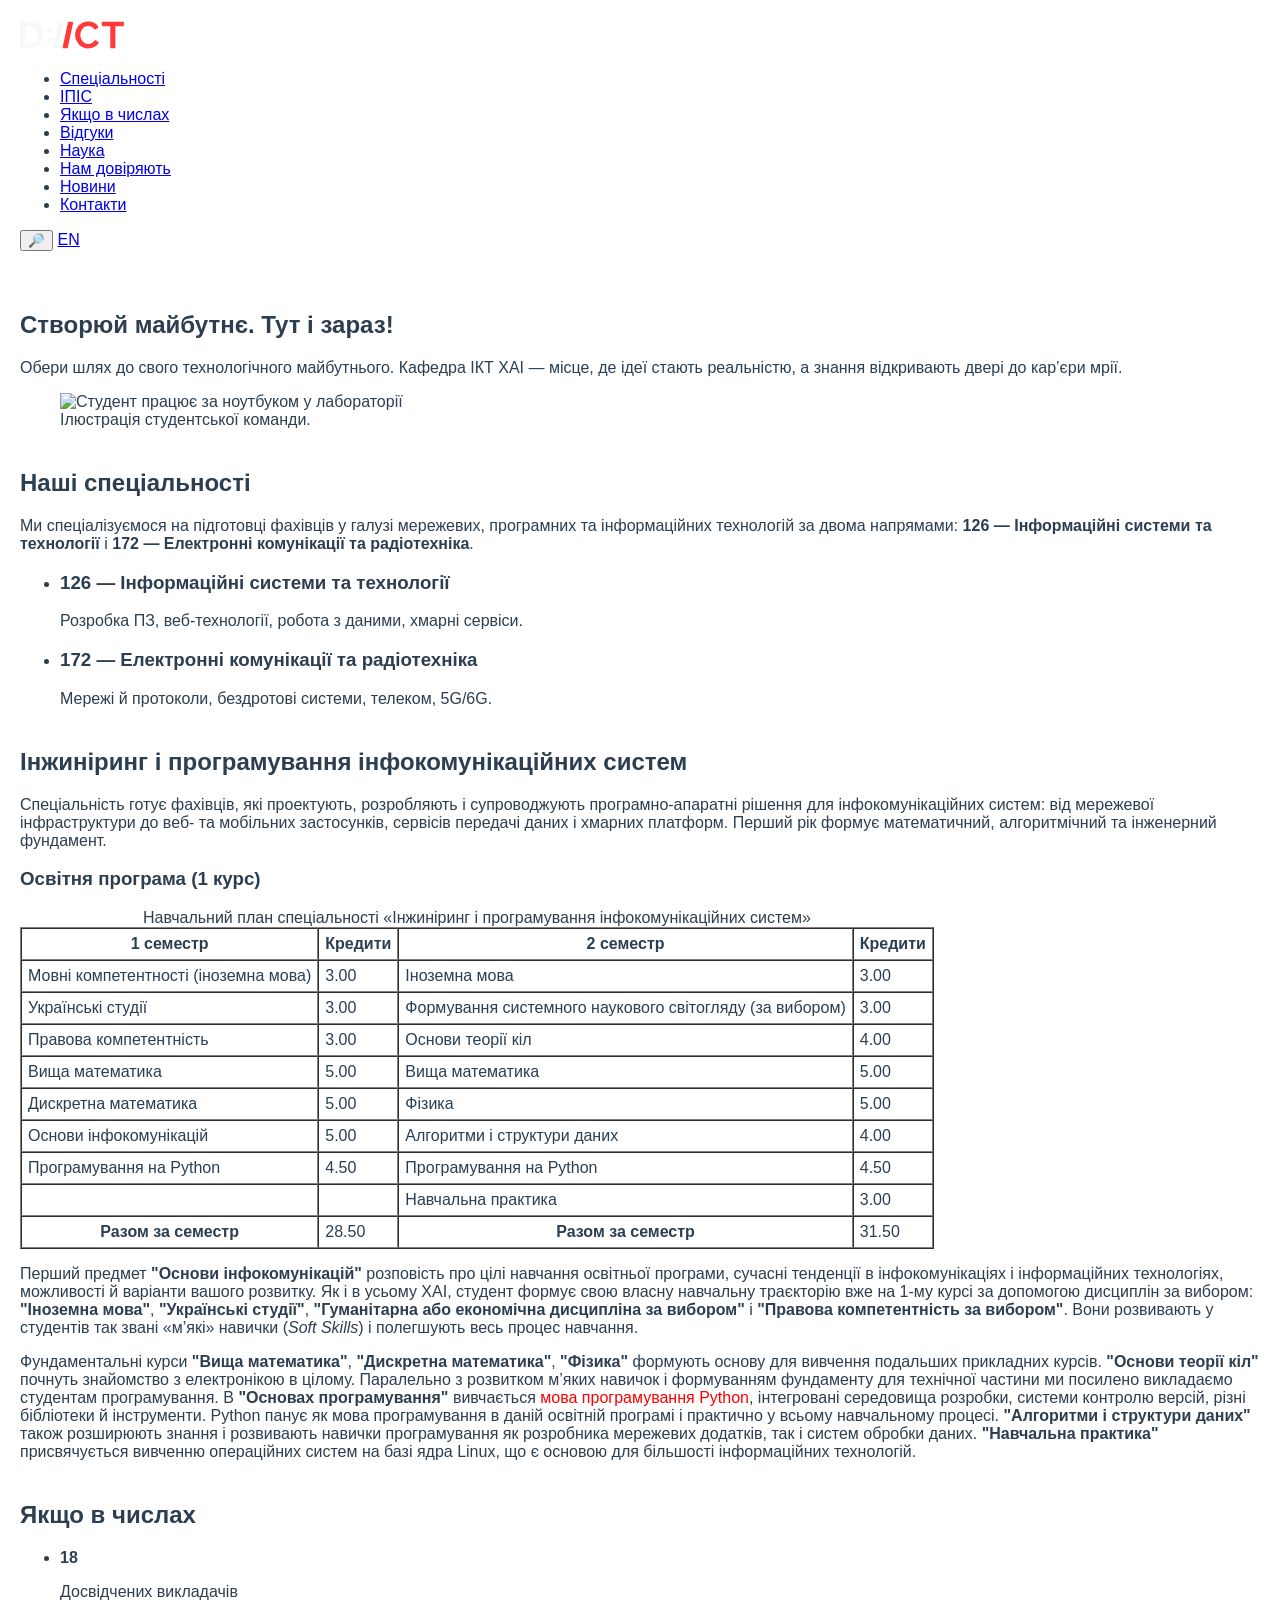
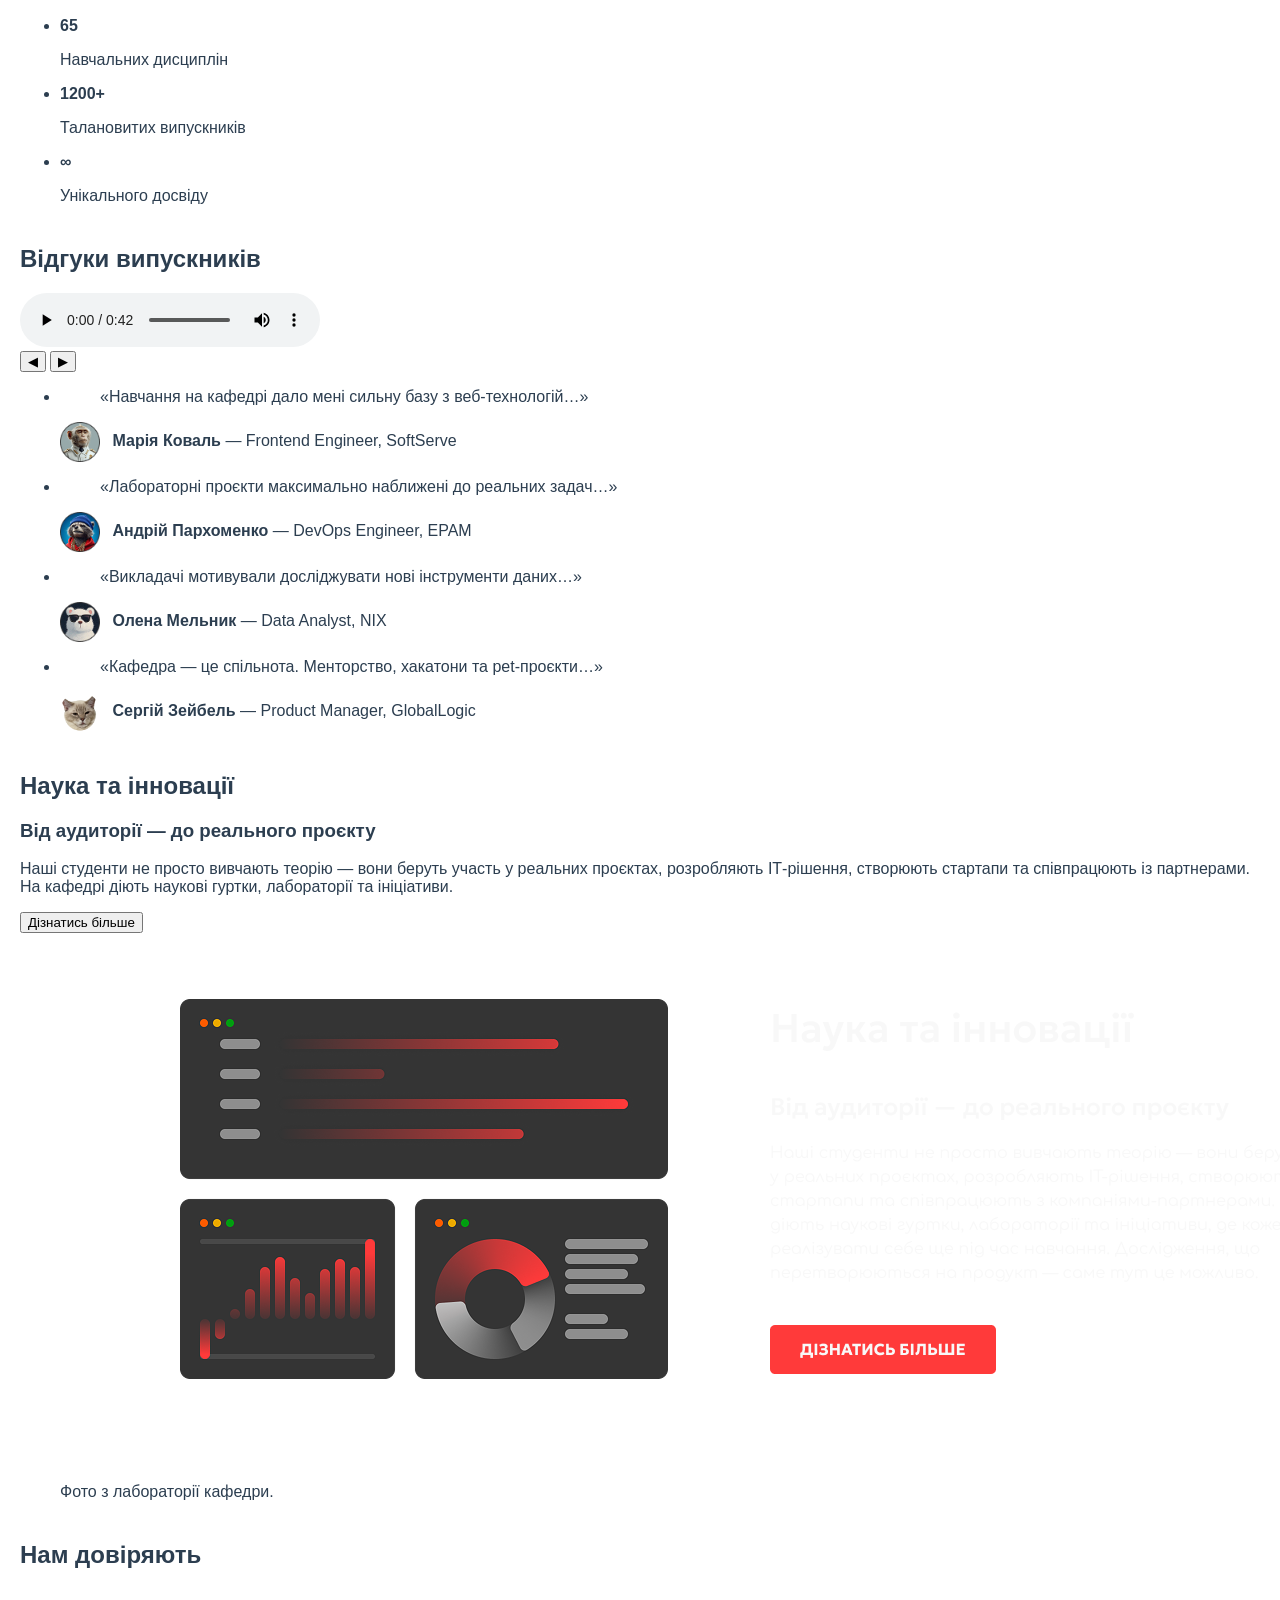
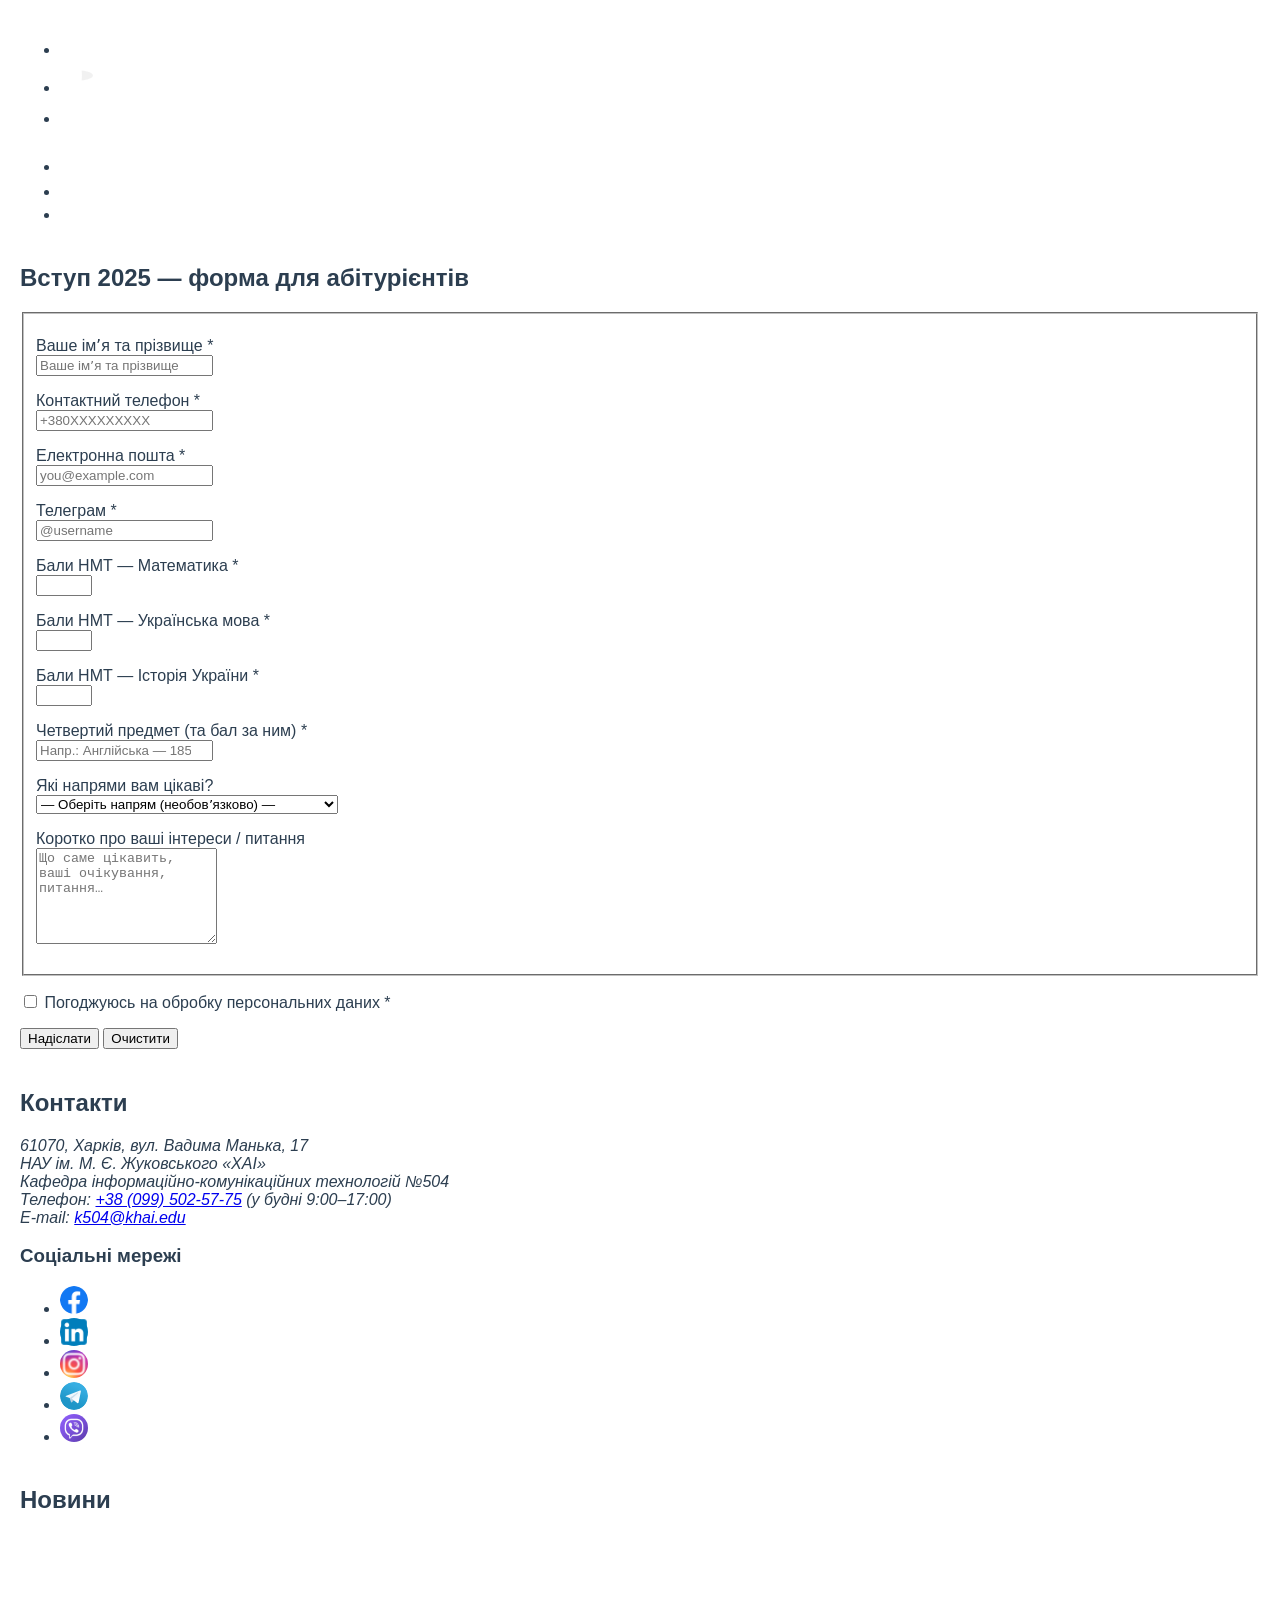
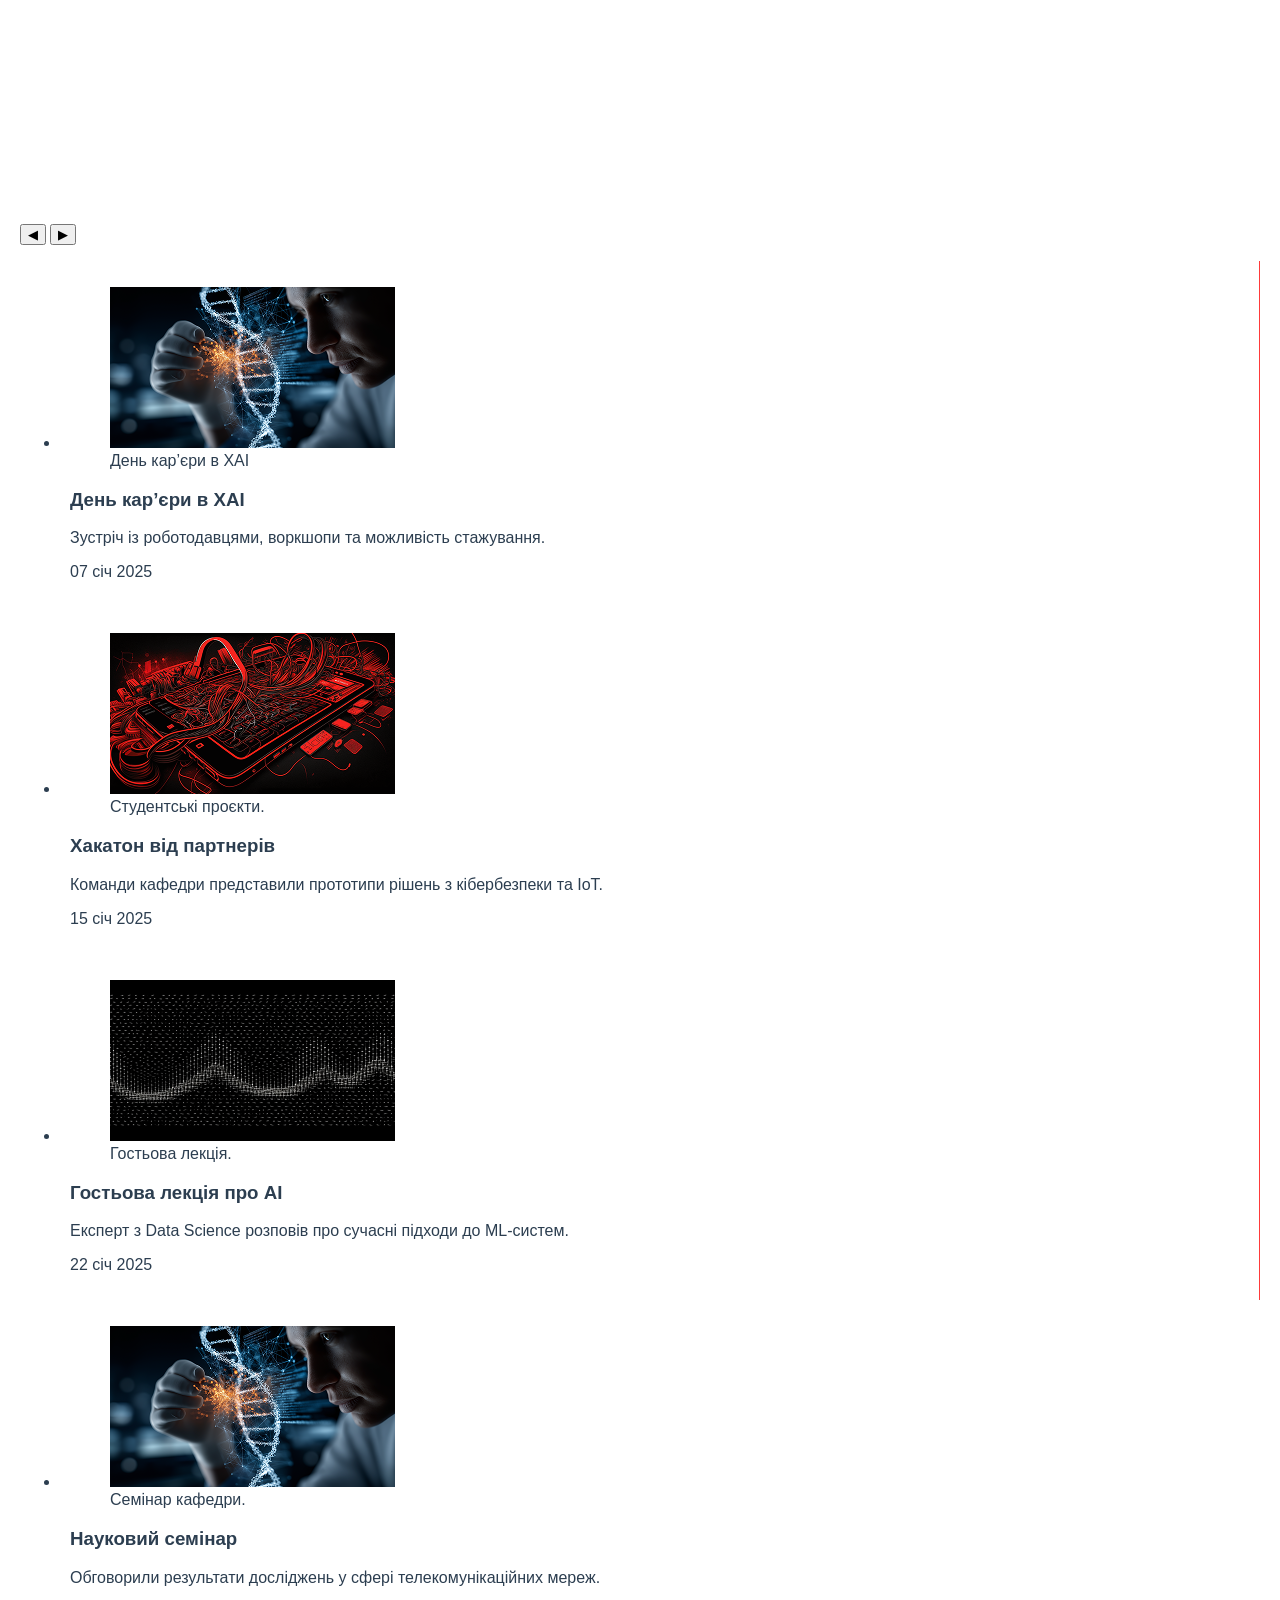
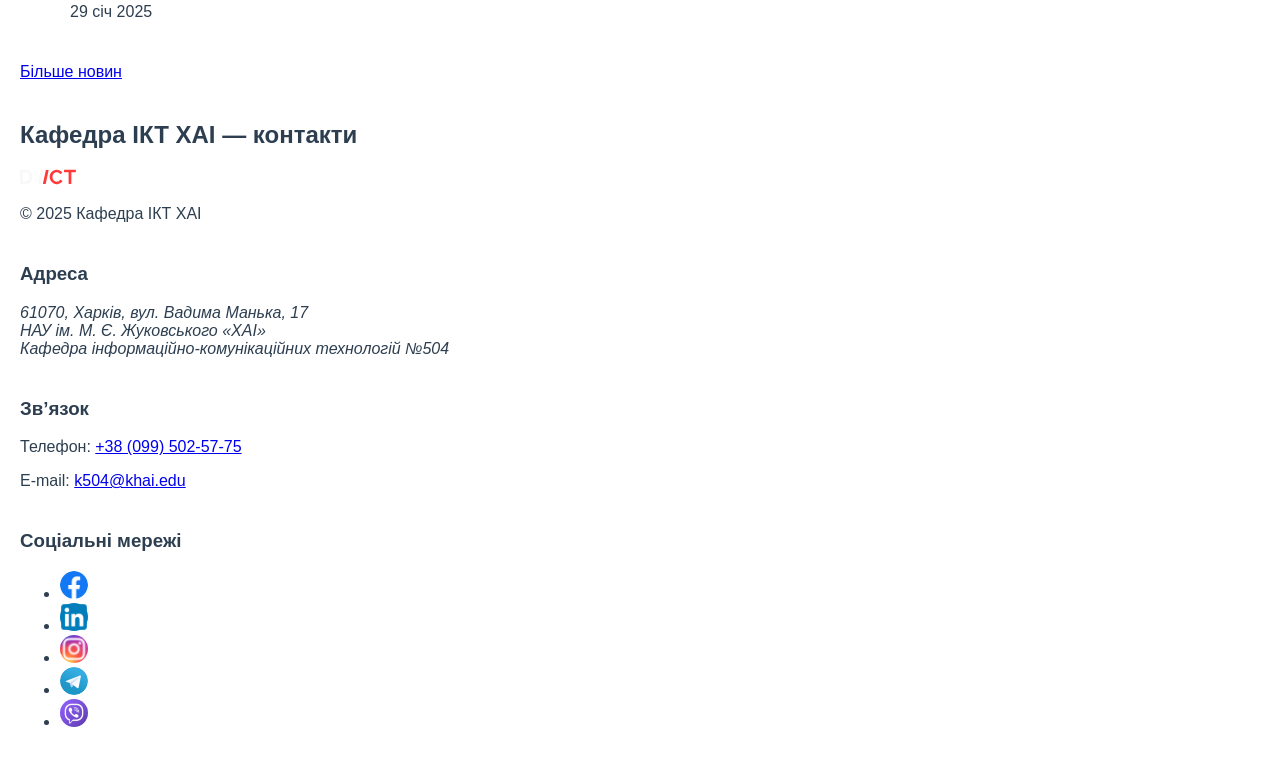
==== index.html @ 851eb430 "PR6: SASS structure, variables, nesting, mixins; compile to css/main.css" ====
<!doctype html>
<html lang="uk">
<head>
    <meta charset="utf-8" />
    <meta name="viewport" content="width=device-width, initial-scale=1" />
    <meta http-equiv="X-UA-Compatible" content="IE=edge" />
    <title>Кафедра ІКТ — Головна</title>

    <link rel="stylesheet" href="css/main.css">
    <script defer src="js/main.js"></script>
</head>
<body>

<!-- ШАПКА -->
<header>
    <!-- Логотип -->
    <a href="#" aria-label="Головна">
        <img src="images/logo.svg" alt="Логотип кафедри ІКТ" />
    </a>

    <!-- Головне меню -->
    <nav aria-label="Головне меню">
        <ul>
            <li><a href="#specialties">Спеціальності</a></li>
            <li><a href="#ipis">ІПІС</a></li>
            <li><a href="#numbers">Якщо в числах</a></li>
            <li><a href="#alumni">Відгуки</a></li>
            <li><a href="#science">Наука</a></li>
            <li><a href="#partners">Нам довіряють</a></li>
            <li><a href="#news">Новини</a></li>
            <li><a href="#contacts">Контакти</a></li>
        </ul>
    </nav>

    <!-- Пошук + перемикач мови -->
    <div>
        <button type="button" aria-label="Пошук">🔎</button>
        <a href="#" lang="en" hreflang="en" aria-label="Switch language to English">EN</a>
    </div>
</header>

<!-- ОСНОВНИЙ КОНТЕНТ -->
<main id="main">
    <!-- Банер сайту -->
    <section aria-labelledby="hero-title">
        <h1 id="hero-title">Створюй майбутнє. Тут і зараз!</h1>
        <p>
            Обери шлях до свого технологічного майбутнього. Кафедра ІКТ ХАІ — місце, де ідеї
            стають реальністю, а знання відкривають двері до кар’єри мрії.
        </p>
        <figure>
            <img src="media/boy 2.png"
                 alt="Студент працює за ноутбуком у лабораторії"
                 title="Студент у лабораторії"
                 width="600" />
            <figcaption>Ілюстрація студентської команди.</figcaption>
        </figure>
    </section>

    <!-- Наші спеціальності -->
    <section id="specialties" aria-labelledby="spec-title">
        <h2 id="spec-title">Наші спеціальності</h2>
        <p>
            Ми спеціалізуємося на підготовці фахівців у галузі мережевих, програмних
            та інформаційних технологій за двома напрямами:
            <strong>126 — Інформаційні системи та технології</strong> і
            <strong>172 — Електронні комунікації та радіотехніка</strong>.
        </p>
        <ul>
            <li>
                <article>
                    <h3><strong>126</strong> — Інформаційні системи та технології</h3>
                    <p>Розробка ПЗ, веб-технології, робота з даними, хмарні сервіси.</p>
                </article>
            </li>
            <li>
                <article>
                    <h3><strong>172</strong> — Електронні комунікації та радіотехніка</h3>
                    <p>Мережі й протоколи, бездротові системи, телеком, 5G/6G.</p>
                </article>
            </li>
        </ul>
    </section>

    <!-- Секція ІПІС -->
    <section id="ipis" aria-labelledby="ipis-title">
        <h2 id="ipis-title">Інжиніринг і програмування інфокомунікаційних систем</h2>
        <p>
            Спеціальність готує фахівців, які проектують, розробляють і супроводжують програмно-апаратні рішення
            для інфокомунікаційних систем: від мережевої інфраструктури до веб- та мобільних застосунків,
            сервісів передачі даних і хмарних платформ. Перший рік формує математичний, алгоритмічний
            та інженерний фундамент.
        </p>

        <h3>Освітня програма (1 курс)</h3>

        <table border="1" cellpadding="6" cellspacing="0">
            <caption>Навчальний план спеціальності «Інжиніринг і програмування інфокомунікаційних систем»</caption>
            <thead>
            <tr>
                <th scope="col">1 семестр</th>
                <th scope="col">Кредити</th>
                <th scope="col">2 семестр</th>
                <th scope="col">Кредити</th>
            </tr>
            </thead>
            <tbody>
            <tr><td>Мовні компетентності (іноземна мова)</td><td>3.00</td><td>Іноземна мова</td><td>3.00</td></tr>
            <tr><td>Українські студії</td><td>3.00</td><td>Формування системного наукового світогляду (за вибором)</td><td>3.00</td></tr>
            <tr><td>Правова компетентність</td><td>3.00</td><td>Основи теорії кіл</td><td>4.00</td></tr>
            <tr><td>Вища математика</td><td>5.00</td><td>Вища математика</td><td>5.00</td></tr>
            <tr><td>Дискретна математика</td><td>5.00</td><td>Фізика</td><td>5.00</td></tr>
            <tr><td>Основи інфокомунікацій</td><td>5.00</td><td>Алгоритми і структури даних</td><td>4.00</td></tr>
            <tr><td>Програмування на Python </td><td>4.50</td><td>Програмування на Python </td><td>4.50</td></tr>
            <tr><td></td><td></td><td>Навчальна практика</td><td>3.00</td></tr>
            </tbody>
            <tfoot>
            <tr>
                <th scope="row">Разом за семестр</th><td>28.50</td>
                <th scope="row">Разом за семестр</th><td>31.50</td>
            </tr>
            </tfoot>
        </table>

        <p>
            Перший предмет <strong>"Основи інфокомунікацій"</strong> розповість про цілі навчання освітньої програми,
            сучасні тенденції в інфокомунікаціях і інформаційних технологіях, можливості й варіанти вашого розвитку.
            Як і в усьому ХАІ, студент формує свою власну навчальну траєкторію вже на 1-му курсі за допомогою
            дисциплін за вибором: <strong>"Іноземна мова"</strong>, <strong>"Українські студії"</strong>,
            <strong>"Гуманітарна або економічна дисципліна за вибором"</strong> і
            <strong>"Правова компетентність за вибором"</strong>. Вони розвивають у студентів так звані
            «м’які» навички (<em>Soft Skills</em>) і полегшують весь процес навчання.
        </p>

        <p>
            Фундаментальні курси <strong>"Вища математика"</strong>, <strong>"Дискретна математика"</strong>,
            <strong>"Фізика"</strong> формують основу для вивчення подальших прикладних курсів.
            <strong>"Основи теорії кіл"</strong> почнуть знайомство з електронікою в цілому. Паралельно з розвитком
            м’яких навичок і формуванням фундаменту для технічної частини ми посилено викладаємо студентам програмування.
            В <strong>"Основах програмування"</strong> вивчається <span style="color:red;">мова програмування Python</span>,
            інтегровані середовища розробки, системи контролю версій, різні бібліотеки й інструменти.
            Python панує як мова програмування в даній освітній програмі і практично у всьому навчальному процесі.
            <strong>"Алгоритми і структури даних"</strong> також розширюють знання і розвивають навички
            програмування як розробника мережевих додатків, так і систем обробки даних.
            <strong>"Навчальна практика"</strong> присвячується вивченню операційних систем на базі ядра Linux,
            що є основою для більшості інформаційних технологій.
        </p>
    </section>


    <!-- Якщо в числах -->
    <section id="in-numbers">
        <h2 id="numbers-title">Якщо в числах</h2>
        <ul>
            <li><p><strong>18</strong></p><p>Досвідчених викладачів</p></li>
            <li><p><strong>65</strong></p><p>Навчальних дисциплін</p></li>
            <li><p><strong>1200+</strong></p><p>Талановитих випускників</p></li>
            <li><p><strong>∞</strong></p><p>Унікального досвіду</p></li>
        </ul>
    </section>

    <!-- Відгуки випускників -->
    <section id="feedbacks">
        <h2 id="alumni-title">Відгуки випускників</h2>

        <audio controls preload="metadata">
            <source src="media/file_example_MP3_700KB.mp3" type="audio/mpeg" />
            Ваш браузер не підтримує аудіо.
        </audio>

        <div aria-label="Керування відгуками">
            <button type="button" aria-controls="alumni-list" aria-label="Попередній відгук">◀</button>
            <button type="button" aria-controls="alumni-list" aria-label="Наступний відгук">▶</button>
        </div>

        <ul id="alumni-list">
            <li>
                <article aria-label="1 з 4">
                    <blockquote>
                        <p>«Навчання на кафедрі дало мені сильну базу з веб-технологій…»</p>
                    </blockquote>
                    <p>
                        <img src="media/feedback-1.png" alt="Аватар випускника"
                             width="40" height="40"
                             style="vertical-align:middle; margin-right:8px;">
                        <strong>Марія Коваль</strong> — Frontend Engineer, SoftServe
                    </p>
                </article>
            </li>
            <li>
                <article aria-label="2 з 4">
                    <blockquote>
                        <p>«Лабораторні проєкти максимально наближені до реальних задач…»</p>
                    </blockquote>
                    <p>
                        <img src="media/feedback-2.png" alt="Аватар випускника"
                             width="40" height="40"
                             style="vertical-align:middle; margin-right:8px;">
                        <strong>Андрій Пархоменко</strong> — DevOps Engineer, EPAM
                    </p>
                </article>
            </li>
            <li>
                <article aria-label="3 з 4">
                    <blockquote>
                        <p>«Викладачі мотивували досліджувати нові інструменти даних…»</p>
                    </blockquote>
                    <p>
                        <img src="media/feedback-3.png" alt="Аватар випускника"
                             width="40" height="40"
                             style="vertical-align:middle; margin-right:8px;">
                        <strong>Олена Мельник</strong> — Data Analyst, NIX
                    </p>
                </article>
            </li>
            <li>
                <article aria-label="4 з 4">
                    <blockquote>
                        <p>«Кафедра — це спільнота. Менторство, хакатони та pet-проєкти…»</p>
                    </blockquote>
                    <p>
                        <img src="media/feedback-4.png" alt="Аватар випускника"
                             width="40" height="40"
                             style="border-radius:50%; vertical-align:middle; margin-right:8px;">
                        <strong>Сергій Зейбель</strong> — Product Manager, GlobalLogic
                    </p>

                </article>
            </li>

        </ul>
    </section>

    <!-- Наука та інновації -->
    <section id="science" aria-labelledby="science-title">
        <h2 id="science-title">Наука та інновації</h2>
        <h3>Від аудиторії — до реального проєкту</h3>
        <p>
            Наші студенти не просто вивчають теорію — вони беруть участь у реальних
            проєктах, розробляють ІТ-рішення, створюють стартапи та співпрацюють із партнерами.
            На кафедрі діють наукові гуртки, лабораторії та ініціативи.
        </p>
        <p><button type="button">Дізнатись більше</button></p>
        <figure>
            <img src="media/Science.png"
                 alt="Студенти працюють із дослідницьким обладнанням у лабораторії"
                 title="Лабораторія інновацій" />
            <figcaption>Фото з лабораторії кафедри.</figcaption>
        </figure>
    </section>

    <!-- Нам довіряють -->
    <section id="partners" aria-labelledby="partners-title">
        <h2 id="partners-title">Нам довіряють</h2>
        <ul aria-label="Партнерські компанії">
            <li><img src="media/nix.svg"        alt="NIX"              title="NIX"              width="120" /></li>
            <li><img src="media/sigma.svg"      alt="Sigma Software"   title="Sigma Software"   width="120" /></li>
            <li><img src="media/gl.svg"         alt="GlobalLogic"      title="GlobalLogic"      width="120" /></li>
            <li><img src="media/epam.svg"       alt="EPAM"             title="EPAM"             width="120" /></li>
            <li><img src="media/softserve.svg"  alt="SoftServe"        title="SoftServe"        width="120" /></li>
            <li><img src="media/dataart.svg"    alt="DataArt"          title="DataArt"          width="120" /></li>
        </ul>
    </section>

    <!-- Форма зворотного звʼязку для абітурієнтів -->
    <section id="apply" aria-labelledby="apply-title">
        <h2 id="apply-title">Вступ 2025 — форма для абітурієнтів</h2>

        <form action="#" method="post" autocomplete="on">
            <fieldset>

                <p>
                    <label for="fio">Ваше імʼя та прізвище *</label><br>
                    <input id="fio" name="fio" type="text" required minlength="2" maxlength="80" autocomplete="name" placeholder="Ваше імʼя та прізвище">
                </p>

                <p>
                    <label for="phone">Контактний телефон *</label><br>
                    <input id="phone" name="phone" type="tel" required inputmode="tel" autocomplete="tel"
                           placeholder="+380XXXXXXXXX" pattern="^\+?[\d\s()\-]{10,20}$">
                </p>

                <p>
                    <label for="email">Електронна пошта *</label><br>
                    <input id="email" name="email" type="email" required autocomplete="email" placeholder="you@example.com">
                </p>

                <p>
                    <label for="tg">Телеграм *</label><br>
                    <input id="tg" name="telegram" type="text" required placeholder="@username" pattern="^@?[A-Za-z0-9_]{5,32}$">
                </p>


                <p>
                    <label for="nmt-math">Бали НМТ — Математика *</label><br>
                    <input id="nmt-math" name="nmt_math" type="number" required min="100" max="200" step="1" inputmode="numeric">
                </p>

                <p>
                    <label for="nmt-ukr">Бали НМТ — Українська мова *</label><br>
                    <input id="nmt-ukr" name="nmt_ukr" type="number" required min="100" max="200" step="1" inputmode="numeric">
                </p>

                <p>
                    <label for="nmt-history">Бали НМТ — Історія України *</label><br>
                    <input id="nmt-history" name="nmt_history" type="number" required min="100" max="200" step="1" inputmode="numeric">
                </p>

                <p>
                    <label for="nmt-4th">Четвертий предмет (та бал за ним) *</label><br>
                    <input id="nmt-4th" name="nmt_4th" type="text" required placeholder="Напр.: Англійська — 185" list="fourth-list">
                    <datalist id="fourth-list">
                        <option value="Англійська — 185"></option>
                        <option value="Фізика — 178"></option>
                        <option value="Історія України — 190"></option>
                        <option value="Біологія — 170"></option>
                    </datalist>
                </p>

                <p>
                    <label for="track">Які напрями вам цікаві?</label><br>
                    <select id="track" name="track">
                        <option value="">— Оберіть напрям (необовʼязково) —</option>
                        <option value="126">126 — Інформаційні системи та технології</option>
                        <option value="172">172 — Електронні комунікації та радіотехніка</option>
                        <option value="ipis">ІПІС — Інжиніринг і програмування ІКС</option>
                    </select>
                </p>

                <p>
                    <label for="comment">Коротко про ваші інтереси / питання</label><br>
                    <textarea id="comment" name="comment" rows="6" placeholder="Що саме цікавить, ваші очікування, питання…"></textarea>
                </p>
            </fieldset>

            <p>
                <label>
                    <input type="checkbox" name="consent" required>
                    Погоджуюсь на обробку персональних даних *
                </label>
            </p>

            <p>
                <button type="submit">Надіслати</button>
                <button type="reset">Очистити</button>
            </p>
        </form>
    </section>

    <!-- Контакти -->
    <section id="contacts" aria-labelledby="contacts-title">
        <h2 id="contacts-title">Контакти</h2>
        <address>
            61070, Харків, вул. Вадима Манька, 17<br />
            НАУ ім. М. Є. Жуковського «ХАІ»<br />
            Кафедра інформаційно-комунікаційних технологій №504<br />
            Телефон: <a href="tel:+380995025775">+38 (099) 502-57-75</a> (у будні 9:00–17:00)<br />
            E-mail: <a href="mailto:k504@khai.edu">k504@khai.edu</a>
        </address>

        <h3>Соціальні мережі</h3>
        <ul aria-label="Соціальні мережі кафедри">
            <li><a href="#" aria-label="Facebook"><img src="media/fb.svg" alt="Facebook" width="28" height="28" /></a></li>
            <li><a href="#" aria-label="LinkedIn"><img src="media/in.svg" alt="LinkedIn" width="28" height="28" /></a></li>
            <li><a href="#" aria-label="Instagram"><img src="media/instagram.svg" alt="Instagram" width="28" height="28" /></a></li>
            <li><a href="#" aria-label="Telegram"><img src="media/telegram.svg" alt="Telegram" width="28" height="28" /></a></li>
            <li><a href="#" aria-label="Viber"><img src="media/viber.svg" alt="Viber" width="28" height="28" /></a></li>
        </ul>
    </section>

    <!-- Новини -->
    <section id="news" aria-labelledby="news-title">
        <h2 id="news-title">Новини</h2>

        <figure aria-label="Відео-банер">
            <video width="480" height="270"
                   autoplay muted loop playsinline preload="metadata">
                <source src="media/file_example_MP4_480_1_5MG.mp4" type="video/mp4" />
                Ваш браузер не підтримує відтворення відео.
            </video>
        </figure>

        <div aria-label="Керування новинами">
            <button type="button" aria-controls="news-list" aria-label="Попередня новина">◀</button>
            <button type="button" aria-controls="news-list" aria-label="Наступна новина">▶</button>
        </div>

        <ul id="news-list" class="news-cards">

            <li class="news-card">
                <article class="content-wrapper">
                    <figure>
                        <img src="media/image 4.png" alt="День кар’єри в ХАІ — превʼю">
                        <figcaption>День кар’єри в ХАІ</figcaption>
                    </figure>
                    <h3>День кар’єри в ХАІ</h3>
                    <p>Зустріч із роботодавцями, воркшопи та можливість стажування.</p>
                    <p><time datetime="2025-01-07">07 січ 2025</time></p>
                </article>
            </li>

            <li class="news-card">
                <article class="content-wrapper">
                    <figure>
                        <img src="media/image (1).png" alt="Лабораторні роботи студентів" title="Лабораторні роботи" />
                        <figcaption>Студентські проєкти.</figcaption>
                    </figure>
                    <h3>Хакатон від партнерів</h3>
                    <p>Команди кафедри представили прототипи рішень з кібербезпеки та IoT.</p>
                    <p><time datetime="2025-01-15">15 січ 2025</time></p>
                </article>
            </li>

            <li class="news-card">
                <article class="content-wrapper">
                    <figure>
                        <img src="media/image (2).png" alt="Освітня лекція від індустрійного експерта" title="Гостьова лекція" />
                        <figcaption>Гостьова лекція.</figcaption>
                    </figure>
                    <h3>Гостьова лекція про AI</h3>
                    <p>Експерт з Data Science розповів про сучасні підходи до ML-систем.</p>
                    <p><time datetime="2025-01-22">22 січ 2025</time></p>
                </article>
            </li>

            <li class="news-card">
                <article class="content-wrapper">
                    <figure>
                        <img src="media/image 4.png" alt="Аудиторія під час семінару" title="Семінар" />
                        <figcaption>Семінар кафедри.</figcaption>
                    </figure>
                    <h3>Науковий семінар</h3>
                    <p>Обговорили результати досліджень у сфері телекомунікаційних мереж.</p>
                    <p><time datetime="2025-01-29">29 січ 2025</time></p>
                </article>
            </li>
        </ul>

        <p><a href="#" role="button" aria-label="Перейти до всіх новин">Більше новин</a></p>
    </section>
</main>

<!-- НИЖНІЙ КОЛОНТИТУЛ -->
<footer aria-labelledby="footer-title">
    <h2 id="footer-title">Кафедра ІКТ ХАІ — контакти</h2>

    <div>
        <a href="#" aria-label="Головна">
            <img src="images/logo.svg" alt="Логотип кафедри ІКТ" width="56" />
        </a>
        <p>&copy; 2025 Кафедра ІКТ ХАІ</p>
    </div>

    <section aria-labelledby="footer-address-title">
        <h3 id="footer-address-title">Адреса</h3>
        <address>
            61070, Харків, вул. Вадима Манька, 17<br />
            НАУ ім. М. Є. Жуковського «ХАІ»<br />
            Кафедра інформаційно-комунікаційних технологій №504
        </address>
    </section>

    <section aria-labelledby="footer-contact-title">
        <h3 id="footer-contact-title">Зв’язок</h3>
        <p>Телефон: <a href="tel:+380995025775">+38 (099) 502-57-75</a></p>
        <p>E-mail: <a href="mailto:k504@khai.edu">k504@khai.edu</a></p>
    </section>

    <section aria-labelledby="footer-social-title">
        <h3 id="footer-social-title">Соціальні мережі</h3>
        <ul aria-label="Соціальні мережі кафедри">
            <li><a href="#" aria-label="Facebook"><img src="media/fb.svg" alt="Facebook" width="28" height="28" /></a></li>
            <li><a href="#" aria-label="LinkedIn"><img src="media/in.svg" alt="LinkedIn" width="28" height="28" /></a></li>
            <li><a href="#" aria-label="Instagram"><img src="media/instagram.svg" alt="Instagram" width="28" height="28" /></a></li>
            <li><a href="#" aria-label="Telegram"><img src="media/telegram.svg" alt="Telegram" width="28" height="28" /></a></li>
            <li><a href="#" aria-label="Viber"><img src="media/viber.svg" alt="Viber" width="28" height="28" /></a></li>
        </ul>
    </section>
</footer>

</body>
</html>
---- css/main.css ----
body {
  font-family: "Open Sans", sans-serif;
  color: #2c3e50;
  max-width: 80em;
  margin: 0 auto;
  padding: 0 20px;
}

section {
  margin: 40px 0;
}

header {
    padding: 20px 0;
}

#feedbacks .cards-wrapper .card {
  padding: 20px;
  border-radius: 20px;
  border: 1px solid #8e8e8e;
}

#in-numbers .cards-wrapper .card {
  padding: 10px;
  border-right: 1px solid #FF3A3A;
}
#in-numbers .cards-wrapper .card:last-child {
  border-right: none;
}

#news .news-cards .news-card {
  border-right: 1px solid #FF3A3A;
}
#news .news-cards .news-card:last-child {
  border-right: none;
}
#news .news-cards .news-card .content-wrapper {
  padding: 10px;
}

#specialties .cards-wrapper .card {
  padding: 20px;
  border-radius: 20px;
  border: 1px solid #8e8e8e;
}
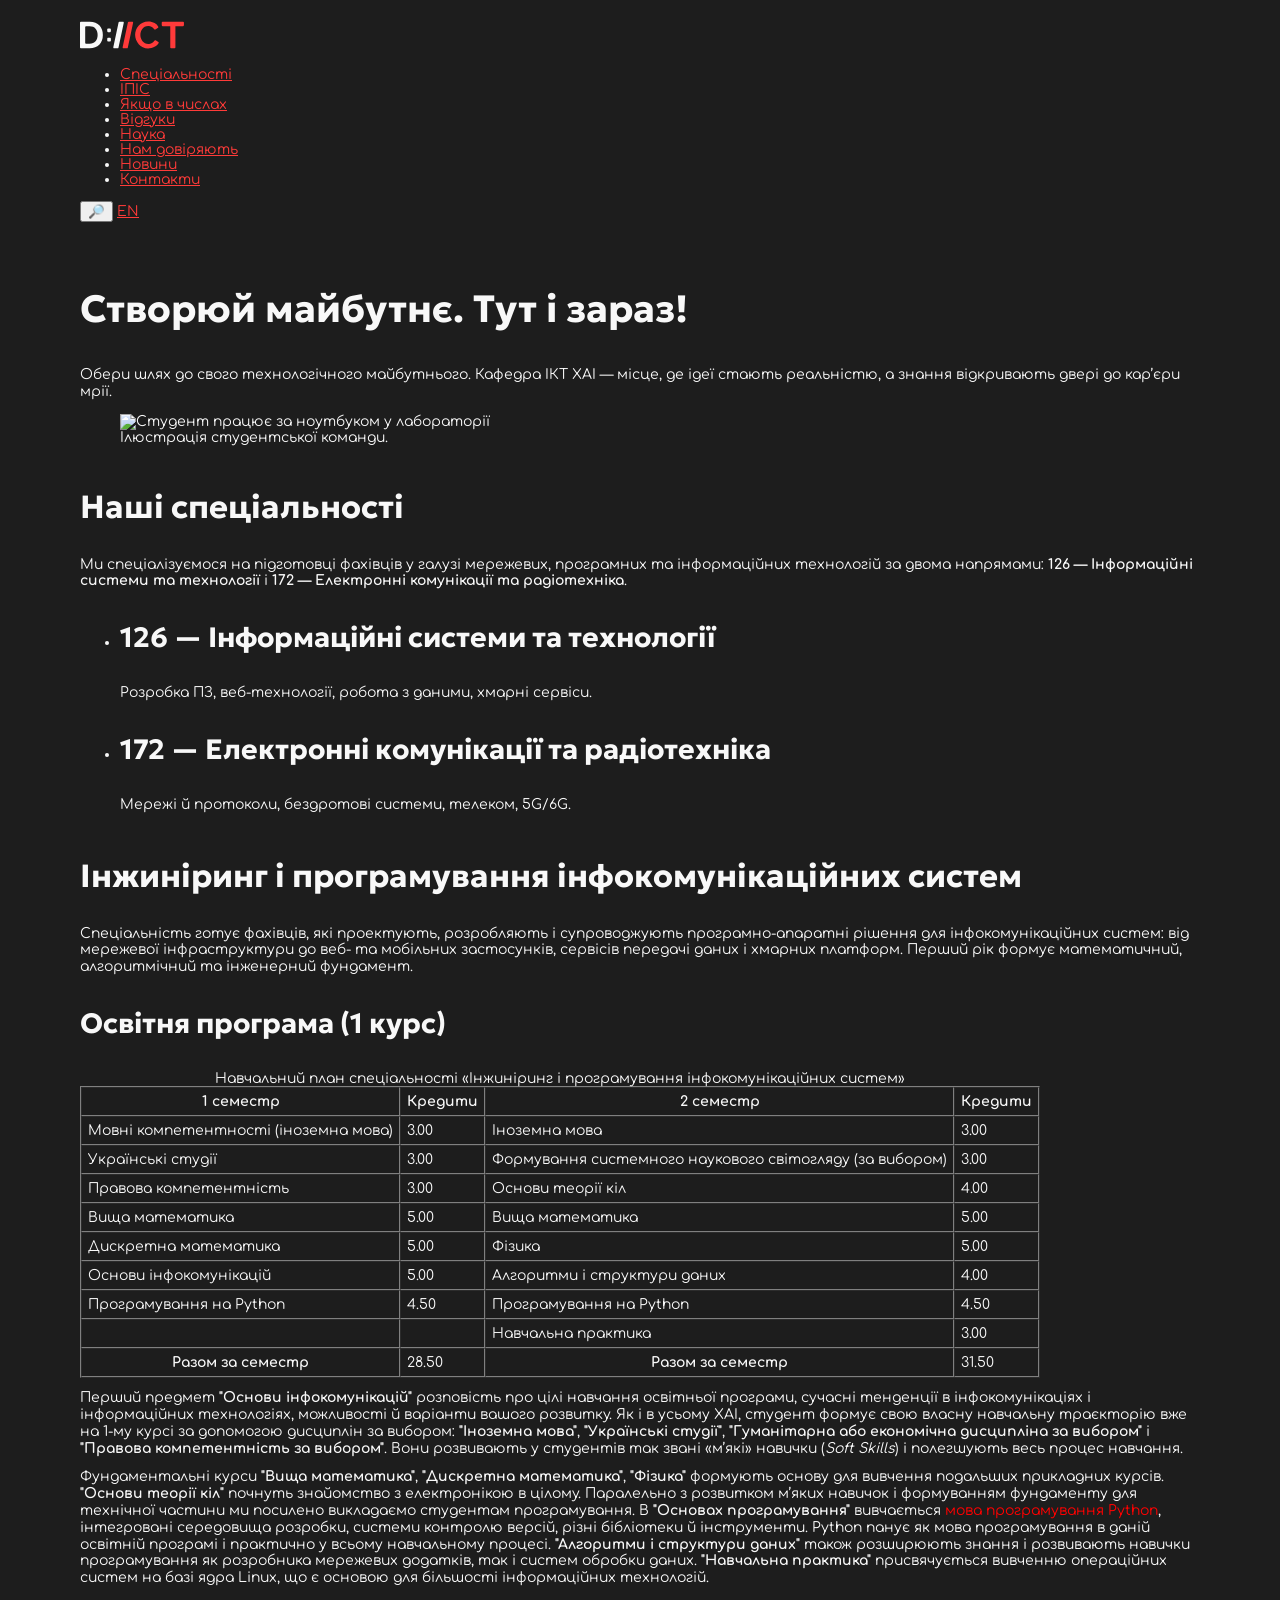
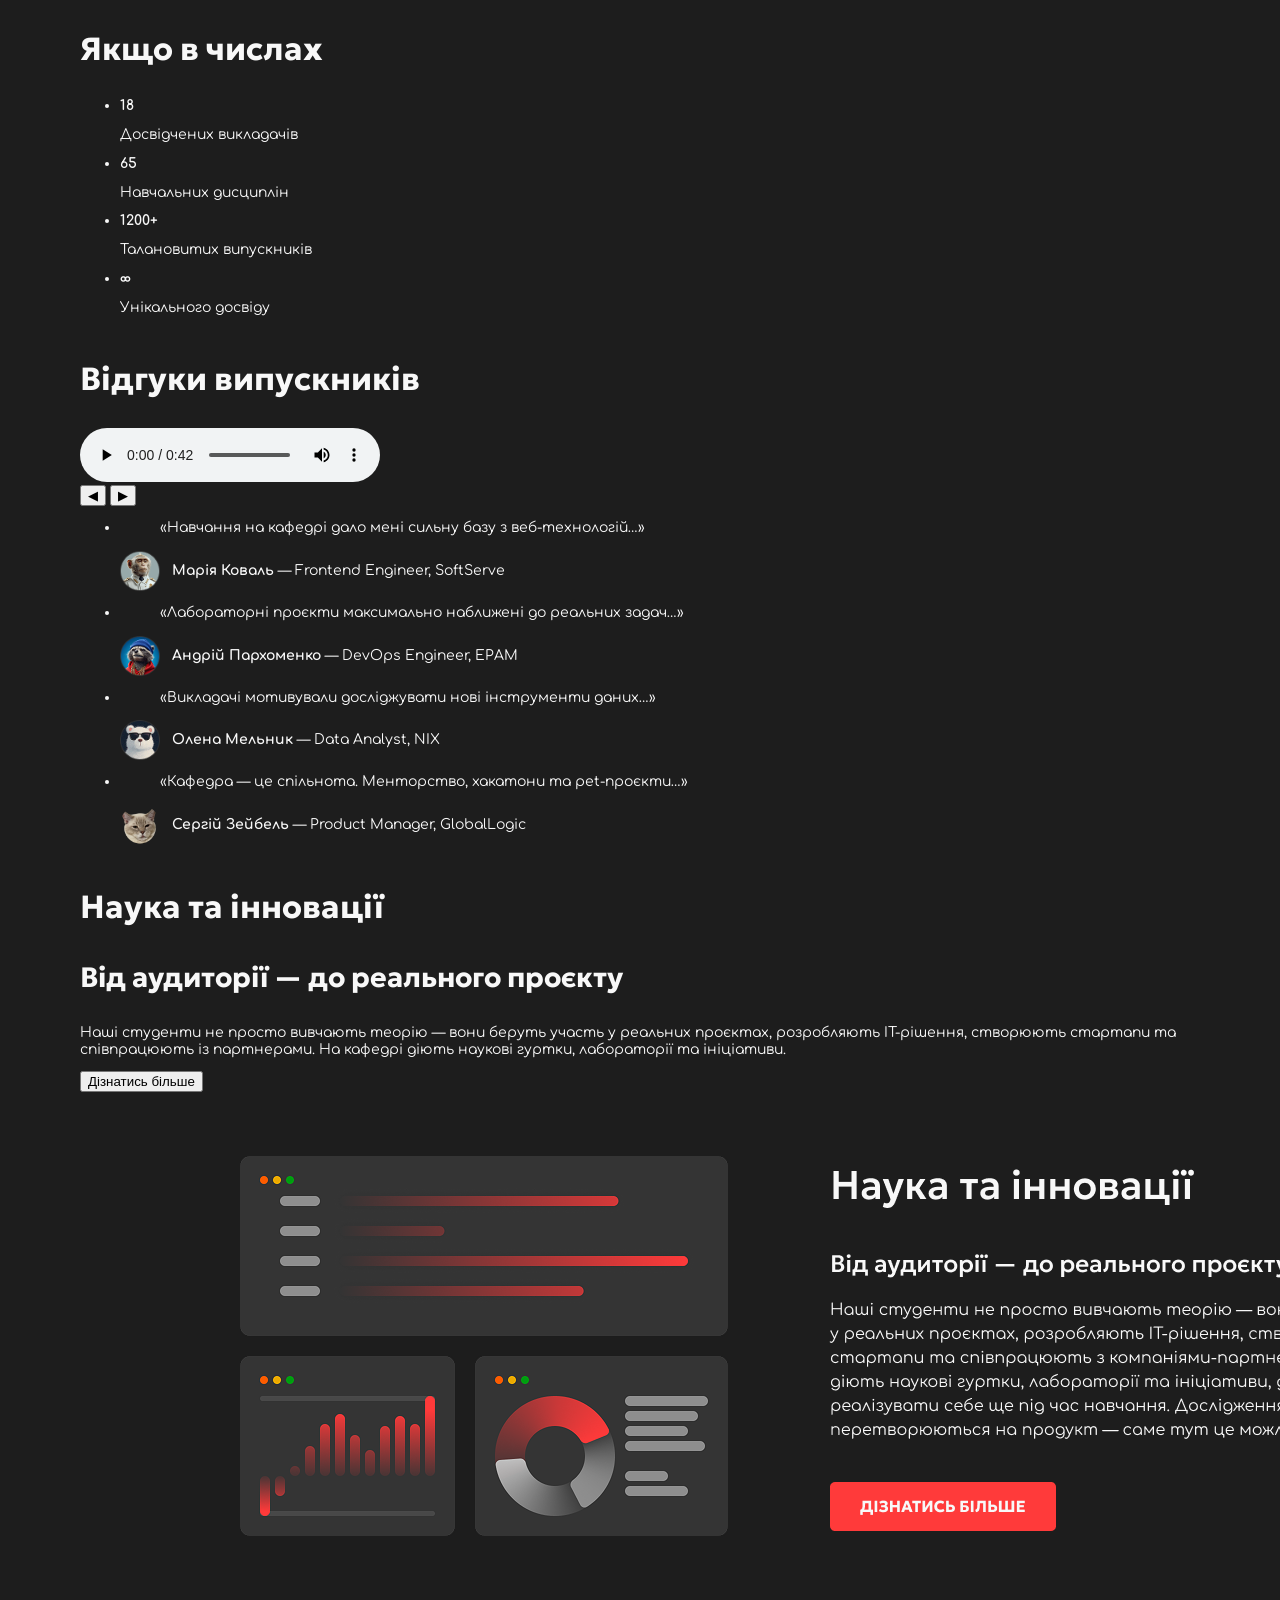
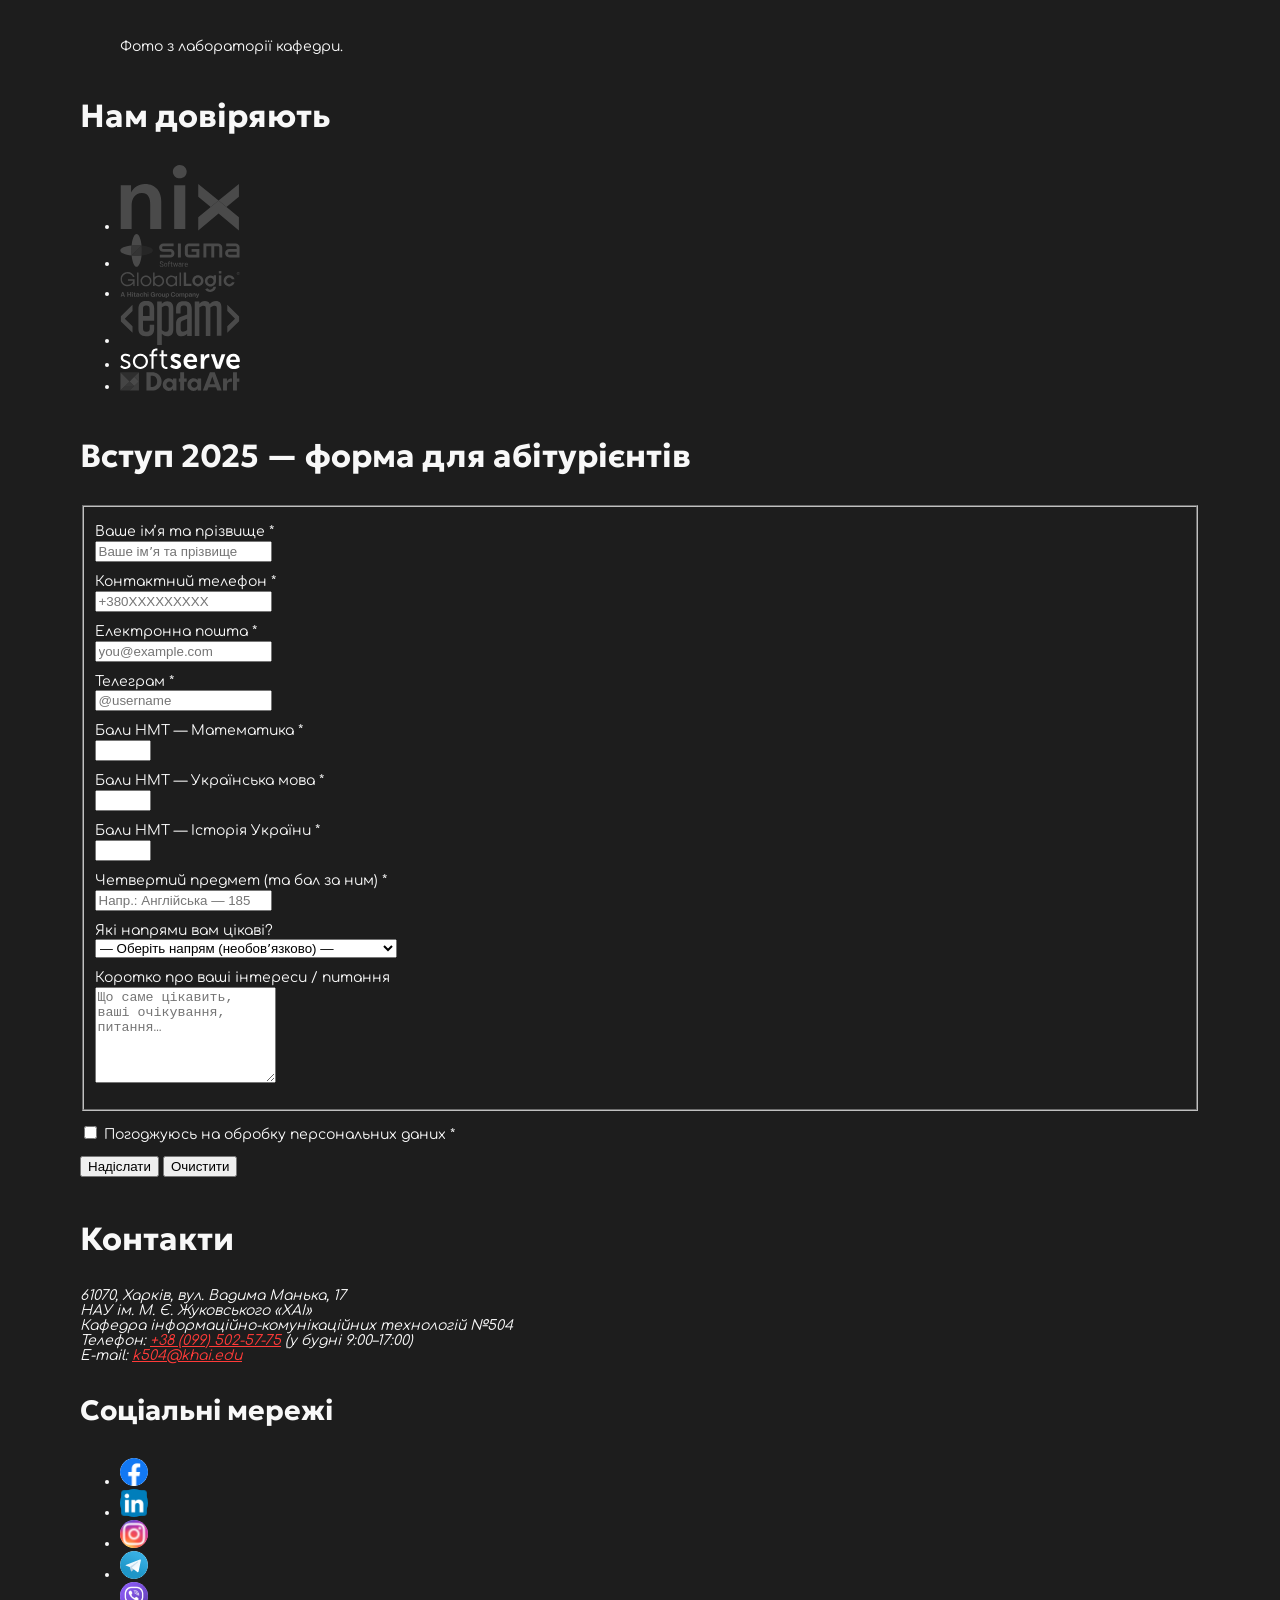
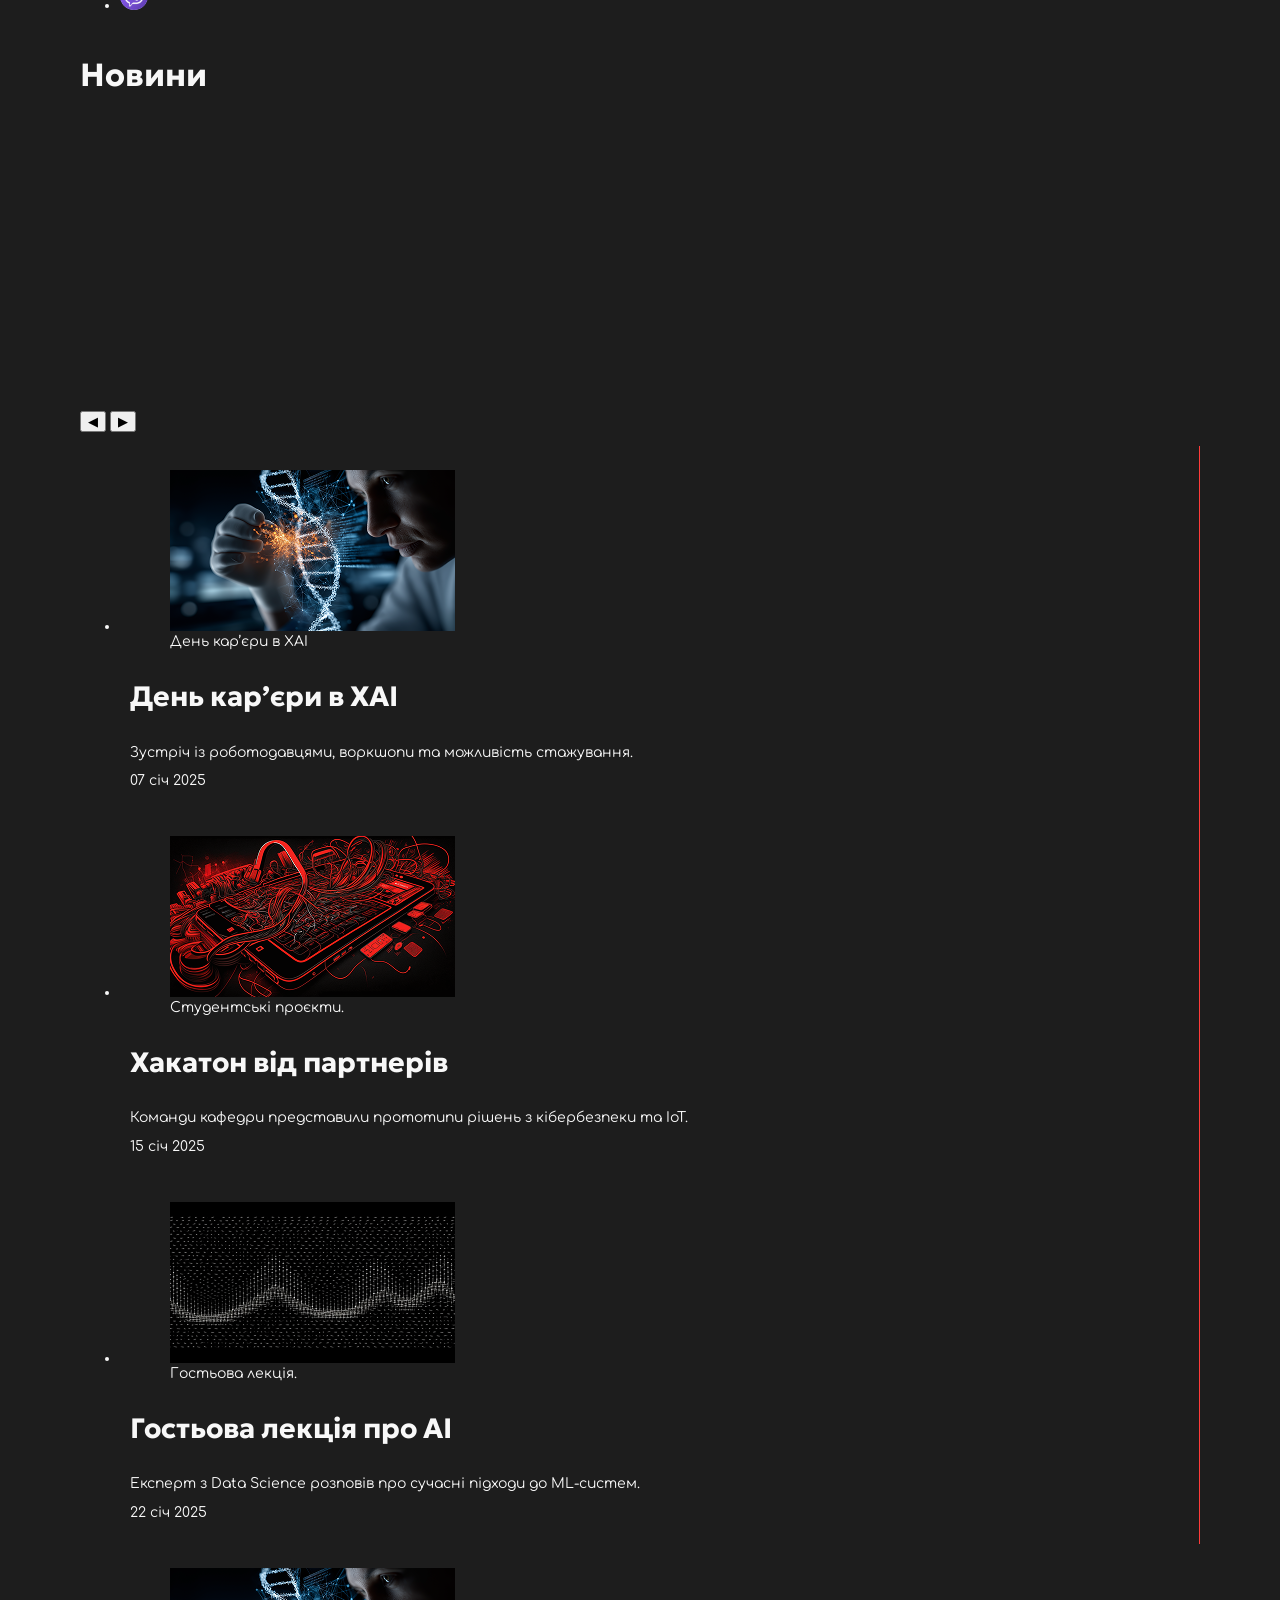
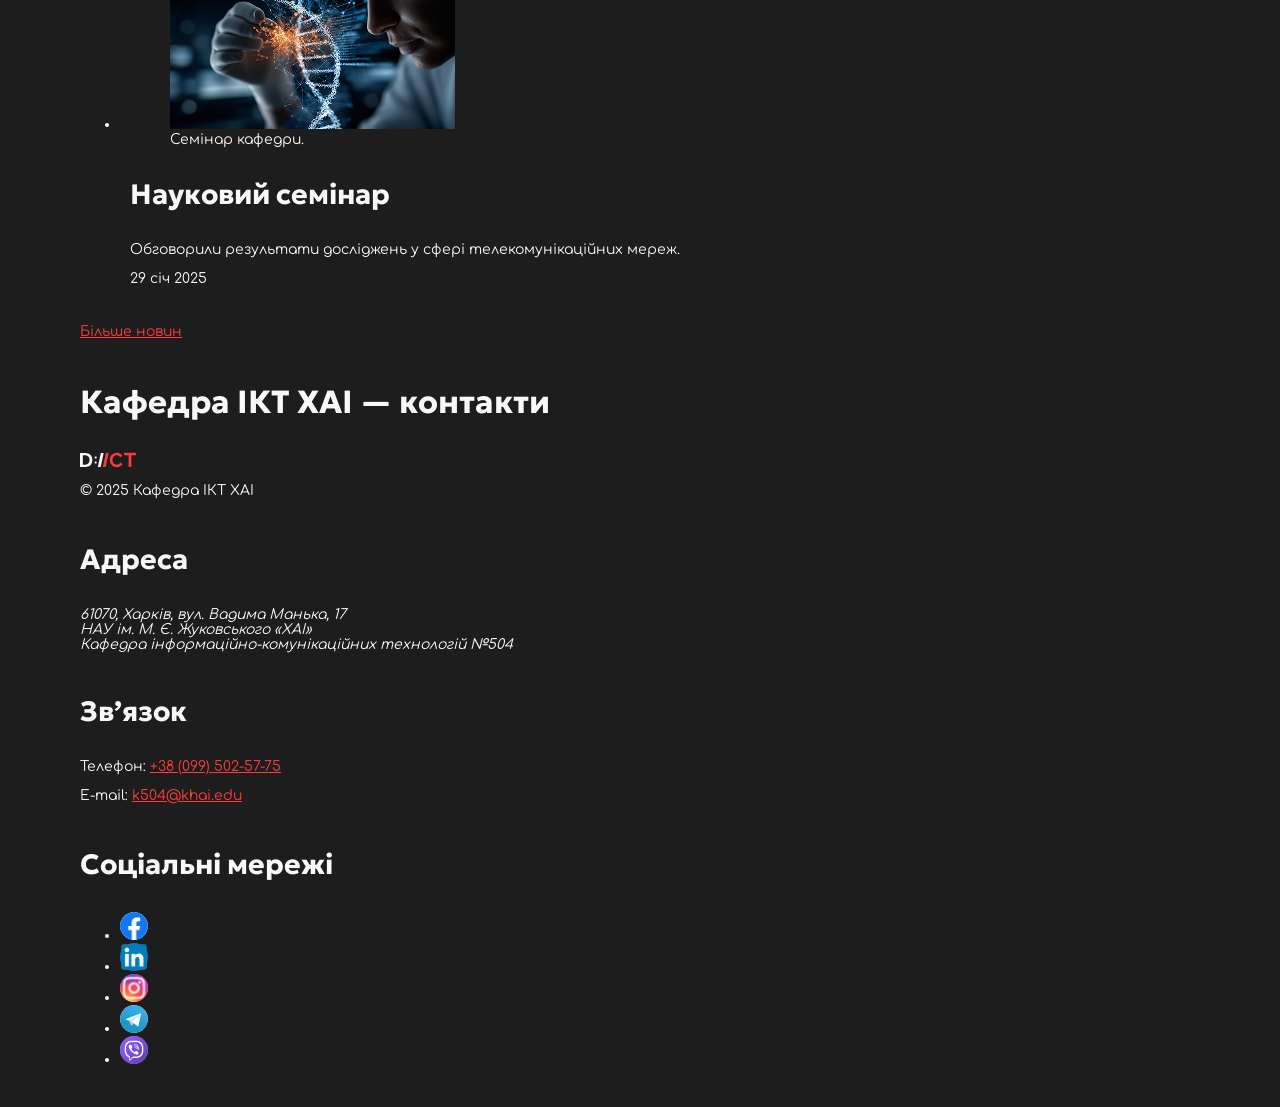
==== commit cffd1563: "feat: Practice 7 — colors, fonts, typography, base styles" ====
--- a/index.html
+++ b/index.html
@@ -479,4 +479,4 @@
 </footer>
 
 </body>
-</html>+</html>
--- a/css/main.css
+++ b/css/main.css
@@ -1,9 +1,123 @@
+@import url("https://fonts.googleapis.com/css2?family=Comfortaa:wght@300..700&family=Geologica:wght@100..900&display=swap");
+:root {
+  --primary-color: #1d1d1d;
+  --primary-text-color: #f8f8f8;
+  --red-color: #ff3b39;
+  --red-hover-color: #ff1a18;
+  --grey-color: #7c7c7c;
+  --silver-color: #bfbfbf;
+}
+
+[data-theme=light] {
+  --primary-color: #f8f8f8;
+  --primary-text-color: #1d1d1d;
+  --red-color: #ff3b39;
+  --red-hover-color: #ff1a18;
+  --grey-color: #7c7c7c;
+  --silver-color: #bfbfbf;
+}
+
 body {
-  font-family: "Open Sans", sans-serif;
-  color: #2c3e50;
+  font-size: 14px;
+  font-family: "Comfortaa", sans-serif;
+  color: var(--primary-text-color);
+}
+
+h1, h2, h3, h4, h5, h6, .h1, .h2, .h3, .h4, .h5, .h6 {
+  line-height: 1.4;
+  font-weight: 700;
+  font-family: "Geologica", sans-serif;
+}
+
+h1, .h1 {
+  font-size: 38px;
+}
+
+h2, .h2 {
+  font-size: 32px;
+}
+
+h3, .h3 {
+  font-size: 28px;
+}
+
+h4, .h4 {
+  font-size: 24px;
+}
+
+h5, .h5 {
+  font-size: 18px;
+}
+
+h6, .h6 {
+  font-size: 16px;
+}
+
+.p, p {
+  font-size: 14px;
+  line-height: 1.2;
+  margin: 12px 0;
+}
+
+.small, small {
+  font-size: 12px;
+  line-height: 1.2;
+}
+
+.scc_large-text,
+.large {
+  font-size: 16px;
+  line-height: 1.4;
+}
+
+a {
+  color: var(--red-color);
+  font-weight: 400;
+  text-decoration: underline;
+}
+a:active, a:hover, a:focus {
+  text-decoration: none;
+}
+
+strong {
+  font-weight: 700;
+}
+
+em {
+  font-style: italic;
+}
+
+body {
+  background: var(--primary-color);
+  color: var(--primary-text-color);
+  font-family: "Comfortaa", sans-serif;
   max-width: 80em;
   margin: 0 auto;
   padding: 0 20px;
+}
+
+a {
+  color: var(--red-color);
+}
+
+.button {
+  background: var(--red-color);
+  color: var(--primary-text-color);
+  width: fit-content;
+  padding: 7px 14px;
+  border-radius: 5px;
+  margin: 40px 0;
+  border: 1px solid var(--red-color);
+}
+.button p {
+  margin: 0;
+}
+.button:hover {
+  background: var(--red-hover-color);
+  border-color: var(--red-hover-color);
+}
+.button:focus {
+  background: var(--primary-color);
 }
 
 section {
@@ -11,25 +125,25 @@
 }
 
 header {
-    padding: 20px 0;
+  padding: 20px 0;
 }
 
 #feedbacks .cards-wrapper .card {
   padding: 20px;
   border-radius: 20px;
-  border: 1px solid #8e8e8e;
+  border: 1px solid #7c7c7c;
 }
 
 #in-numbers .cards-wrapper .card {
   padding: 10px;
-  border-right: 1px solid #FF3A3A;
+  border-right: 1px solid #ff3b39;
 }
 #in-numbers .cards-wrapper .card:last-child {
   border-right: none;
 }
 
 #news .news-cards .news-card {
-  border-right: 1px solid #FF3A3A;
+  border-right: 1px solid #ff3b39;
 }
 #news .news-cards .news-card:last-child {
   border-right: none;
@@ -41,5 +155,7 @@
 #specialties .cards-wrapper .card {
   padding: 20px;
   border-radius: 20px;
-  border: 1px solid #8e8e8e;
+  border: 1px solid #7c7c7c;
 }
+
+/*# sourceMappingURL=main.css.map */
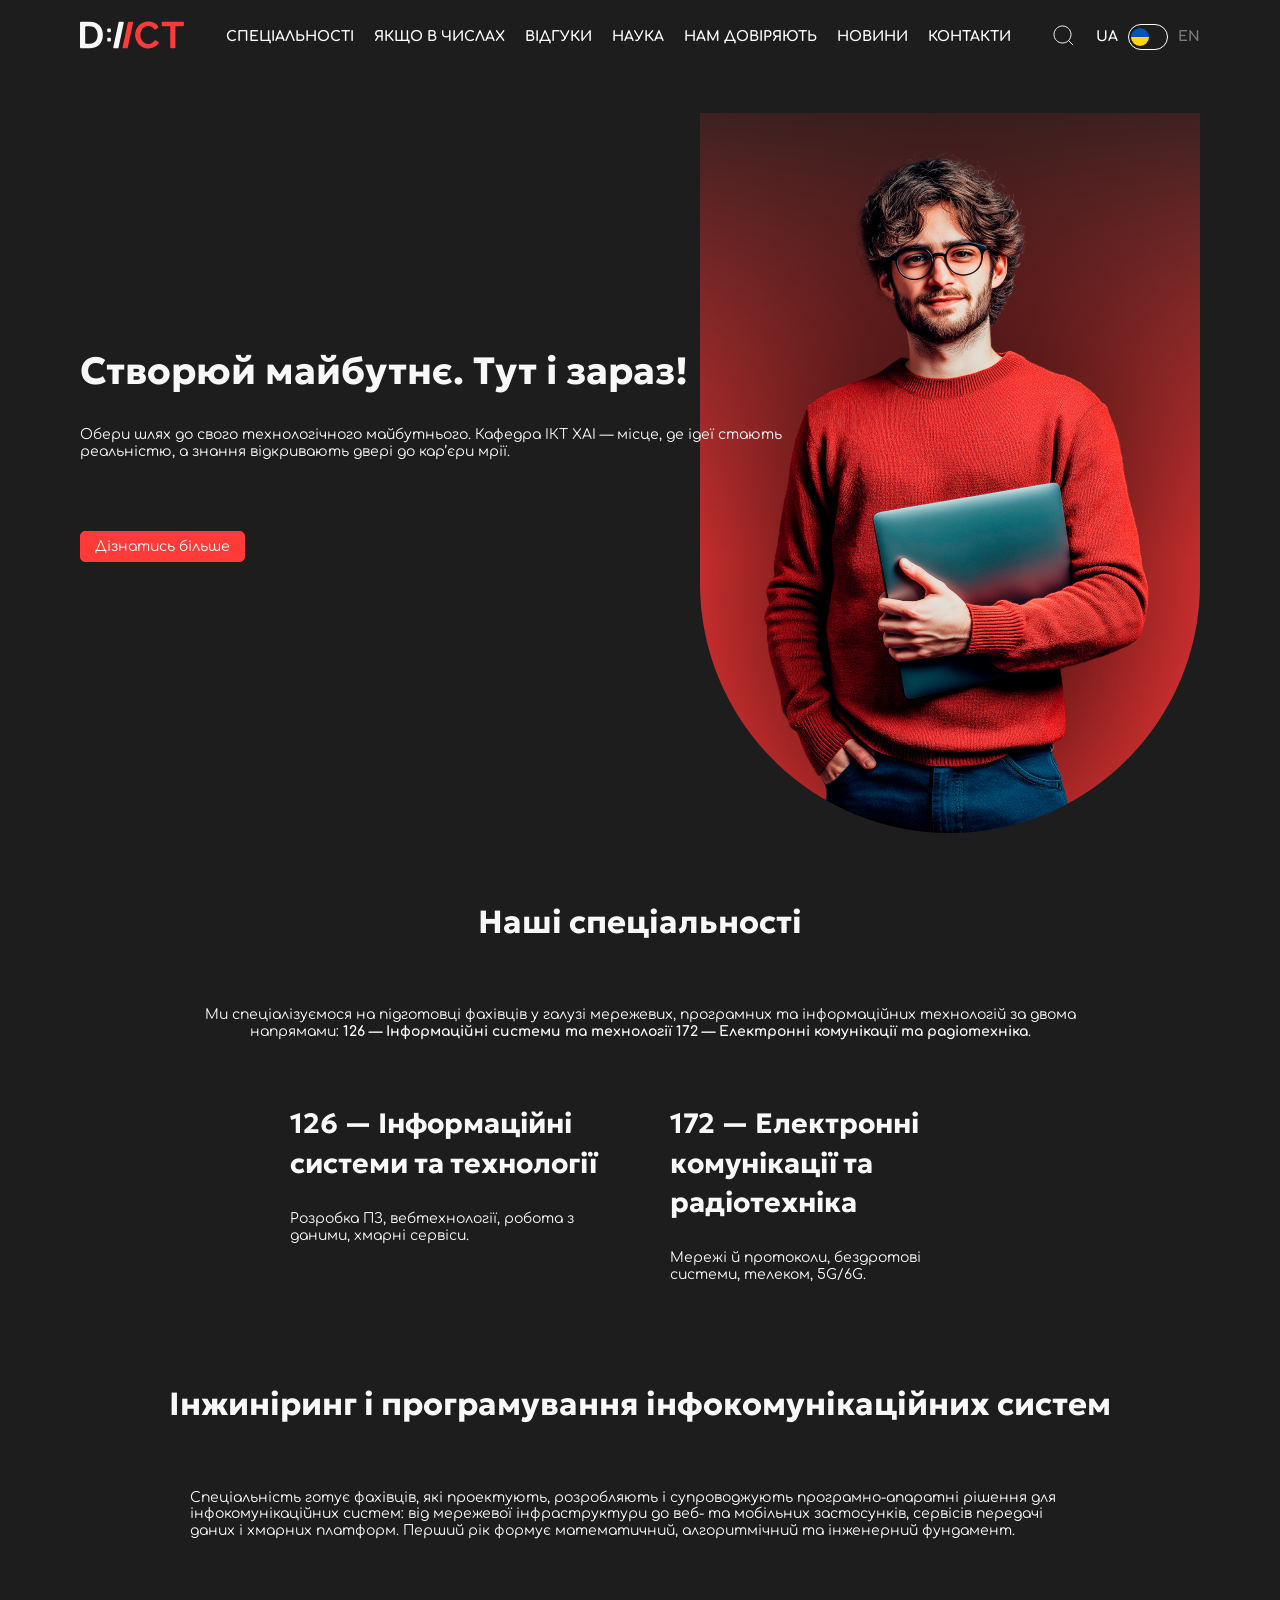
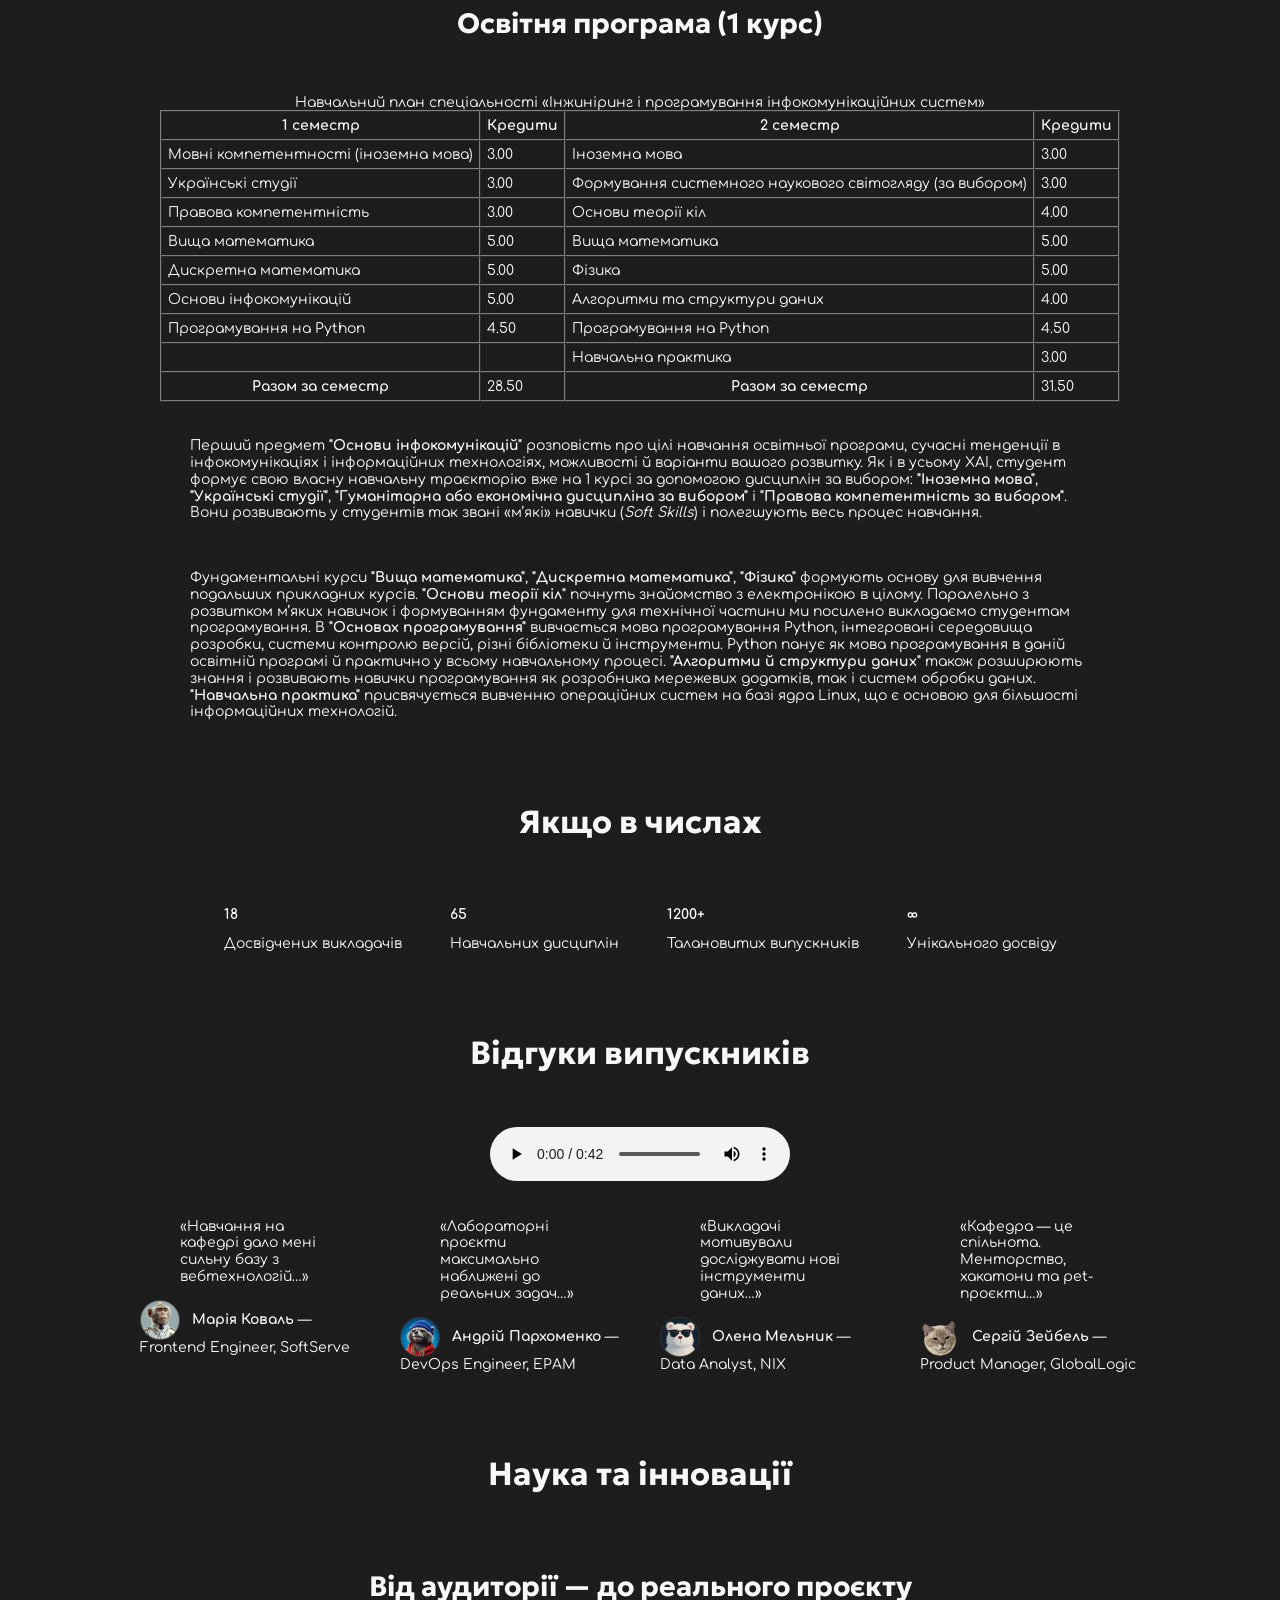
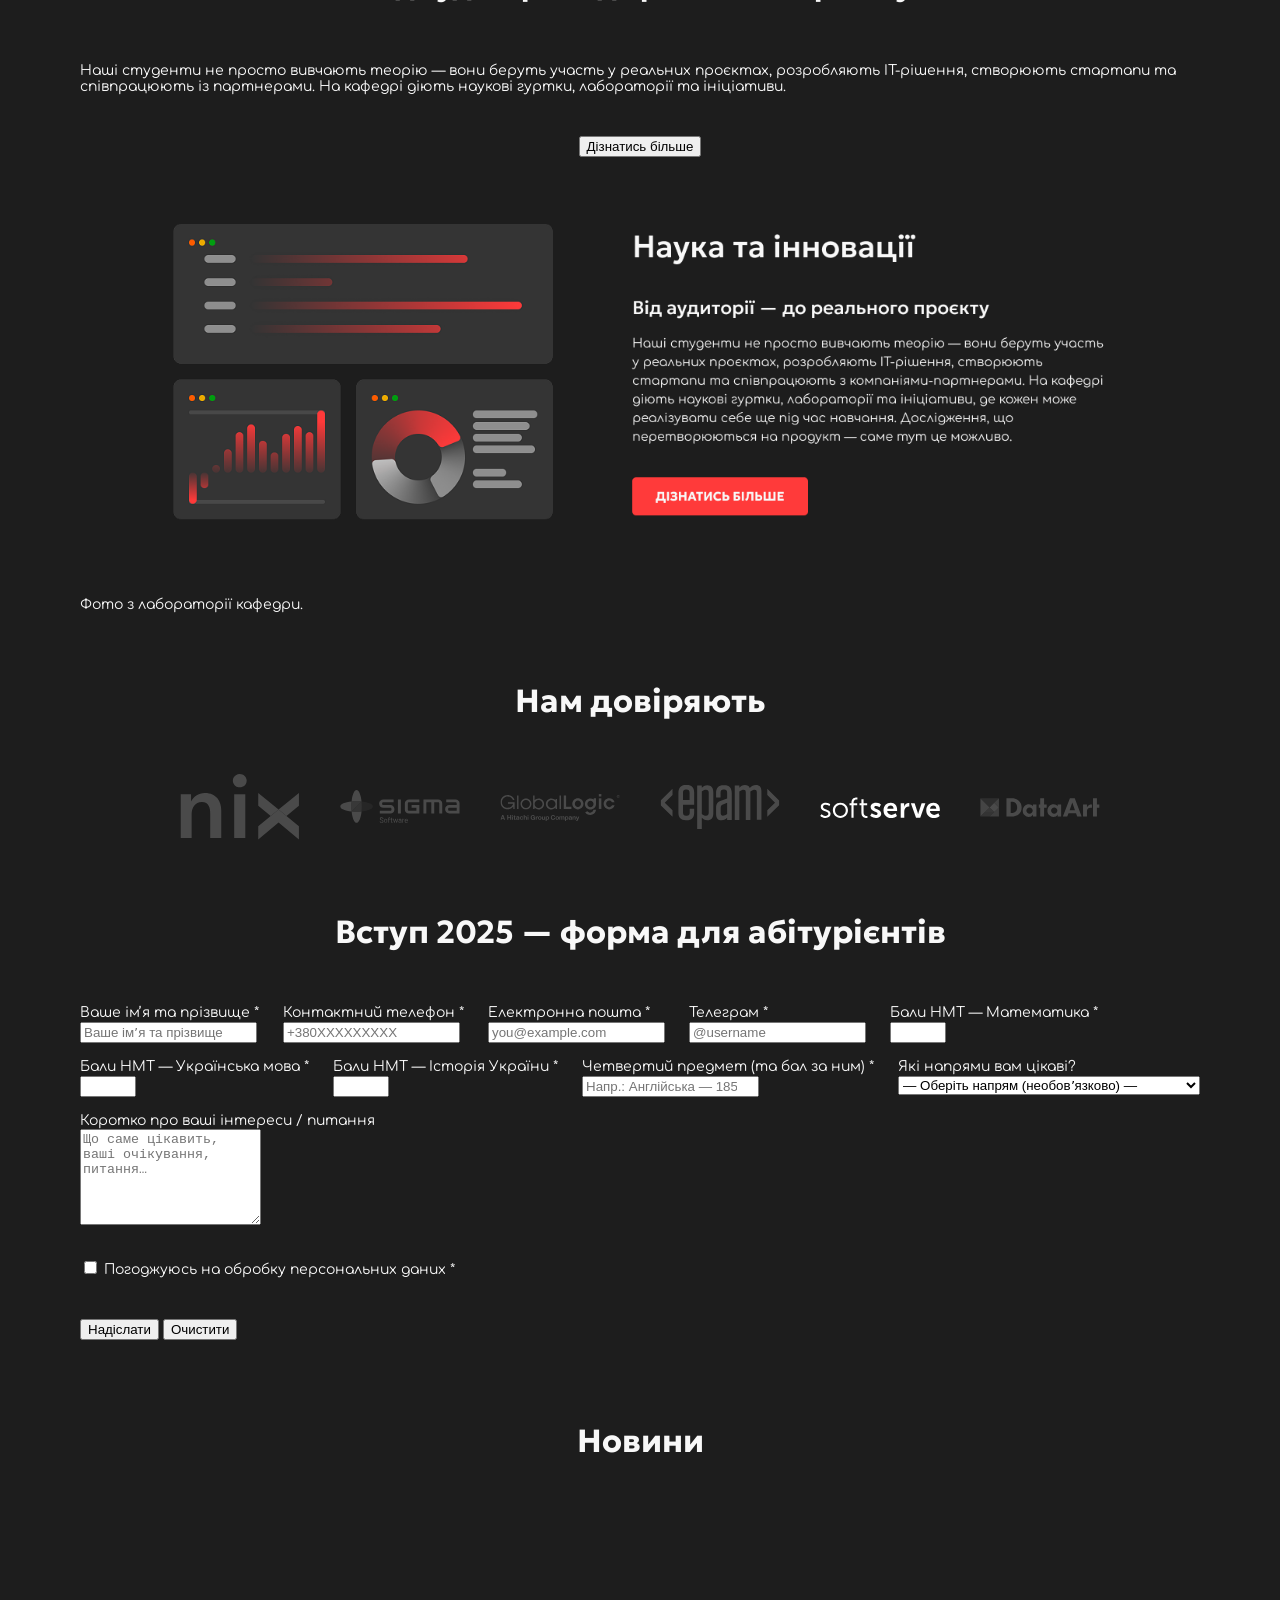
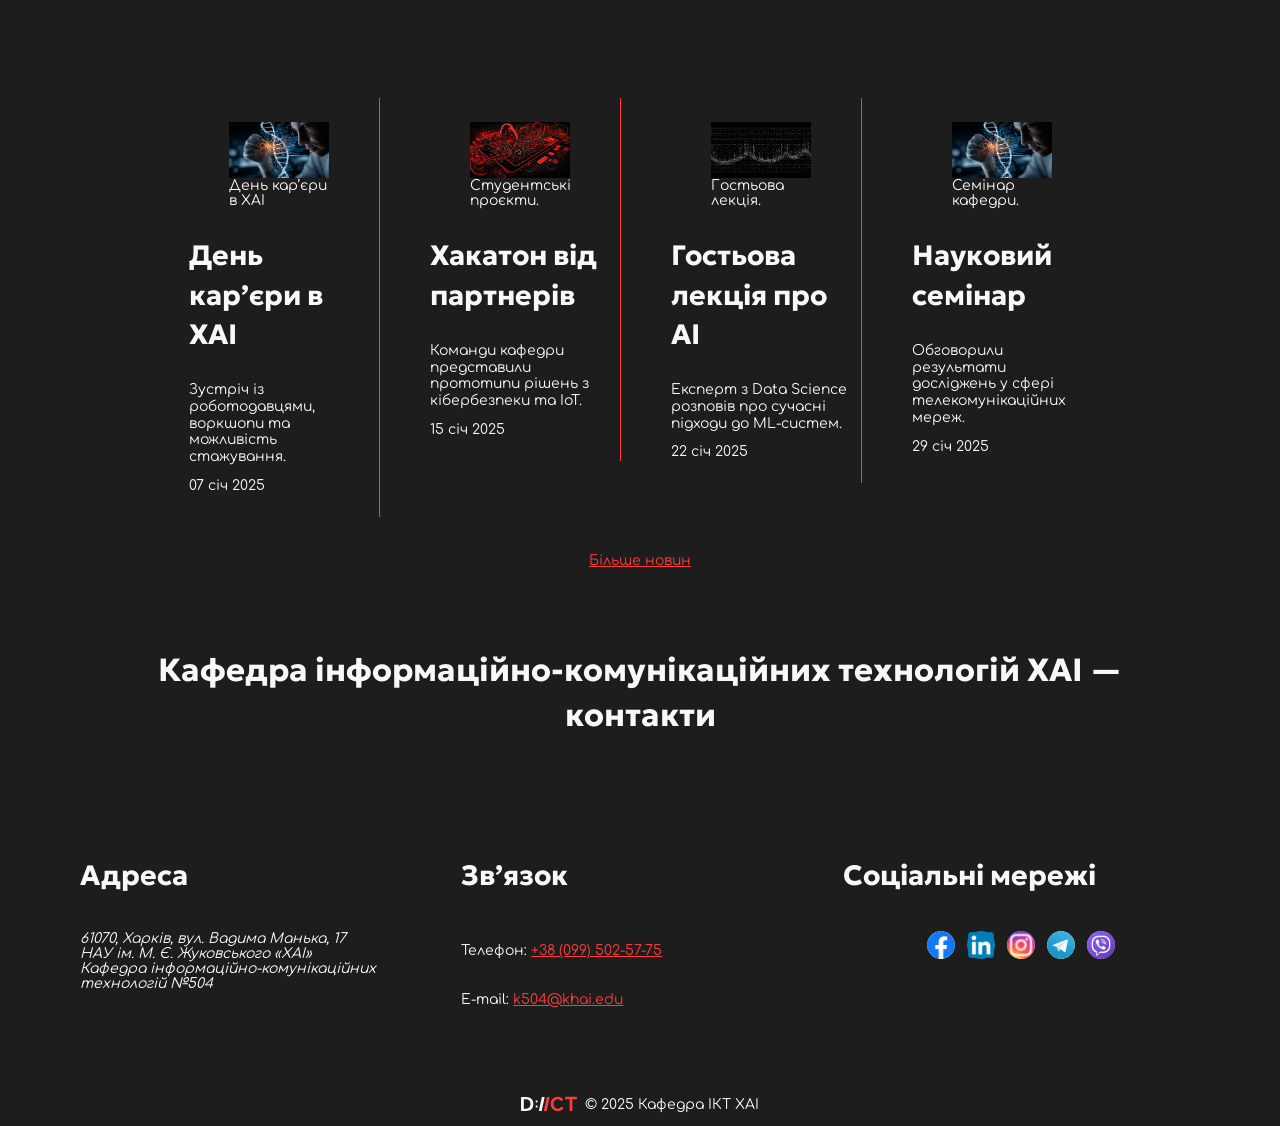
==== commit 54711740: "Layout: flexbox for all sections" ====
--- a/index.html
+++ b/index.html
@@ -20,41 +20,50 @@
 
     <!-- Головне меню -->
     <nav aria-label="Головне меню">
-        <ul>
-            <li><a href="#specialties">Спеціальності</a></li>
-            <li><a href="#ipis">ІПІС</a></li>
-            <li><a href="#numbers">Якщо в числах</a></li>
-            <li><a href="#alumni">Відгуки</a></li>
-            <li><a href="#science">Наука</a></li>
-            <li><a href="#partners">Нам довіряють</a></li>
-            <li><a href="#news">Новини</a></li>
-            <li><a href="#contacts">Контакти</a></li>
+        <ul class="main-menu">
+            <li><a class="menu-link" href="#specialties">Спеціальності</a></li>
+            <li><a class="menu-link" href="#numbers">Якщо в числах</a></li>
+            <li><a class="menu-link" href="#alumni">Відгуки</a></li>
+            <li><a class="menu-link" href="#science">Наука</a></li>
+            <li><a class="menu-link" href="#partners">Нам довіряють</a></li>
+            <li><a class="menu-link" href="#news">Новини</a></li>
+            <li><a class="menu-link" href="#contacts">Контакти</a></li>
         </ul>
     </nav>
 
     <!-- Пошук + перемикач мови -->
-    <div>
-        <button type="button" aria-label="Пошук">🔎</button>
-        <a href="#" lang="en" hreflang="en" aria-label="Switch language to English">EN</a>
+    <a class="search" href="#" aria-label="Пошук">
+        <img src="images/search.svg" alt="">
+    </a>
+
+    <div class="lang">
+        <ul class="lang-wrapper">
+            <li class="ua"><a href="#" class="is-active">UA</a></li>
+            <li class="en"><a href="#">EN</a></li>
+        </ul>
     </div>
 </header>
 
 <!-- ОСНОВНИЙ КОНТЕНТ -->
 <main id="main">
     <!-- Банер сайту -->
-    <section aria-labelledby="hero-title">
-        <h1 id="hero-title">Створюй майбутнє. Тут і зараз!</h1>
-        <p>
-            Обери шлях до свого технологічного майбутнього. Кафедра ІКТ ХАІ — місце, де ідеї
-            стають реальністю, а знання відкривають двері до кар’єри мрії.
-        </p>
-        <figure>
-            <img src="media/boy 2.png"
+    <section id="banner" aria-labelledby="hero-title">
+        <div class="content-wrapper">
+            <h1 id="hero-title">Створюй майбутнє. Тут і зараз!</h1>
+            <div class="description">
+                <p>
+                    Обери шлях до свого технологічного майбутнього. Кафедра ІКТ ХАІ — місце, де ідеї
+                    стають реальністю, а знання відкривають двері до кар’єри мрії.
+                </p>
+            </div>
+            <a class="button" href="#start">Дізнатись більше</a>
+        </div>
+
+        <div class="image-wrapper">
+            <img src="images/man.png"
                  alt="Студент працює за ноутбуком у лабораторії"
-                 title="Студент у лабораторії"
-                 width="600" />
-            <figcaption>Ілюстрація студентської команди.</figcaption>
-        </figure>
+                 title="Студент у лабораторії">
+        </div>
     </section>
 
     <!-- Наші спеціальності -->
@@ -63,14 +72,14 @@
         <p>
             Ми спеціалізуємося на підготовці фахівців у галузі мережевих, програмних
             та інформаційних технологій за двома напрямами:
-            <strong>126 — Інформаційні системи та технології</strong> і
+            <strong>126 — Інформаційні системи та технології</strong>
             <strong>172 — Електронні комунікації та радіотехніка</strong>.
         </p>
         <ul>
             <li>
                 <article>
                     <h3><strong>126</strong> — Інформаційні системи та технології</h3>
-                    <p>Розробка ПЗ, веб-технології, робота з даними, хмарні сервіси.</p>
+                    <p>Розробка ПЗ, вебтехнології, робота з даними, хмарні сервіси.</p>
                 </article>
             </li>
             <li>
@@ -82,9 +91,9 @@
         </ul>
     </section>
 
-    <!-- Секція ІПІС -->
-    <section id="ipis" aria-labelledby="ipis-title">
-        <h2 id="ipis-title">Інжиніринг і програмування інфокомунікаційних систем</h2>
+    <!-- Секція spec-126-ipis -->
+    <section id="spec-126-ipis" aria-labelledby="spec-126-ipis-title">
+        <h2 id="spec-126-ipis-title">Інжиніринг і програмування інфокомунікаційних систем</h2>
         <p>
             Спеціальність готує фахівців, які проектують, розробляють і супроводжують програмно-апаратні рішення
             для інфокомунікаційних систем: від мережевої інфраструктури до веб- та мобільних застосунків,
@@ -110,7 +119,7 @@
             <tr><td>Правова компетентність</td><td>3.00</td><td>Основи теорії кіл</td><td>4.00</td></tr>
             <tr><td>Вища математика</td><td>5.00</td><td>Вища математика</td><td>5.00</td></tr>
             <tr><td>Дискретна математика</td><td>5.00</td><td>Фізика</td><td>5.00</td></tr>
-            <tr><td>Основи інфокомунікацій</td><td>5.00</td><td>Алгоритми і структури даних</td><td>4.00</td></tr>
+            <tr><td>Основи інфокомунікацій</td><td>5.00</td><td>Алгоритми та структури даних</td><td>4.00</td></tr>
             <tr><td>Програмування на Python </td><td>4.50</td><td>Програмування на Python </td><td>4.50</td></tr>
             <tr><td></td><td></td><td>Навчальна практика</td><td>3.00</td></tr>
             </tbody>
@@ -125,7 +134,7 @@
         <p>
             Перший предмет <strong>"Основи інфокомунікацій"</strong> розповість про цілі навчання освітньої програми,
             сучасні тенденції в інфокомунікаціях і інформаційних технологіях, можливості й варіанти вашого розвитку.
-            Як і в усьому ХАІ, студент формує свою власну навчальну траєкторію вже на 1-му курсі за допомогою
+            Як і в усьому ХАІ, студент формує свою власну навчальну траєкторію вже на 1 курсі за допомогою
             дисциплін за вибором: <strong>"Іноземна мова"</strong>, <strong>"Українські студії"</strong>,
             <strong>"Гуманітарна або економічна дисципліна за вибором"</strong> і
             <strong>"Правова компетентність за вибором"</strong>. Вони розвивають у студентів так звані
@@ -137,10 +146,10 @@
             <strong>"Фізика"</strong> формують основу для вивчення подальших прикладних курсів.
             <strong>"Основи теорії кіл"</strong> почнуть знайомство з електронікою в цілому. Паралельно з розвитком
             м’яких навичок і формуванням фундаменту для технічної частини ми посилено викладаємо студентам програмування.
-            В <strong>"Основах програмування"</strong> вивчається <span style="color:red;">мова програмування Python</span>,
+            В <strong>"Основах програмування"</strong> вивчається мова програмування Python,
             інтегровані середовища розробки, системи контролю версій, різні бібліотеки й інструменти.
-            Python панує як мова програмування в даній освітній програмі і практично у всьому навчальному процесі.
-            <strong>"Алгоритми і структури даних"</strong> також розширюють знання і розвивають навички
+            Python панує як мова програмування в даній освітній програмі й практично у всьому навчальному процесі.
+            <strong>"Алгоритми й структури даних"</strong> також розширюють знання і розвивають навички
             програмування як розробника мережевих додатків, так і систем обробки даних.
             <strong>"Навчальна практика"</strong> присвячується вивченню операційних систем на базі ядра Linux,
             що є основою для більшості інформаційних технологій.
@@ -168,16 +177,11 @@
             Ваш браузер не підтримує аудіо.
         </audio>
 
-        <div aria-label="Керування відгуками">
-            <button type="button" aria-controls="alumni-list" aria-label="Попередній відгук">◀</button>
-            <button type="button" aria-controls="alumni-list" aria-label="Наступний відгук">▶</button>
-        </div>
-
         <ul id="alumni-list">
             <li>
                 <article aria-label="1 з 4">
                     <blockquote>
-                        <p>«Навчання на кафедрі дало мені сильну базу з веб-технологій…»</p>
+                        <p>«Навчання на кафедрі дало мені сильну базу з вебтехнологій…»</p>
                     </blockquote>
                     <p>
                         <img src="media/feedback-1.png" alt="Аватар випускника"
@@ -347,27 +351,6 @@
         </form>
     </section>
 
-    <!-- Контакти -->
-    <section id="contacts" aria-labelledby="contacts-title">
-        <h2 id="contacts-title">Контакти</h2>
-        <address>
-            61070, Харків, вул. Вадима Манька, 17<br />
-            НАУ ім. М. Є. Жуковського «ХАІ»<br />
-            Кафедра інформаційно-комунікаційних технологій №504<br />
-            Телефон: <a href="tel:+380995025775">+38 (099) 502-57-75</a> (у будні 9:00–17:00)<br />
-            E-mail: <a href="mailto:k504@khai.edu">k504@khai.edu</a>
-        </address>
-
-        <h3>Соціальні мережі</h3>
-        <ul aria-label="Соціальні мережі кафедри">
-            <li><a href="#" aria-label="Facebook"><img src="media/fb.svg" alt="Facebook" width="28" height="28" /></a></li>
-            <li><a href="#" aria-label="LinkedIn"><img src="media/in.svg" alt="LinkedIn" width="28" height="28" /></a></li>
-            <li><a href="#" aria-label="Instagram"><img src="media/instagram.svg" alt="Instagram" width="28" height="28" /></a></li>
-            <li><a href="#" aria-label="Telegram"><img src="media/telegram.svg" alt="Telegram" width="28" height="28" /></a></li>
-            <li><a href="#" aria-label="Viber"><img src="media/viber.svg" alt="Viber" width="28" height="28" /></a></li>
-        </ul>
-    </section>
-
     <!-- Новини -->
     <section id="news" aria-labelledby="news-title">
         <h2 id="news-title">Новини</h2>
@@ -379,11 +362,6 @@
                 Ваш браузер не підтримує відтворення відео.
             </video>
         </figure>
-
-        <div aria-label="Керування новинами">
-            <button type="button" aria-controls="news-list" aria-label="Попередня новина">◀</button>
-            <button type="button" aria-controls="news-list" aria-label="Наступна новина">▶</button>
-        </div>
 
         <ul id="news-list" class="news-cards">
 
@@ -442,7 +420,7 @@
 
 <!-- НИЖНІЙ КОЛОНТИТУЛ -->
 <footer aria-labelledby="footer-title">
-    <h2 id="footer-title">Кафедра ІКТ ХАІ — контакти</h2>
+    <h2 id="footer-title">Кафедра інформаційно-комунікаційних технологій ХАІ — контакти</h2>
 
     <div>
         <a href="#" aria-label="Головна">
--- a/css/main.css
+++ b/css/main.css
@@ -1,3 +1,4 @@
+@charset "UTF-8";
 @import url("https://fonts.googleapis.com/css2?family=Comfortaa:wght@300..700&family=Geologica:wght@100..900&display=swap");
 :root {
   --primary-color: #1d1d1d;
@@ -126,6 +127,167 @@
 
 header {
   padding: 20px 0;
+  display: flex;
+  flex-direction: row;
+  flex-wrap: wrap;
+  gap: 20px;
+  align-items: center;
+}
+
+.logo {
+  width: 104px;
+}
+
+nav {
+  width: calc(100% - 298px);
+}
+
+.search {
+  width: 24px;
+  margin-left: auto;
+}
+
+.lang {
+  width: 104px;
+}
+
+nav {
+  width: calc(100% - 292px);
+}
+nav .main-menu {
+  margin: 0;
+  padding: 0;
+  list-style: none;
+  display: flex;
+  flex-direction: row;
+  flex-wrap: wrap;
+  gap: 20px;
+  justify-content: center;
+  font-weight: bold;
+}
+nav .main-menu .menu-link {
+  text-decoration: none;
+  color: #ffffff;
+  text-transform: uppercase;
+  font-weight: bold;
+}
+
+.lang {
+  width: 104px;
+}
+.lang .lang-wrapper {
+  list-style: none;
+  margin: 0;
+  padding: 0;
+  display: flex;
+  align-items: center;
+  justify-content: space-between;
+  gap: 10px;
+}
+.lang .lang-wrapper::before {
+  content: "";
+  display: block;
+  width: 38px;
+  height: 24px;
+  border-radius: 100px;
+  border: 1px solid #ffffff;
+  order: 2;
+}
+.lang .lang-wrapper li {
+  font-size: 14px;
+  font-weight: bold;
+  line-height: 24px;
+  color: #7c7c7c;
+  position: relative;
+}
+.lang .lang-wrapper li a {
+  text-decoration: none;
+  color: #7c7c7c;
+  display: inline-block;
+  font-size: 14px;
+  font-weight: bold;
+  line-height: 24px;
+}
+.lang .lang-wrapper li a.is-active {
+  color: #ffffff;
+}
+.lang .lang-wrapper li.ua {
+  order: 1;
+}
+.lang .lang-wrapper li.ua a::after {
+  content: "";
+  display: none;
+  width: 18px;
+  height: 18px;
+  border-radius: 50%;
+  background: url("/images/uk.png");
+  background-size: 18px 18px;
+  position: absolute;
+  top: 3px;
+  right: -31px;
+}
+.lang .lang-wrapper li.ua a.is-active::after {
+  display: block;
+}
+.lang .lang-wrapper li.en {
+  order: 3;
+}
+.lang .lang-wrapper li.en a::before {
+  content: "";
+  display: none;
+  width: 18px;
+  height: 18px;
+  border-radius: 50%;
+  background: url("/images/en.png") no-repeat;
+  background-size: 18px 18px;
+  position: absolute;
+  top: 3px;
+  left: -31px;
+}
+.lang .lang-wrapper li.en a.is-active::before {
+  display: block;
+}
+
+footer {
+  display: flex;
+  flex-wrap: wrap;
+  align-items: flex-start;
+  justify-content: space-between;
+  gap: 24px;
+}
+
+/* Заголовок футера — на всю ширину, по центру */
+footer > h2 {
+  width: 100%;
+  text-align: center;
+}
+
+/* Блок із логотипом та копірайтом — окремим нижнім рядом, по центру */
+footer > div {
+  order: 99;
+  width: 100%;
+  display: flex;
+  justify-content: center;
+  align-items: center;
+  gap: 8px;
+}
+
+/* Колонки: Адреса, Зв’язок, Соціальні мережі */
+footer > section {
+  flex: 1 1 220px;
+  display: flex;
+  flex-direction: column;
+  gap: 8px;
+}
+
+footer > section ul[aria-label="Соціальні мережі кафедри"] {
+  list-style: none;
+  margin: 0;
+  padding: 0;
+  display: flex;
+  gap: 12px;
+  align-items: center;
+  justify-content: center;
 }
 
 #feedbacks .cards-wrapper .card {
@@ -134,6 +296,29 @@
   border: 1px solid #7c7c7c;
 }
 
+#feedbacks {
+  display: flex;
+  flex-direction: column;
+  align-items: center;
+  gap: 24px;
+}
+
+#feedbacks #alumni-list {
+  list-style: none;
+  margin: 0;
+  padding: 0;
+  display: flex;
+  flex-wrap: wrap;
+  gap: 40px;
+  justify-content: center;
+  align-items: flex-start;
+}
+
+/* ширина кожного відгуку */
+#feedbacks #alumni-list li {
+  flex: 0 1 220px;
+}
+
 #in-numbers .cards-wrapper .card {
   padding: 10px;
   border-right: 1px solid #ff3b39;
@@ -142,20 +327,225 @@
   border-right: none;
 }
 
-#news .news-cards .news-card {
+#in-numbers {
+  display: flex;
+  flex-direction: column;
+  align-items: center;
+  gap: 24px;
+}
+
+#in-numbers ul {
+  list-style: none;
+  margin: 0;
+  padding: 0;
+  display: flex;
+  flex-wrap: wrap;
+  gap: 48px;
+  justify-content: center;
+  align-items: flex-start;
+}
+
+#news {
+  display: flex;
+  flex-direction: column;
+  align-items: center;
+  gap: 24px;
+}
+
+/* видео по центру і зменшене */
+#news > figure {
+  margin: 0;
+  display: flex;
+  justify-content: center;
+}
+
+#news > figure video {
+  display: block;
+  width: 320px;
+  height: auto;
+  max-width: 100%;
+}
+
+/* список новин як ряд блоків по центру */
+#news .news-cards {
+  list-style: none;
+  margin: 0;
+  padding: 0;
+  display: flex;
+  flex-wrap: wrap;
+  gap: 40px;
+  justify-content: center;
+  align-items: flex-start;
+}
+
+#news .news-card {
+  flex: 0 1 200px;
+  min-width: 0;
   border-right: 1px solid #ff3b39;
 }
-#news .news-cards .news-card:last-child {
+#news .news-card:last-child {
   border-right: none;
 }
-#news .news-cards .news-card .content-wrapper {
+
+/* відступи всередині карточки */
+#news .news-card .content-wrapper {
   padding: 10px;
 }
 
-#specialties .cards-wrapper .card {
-  padding: 20px;
-  border-radius: 20px;
-  border: 1px solid #7c7c7c;
+/* картинки під ширину картки */
+#news .news-card img {
+  display: block;
+  width: 100%;
+  height: auto;
+}
+
+#specialties {
+  /* секція як центрований блок */
+  max-width: 1200px;
+  margin: 40px auto;
+  display: flex;
+  flex-direction: column;
+  align-items: center;
+  gap: 24px;
+}
+
+/* опис по центру */
+#specialties > p {
+  max-width: 900px;
+  text-align: center;
+}
+
+/* список з двома спецами */
+#specialties > ul {
+  list-style: none;
+  margin: 0;
+  padding: 0;
+  display: flex;
+  justify-content: center; /* центр по горизонталі */
+  align-items: flex-start;
+  gap: 60px; /* відстань між двома блоками */
+}
+
+/* кожен елемент — фіксована компактна картка,
+   щоб Flex міг нормально їх центрувати */
+#specialties > ul > li {
+  flex: 0 0 320px; /* ширина блоку спецiальності */
+}
+
+/* текст усередині картки */
+#specialties > ul > li > article {
+  text-align: left;
+}
+
+#banner {
+  position: relative;
+  height: 720px;
+  display: flex;
+  align-items: center;
+  overflow: hidden;
+}
+#banner .content-wrapper {
+  width: 67%;
+  display: flex;
+  flex-direction: column;
+  gap: 30px;
+  position: relative;
+  z-index: 9;
+}
+#banner .content-wrapper h1 {
+  margin: 0;
+}
+#banner .content-wrapper .description p {
+  margin: 0;
+}
+#banner .content-wrapper .button {
+  text-decoration: none;
+  cursor: pointer;
+}
+#banner .image-wrapper {
+  position: absolute;
+  top: -80px;
+  right: 0;
+}
+
+#apply {
+  display: flex;
+  flex-direction: column; /* заголовок + форма стовпчиком */
+  align-items: center; /* центр по горизонталі */
+  gap: 24px;
+}
+
+#apply form {
+  display: flex;
+  flex-direction: column;
+  gap: 16px;
+  align-items: flex-start; /* поля вирівняні ліворуч всередині форми */
+}
+
+/* групи полів у кілька колонок можна зібрати в ряд */
+#apply fieldset {
+  border: none;
+  margin: 0;
+  padding: 0;
+  display: flex;
+  flex-wrap: wrap;
+  gap: 16px 24px;
+}
+
+#apply fieldset p {
+  margin: 0;
+}
+
+#partners {
+  display: flex;
+  flex-direction: column; /* заголовок + логотипи стовпчиком */
+  align-items: center; /* центр по горизонталі */
+  gap: 24px;
+}
+
+#partners ul[aria-label="Партнерські компанії"] {
+  list-style: none;
+  margin: 0;
+  padding: 0;
+  display: flex;
+  flex-wrap: wrap;
+  gap: 24px 40px;
+  justify-content: center; /* горизонтальне вирівнювання */
+  align-items: center; /* вертикальне вирівнювання логотипів */
+}
+
+#science {
+  display: flex;
+  flex-direction: column; /* h2, h3, текст, кнопка, картинка — один під одним */
+  align-items: center; /* усе по центру по горизонталі */
+  gap: 16px;
+}
+
+#science figure {
+  margin: 0;
+}
+
+#science img {
+  display: block;
+  max-width: 100%;
+  height: auto;
+}
+
+#spec-126-ipis {
+  display: flex;
+  flex-direction: column;
+  align-items: center;
+  gap: 24px;
+  max-width: 960px;
+  margin: 60px auto 40px;
+}
+
+#spec-126-ipis p {
+  max-width: 900px;
+}
+
+#spec-126-ipis table {
+  margin: 0 auto;
 }
 
 /*# sourceMappingURL=main.css.map */
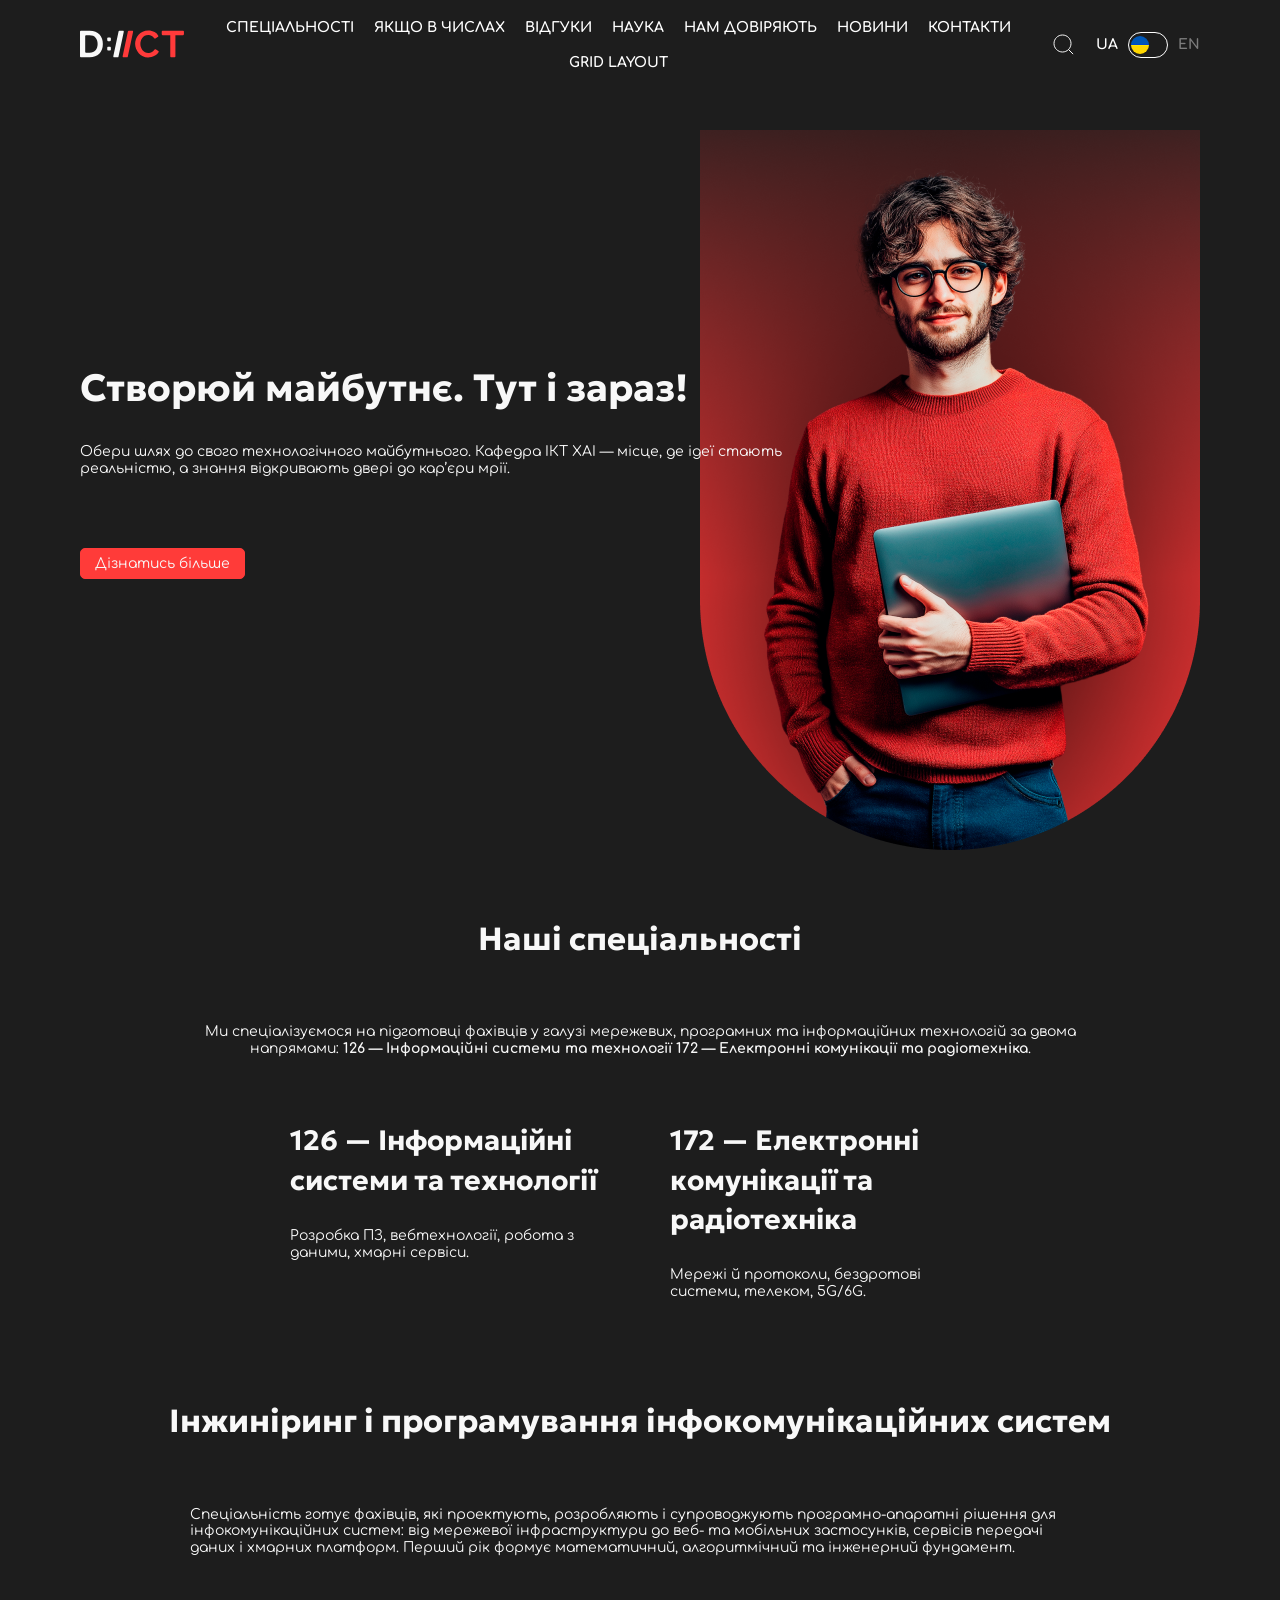
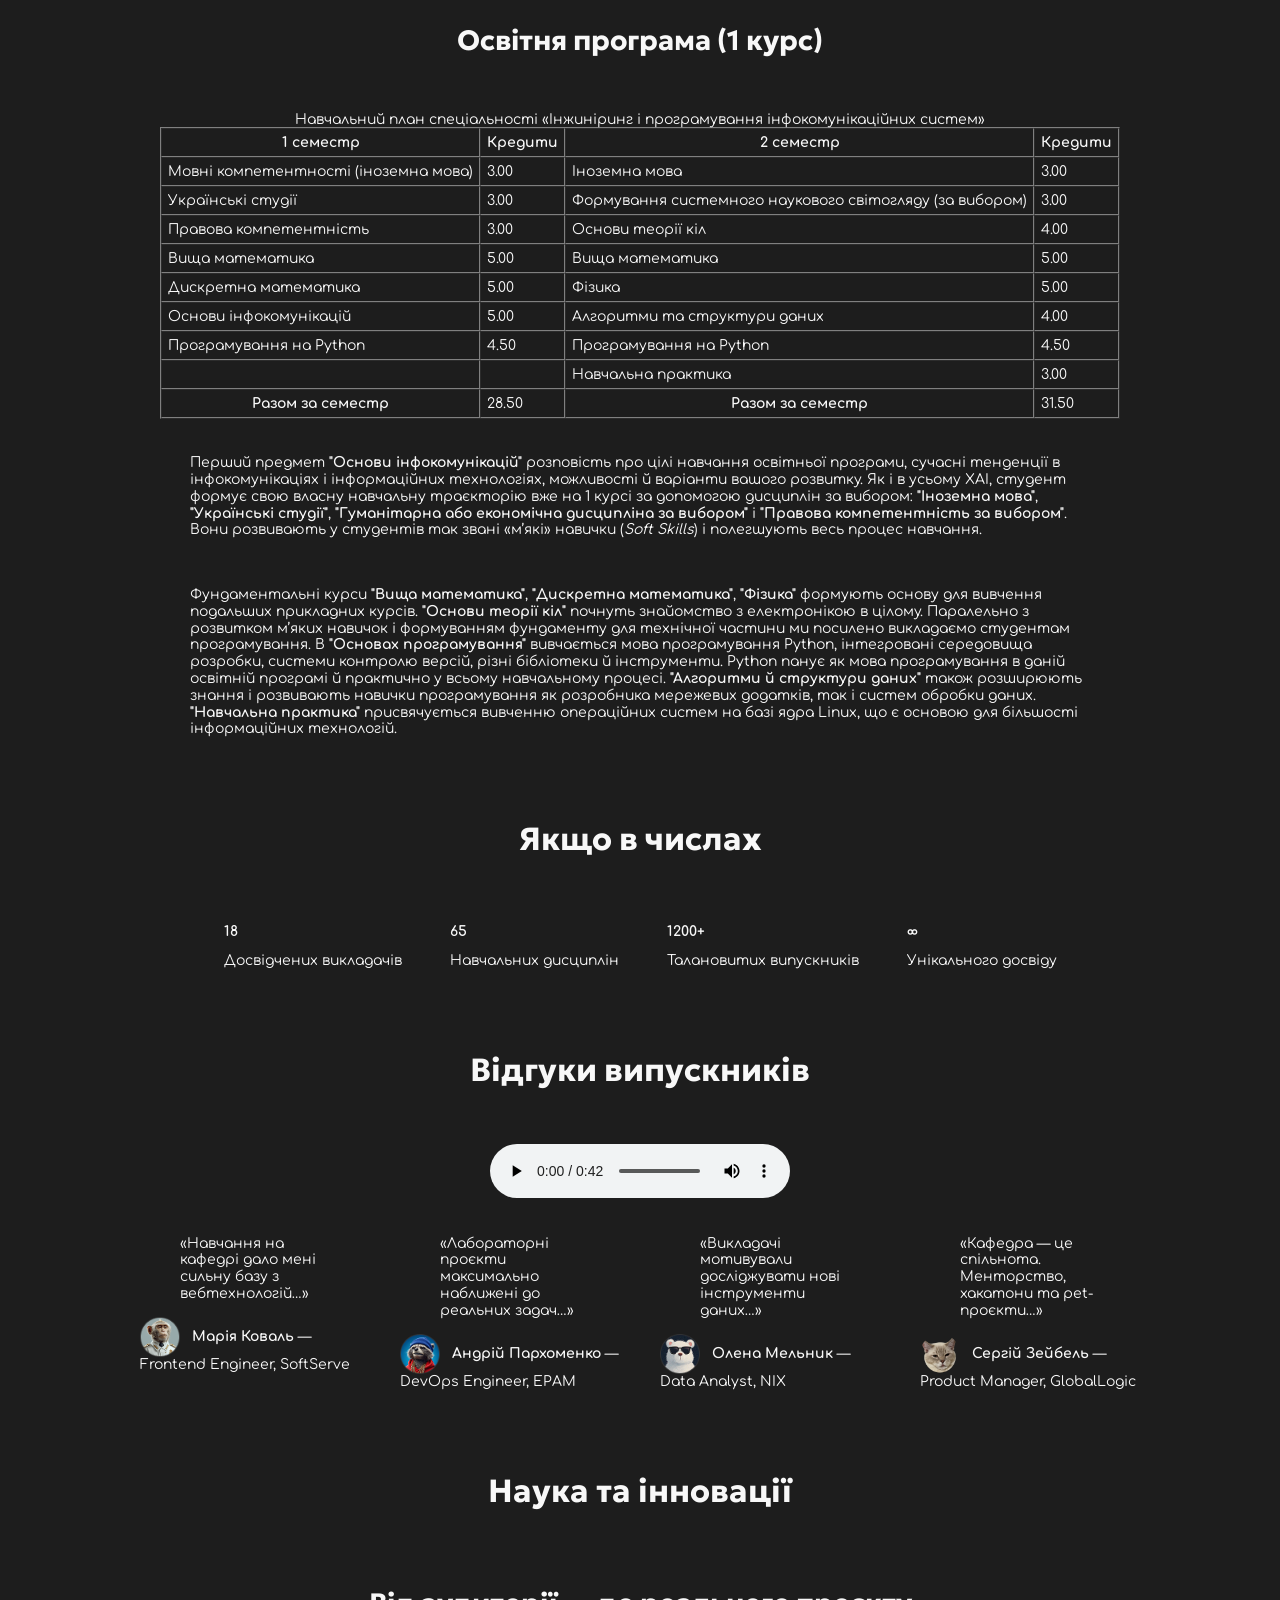
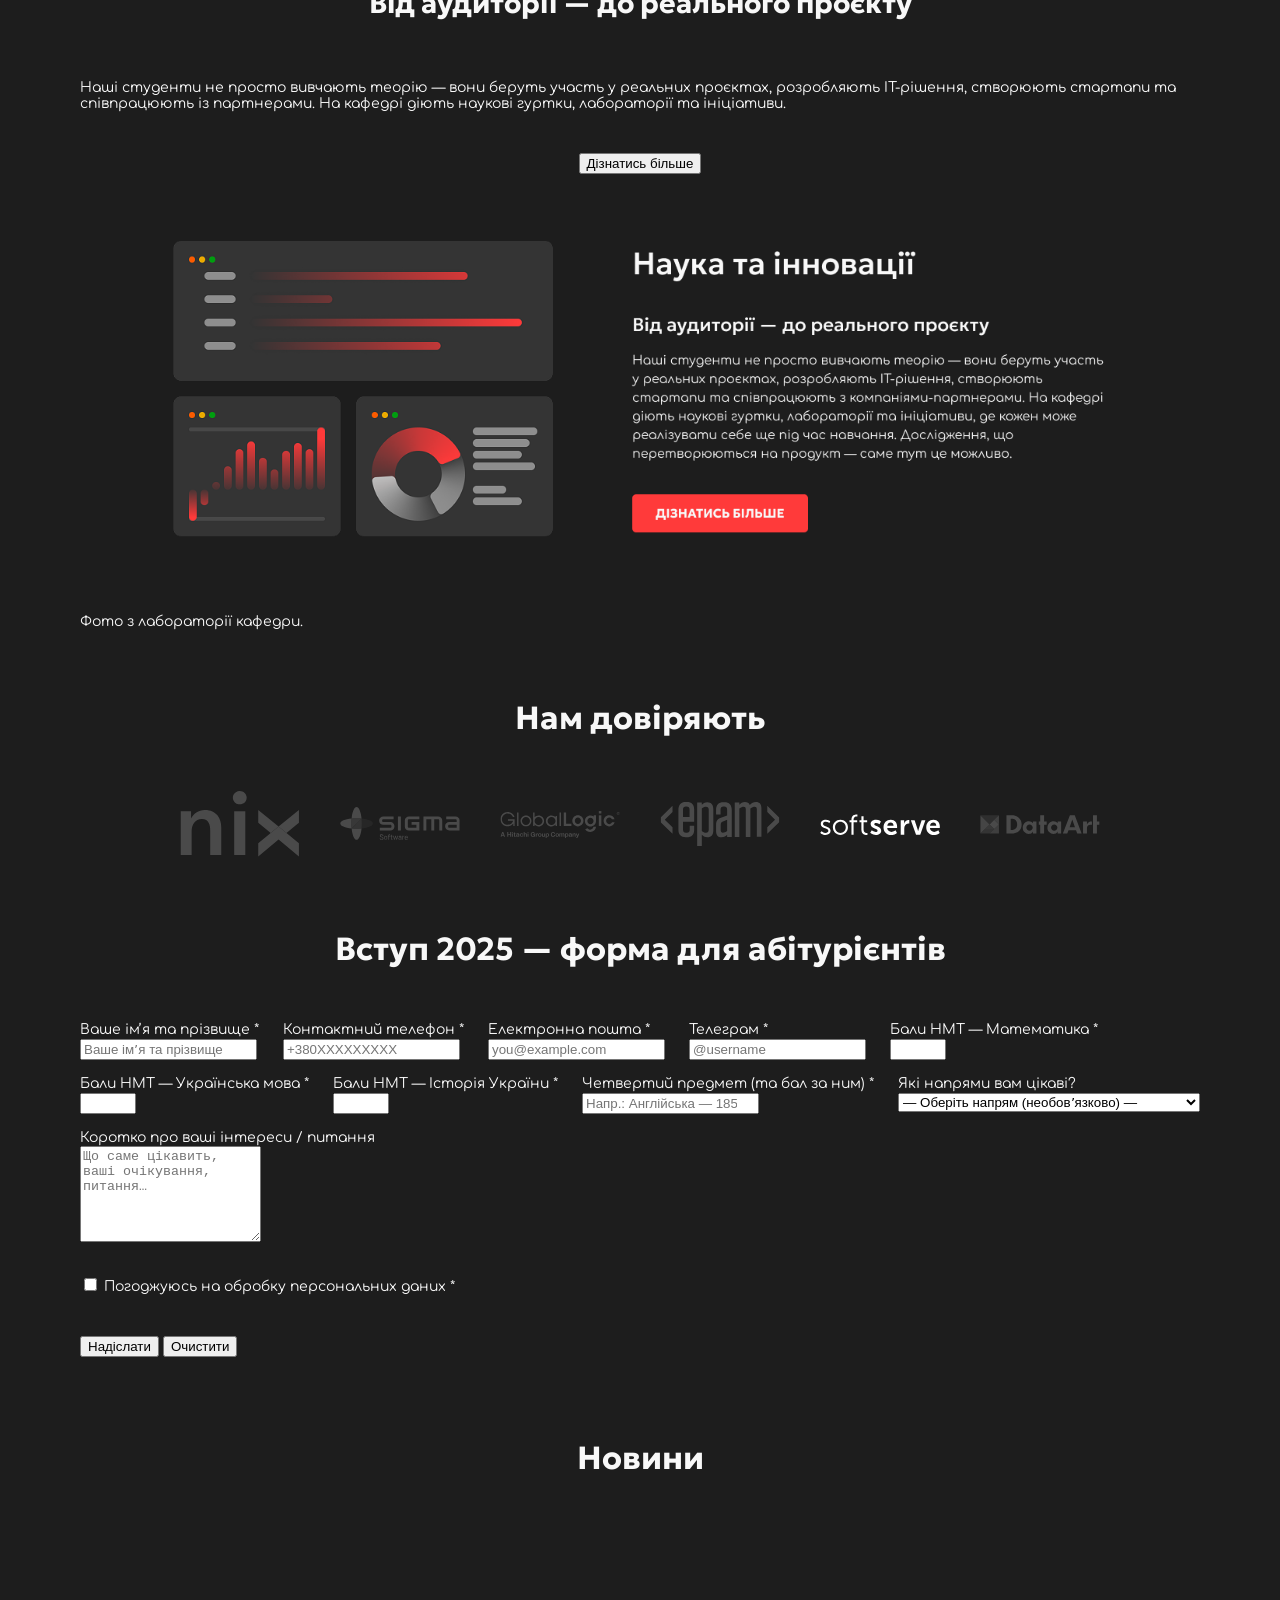
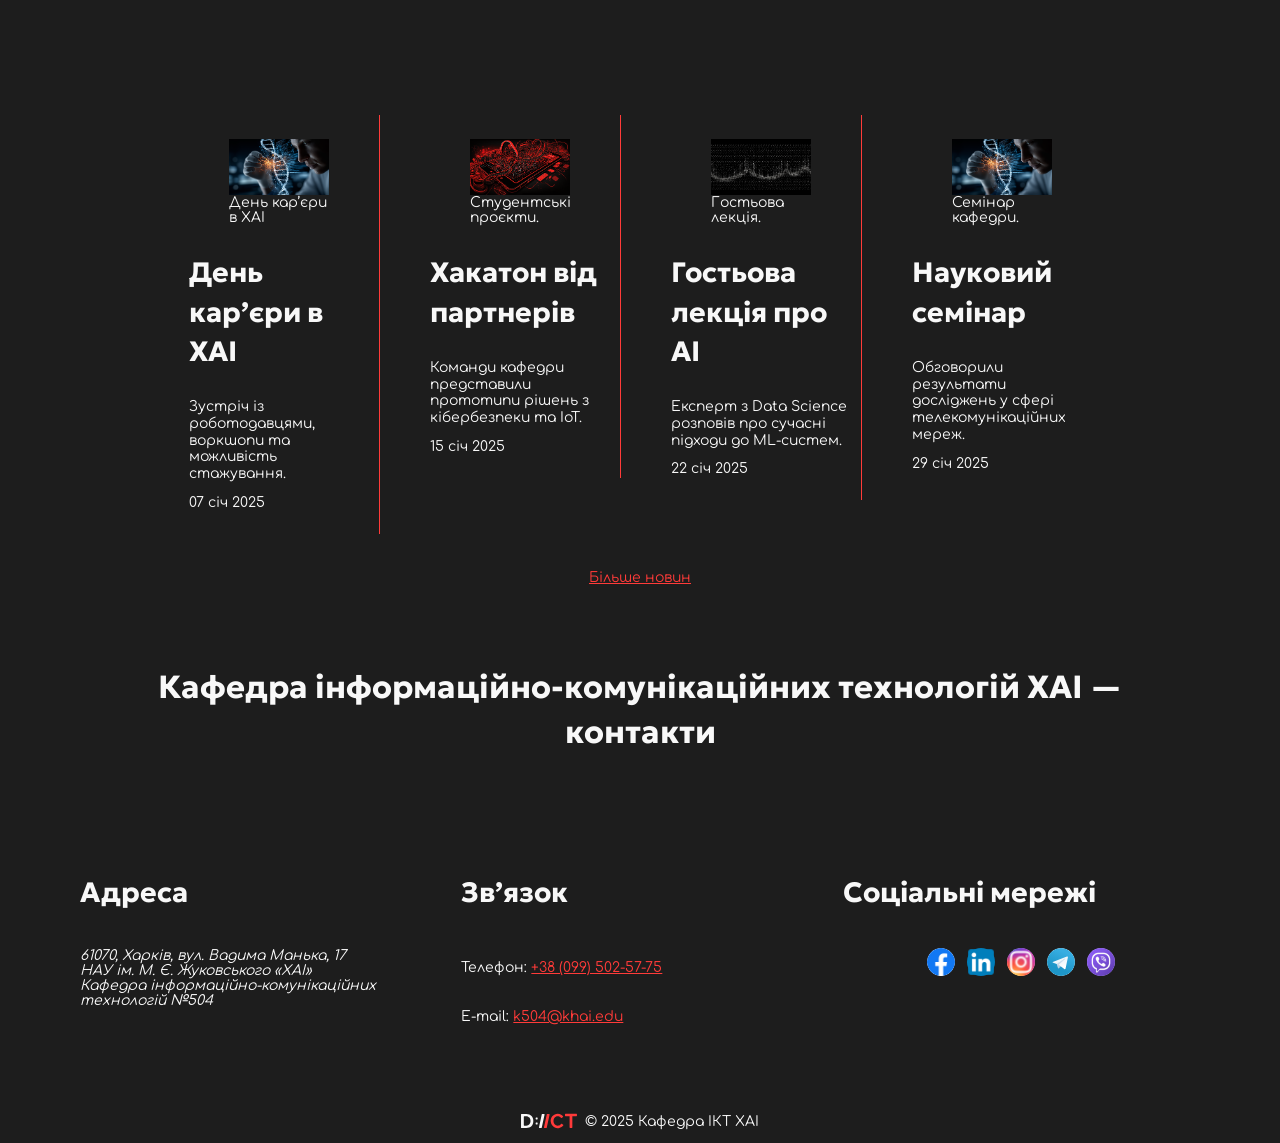
==== commit 17b9784d: "Practical work #9: Add grid layout page with image gallery" ====
--- a/index.html
+++ b/index.html
@@ -28,6 +28,7 @@
             <li><a class="menu-link" href="#partners">Нам довіряють</a></li>
             <li><a class="menu-link" href="#news">Новини</a></li>
             <li><a class="menu-link" href="#contacts">Контакти</a></li>
+            <li><a class="menu-link" href="grid.html">Grid Layout</a></li>
         </ul>
     </nav>
 
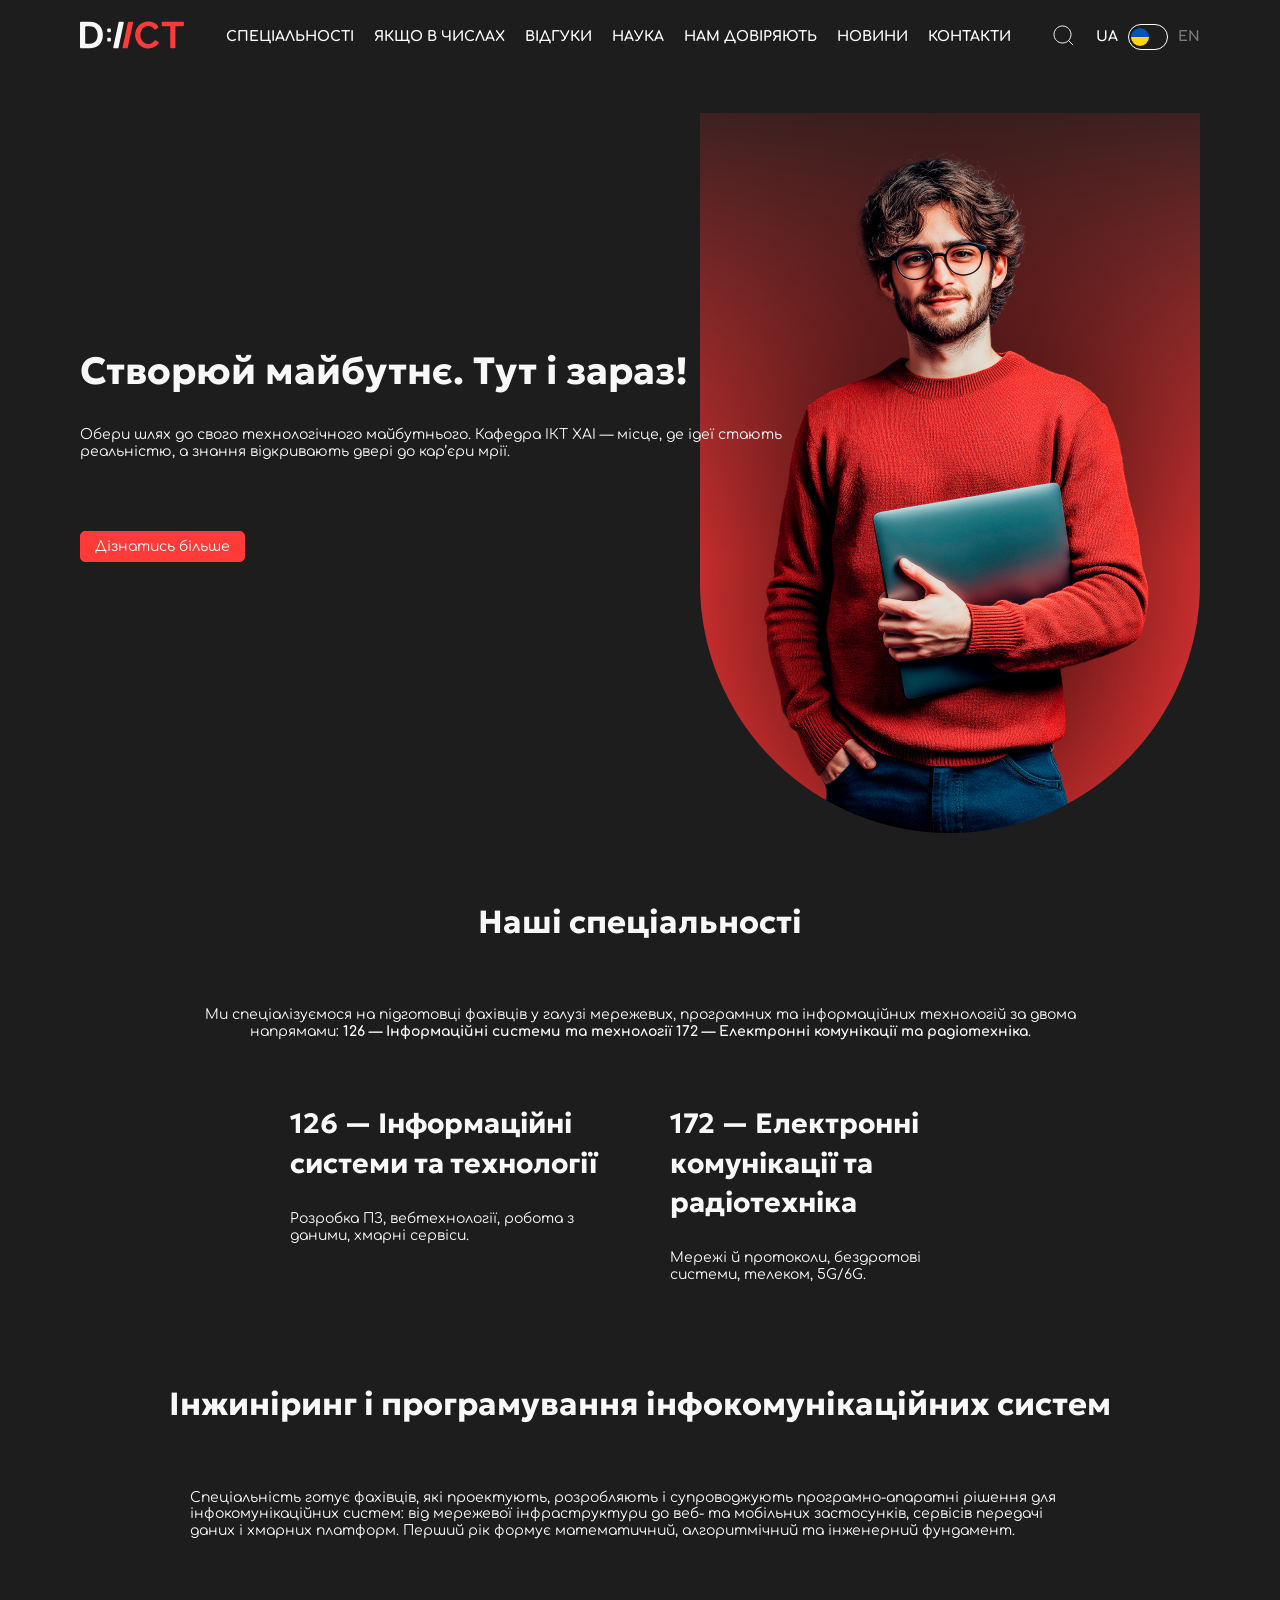
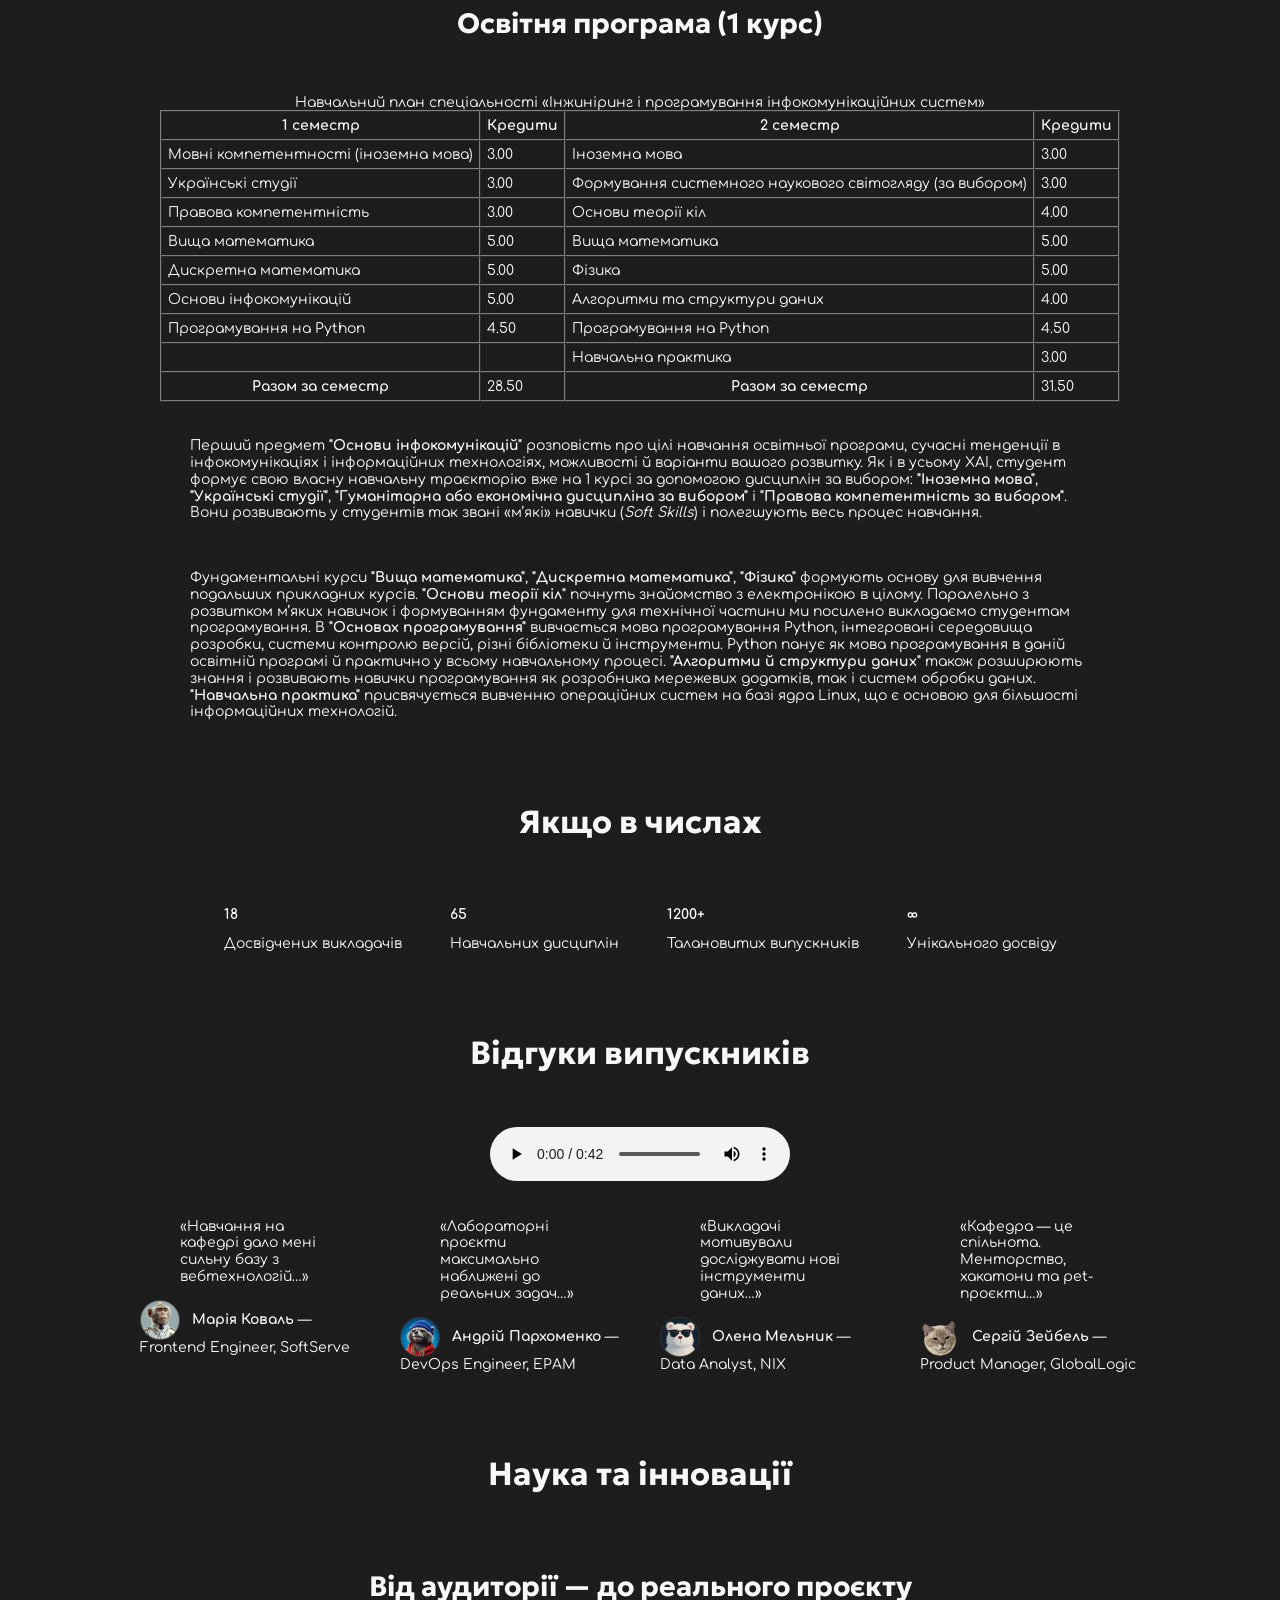
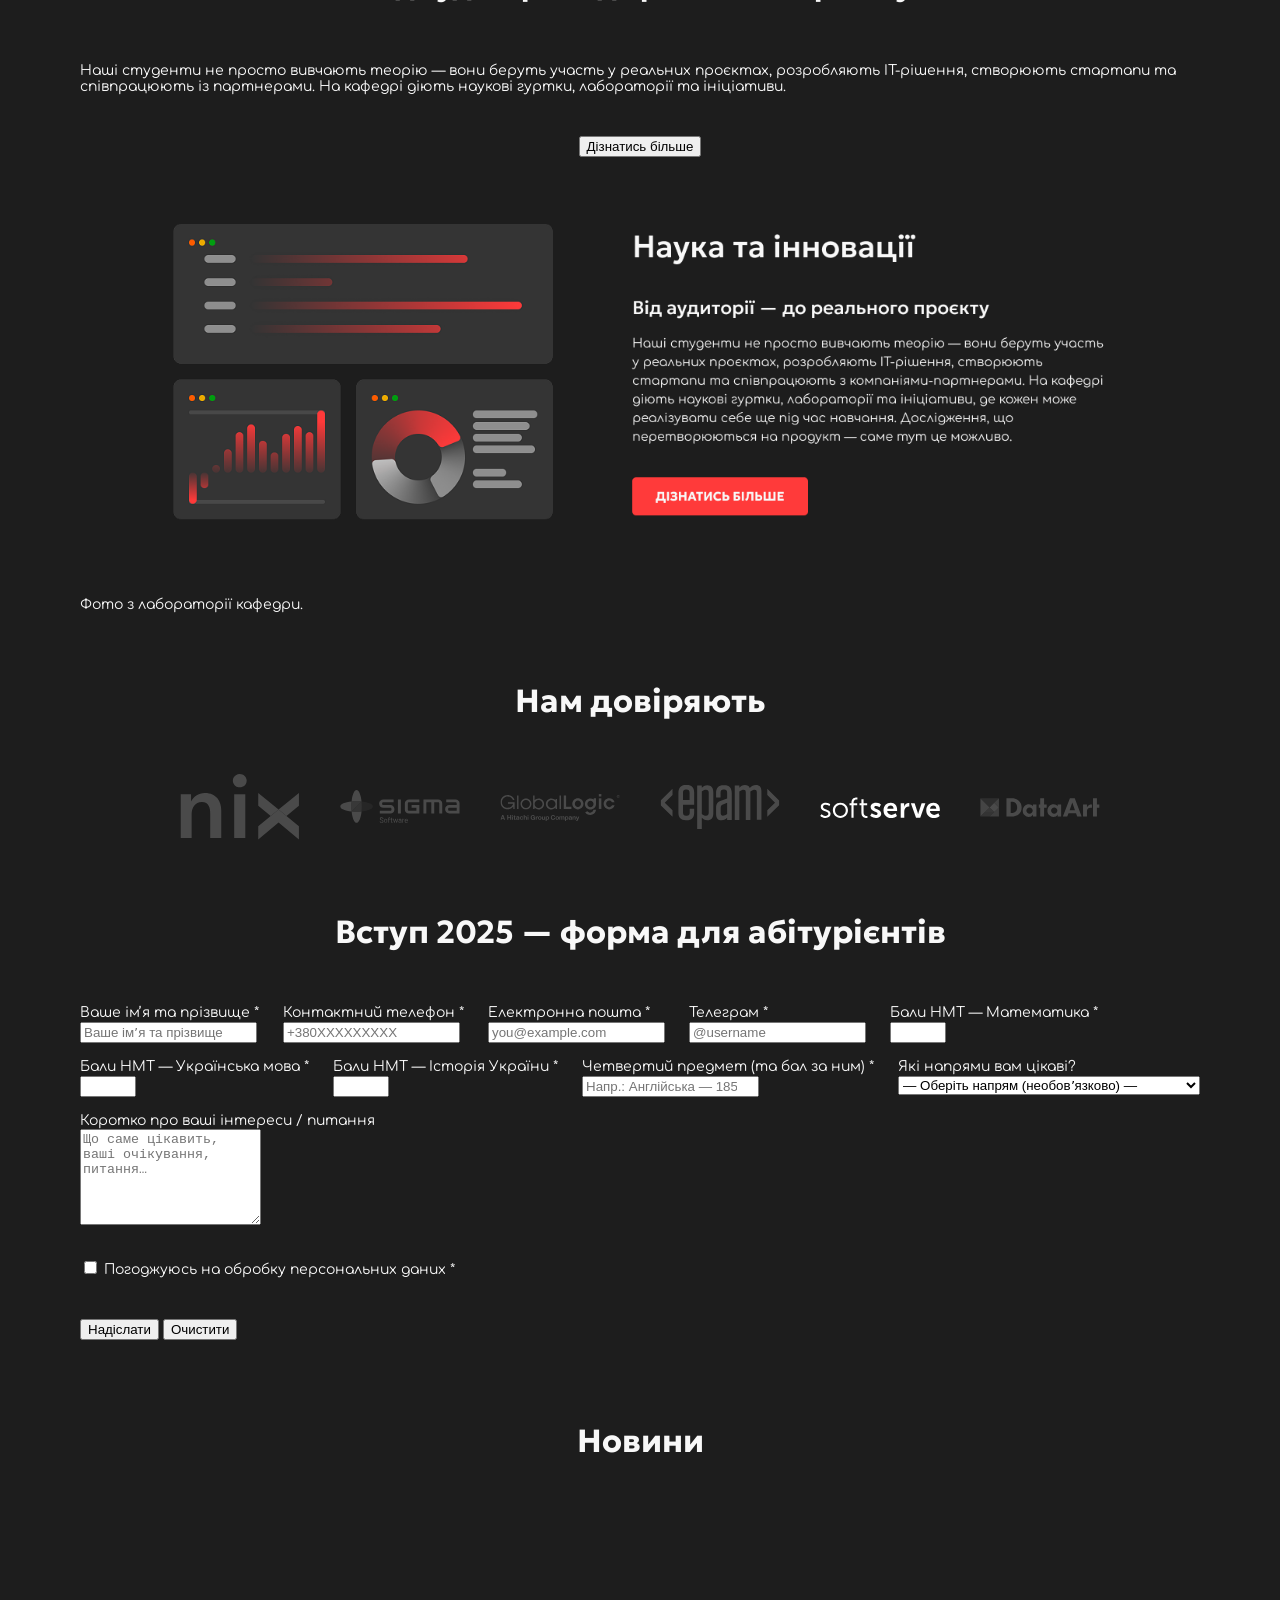
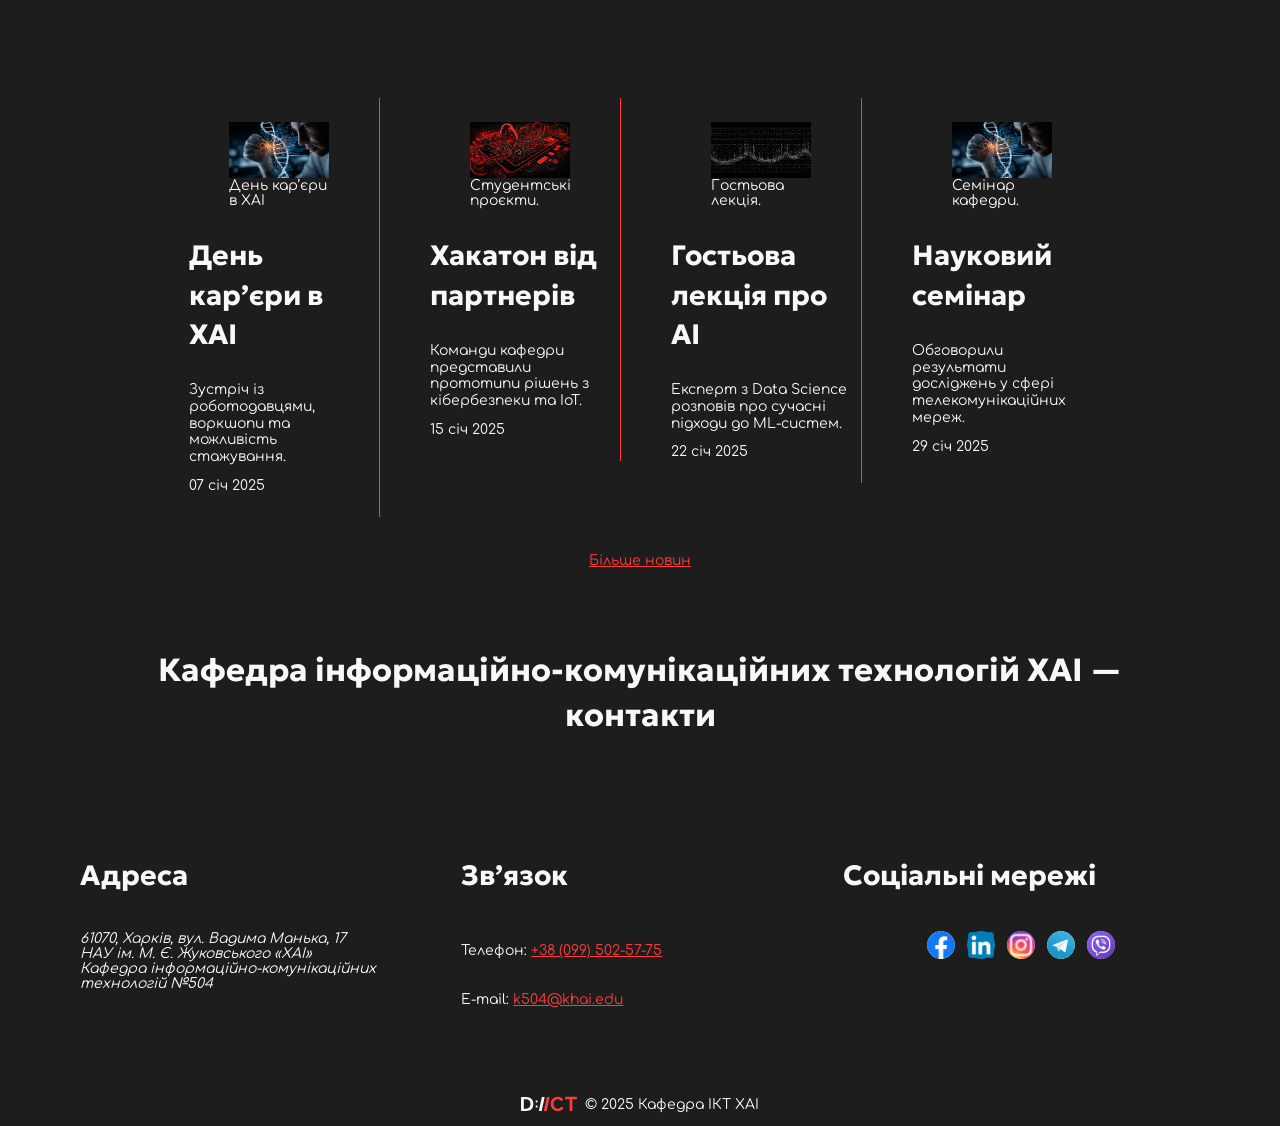
==== commit 84a44569: "merge branch dev" ====
--- a/index.html
+++ b/index.html
@@ -2,7 +2,7 @@
 <html lang="uk">
 <head>
     <meta charset="utf-8" />
-    <meta name="viewport" content="width=device-width, initial-scale=1" />
+    <meta name="viewport" content="width=device-width, initial-scale=1.0" />
     <meta http-equiv="X-UA-Compatible" content="IE=edge" />
     <title>Кафедра ІКТ — Головна</title>
 
@@ -28,7 +28,6 @@
             <li><a class="menu-link" href="#partners">Нам довіряють</a></li>
             <li><a class="menu-link" href="#news">Новини</a></li>
             <li><a class="menu-link" href="#contacts">Контакти</a></li>
-            <li><a class="menu-link" href="grid.html">Grid Layout</a></li>
         </ul>
     </nav>
 
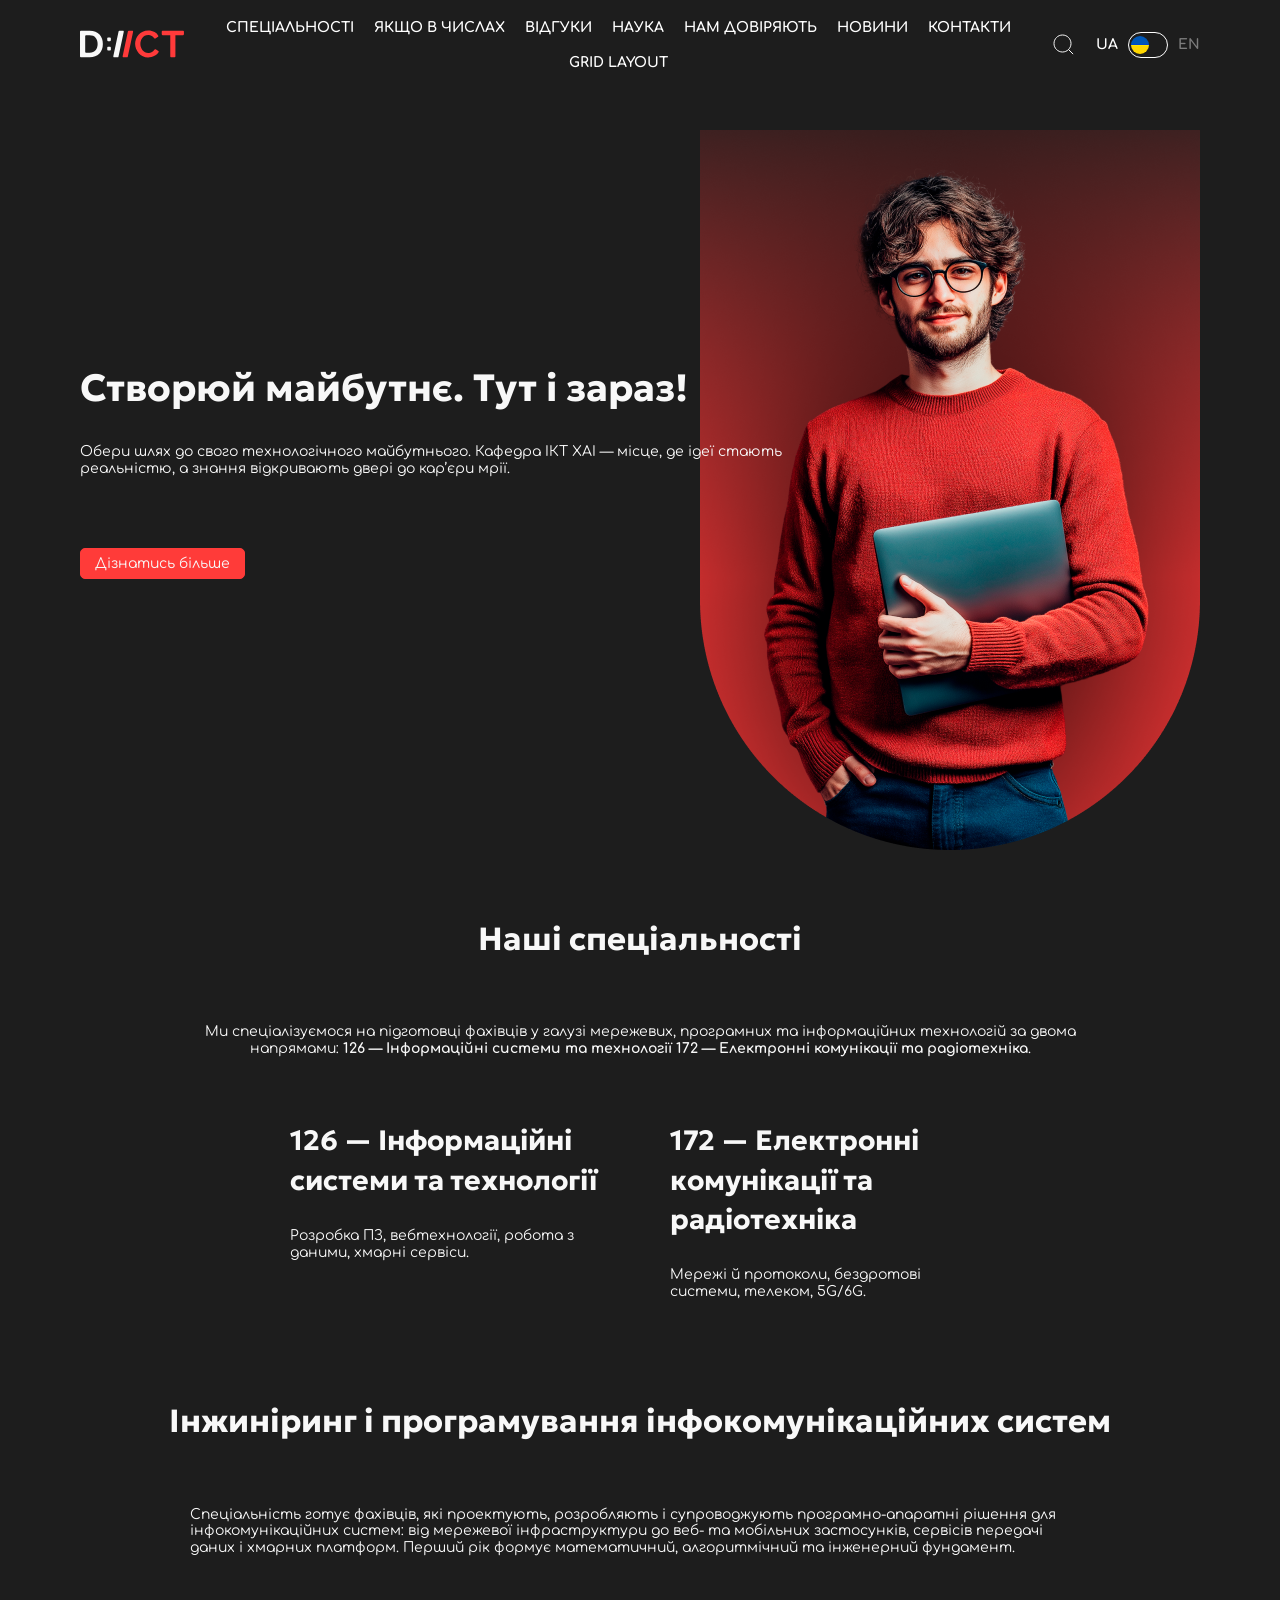
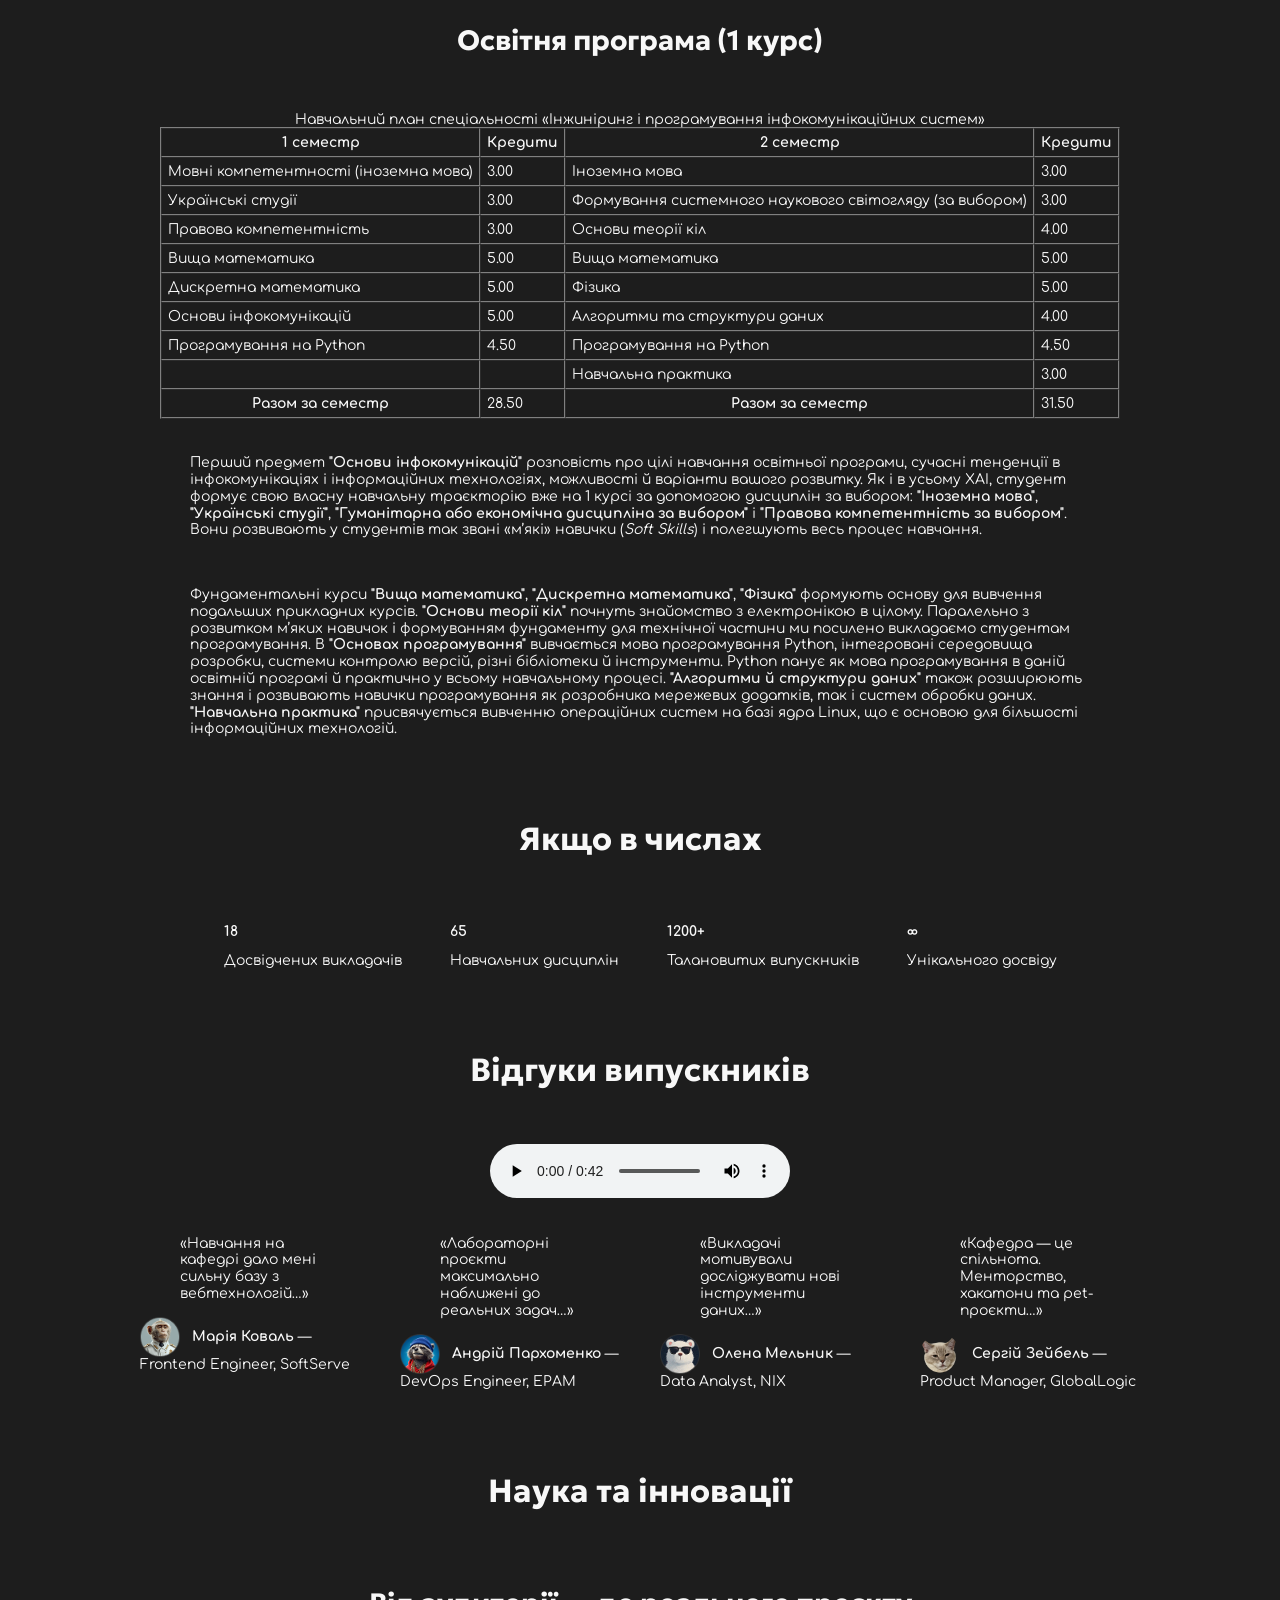
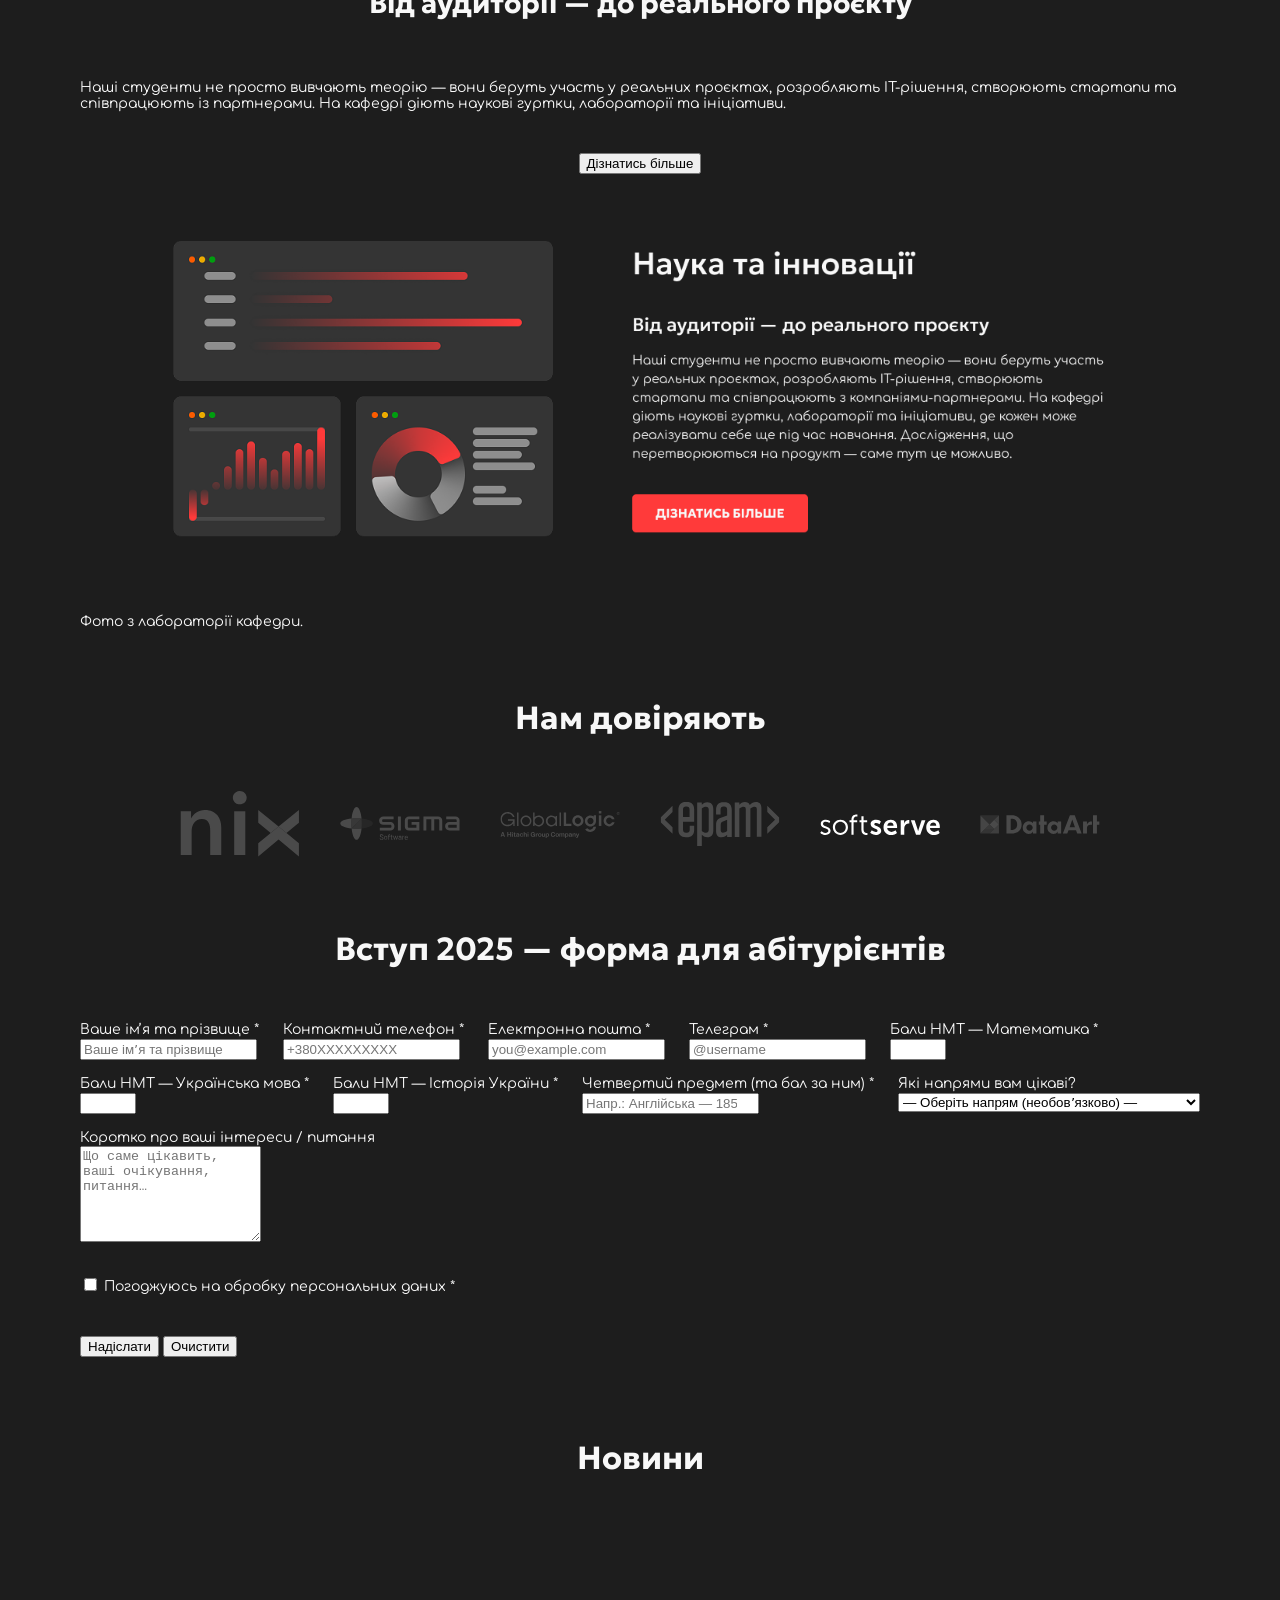
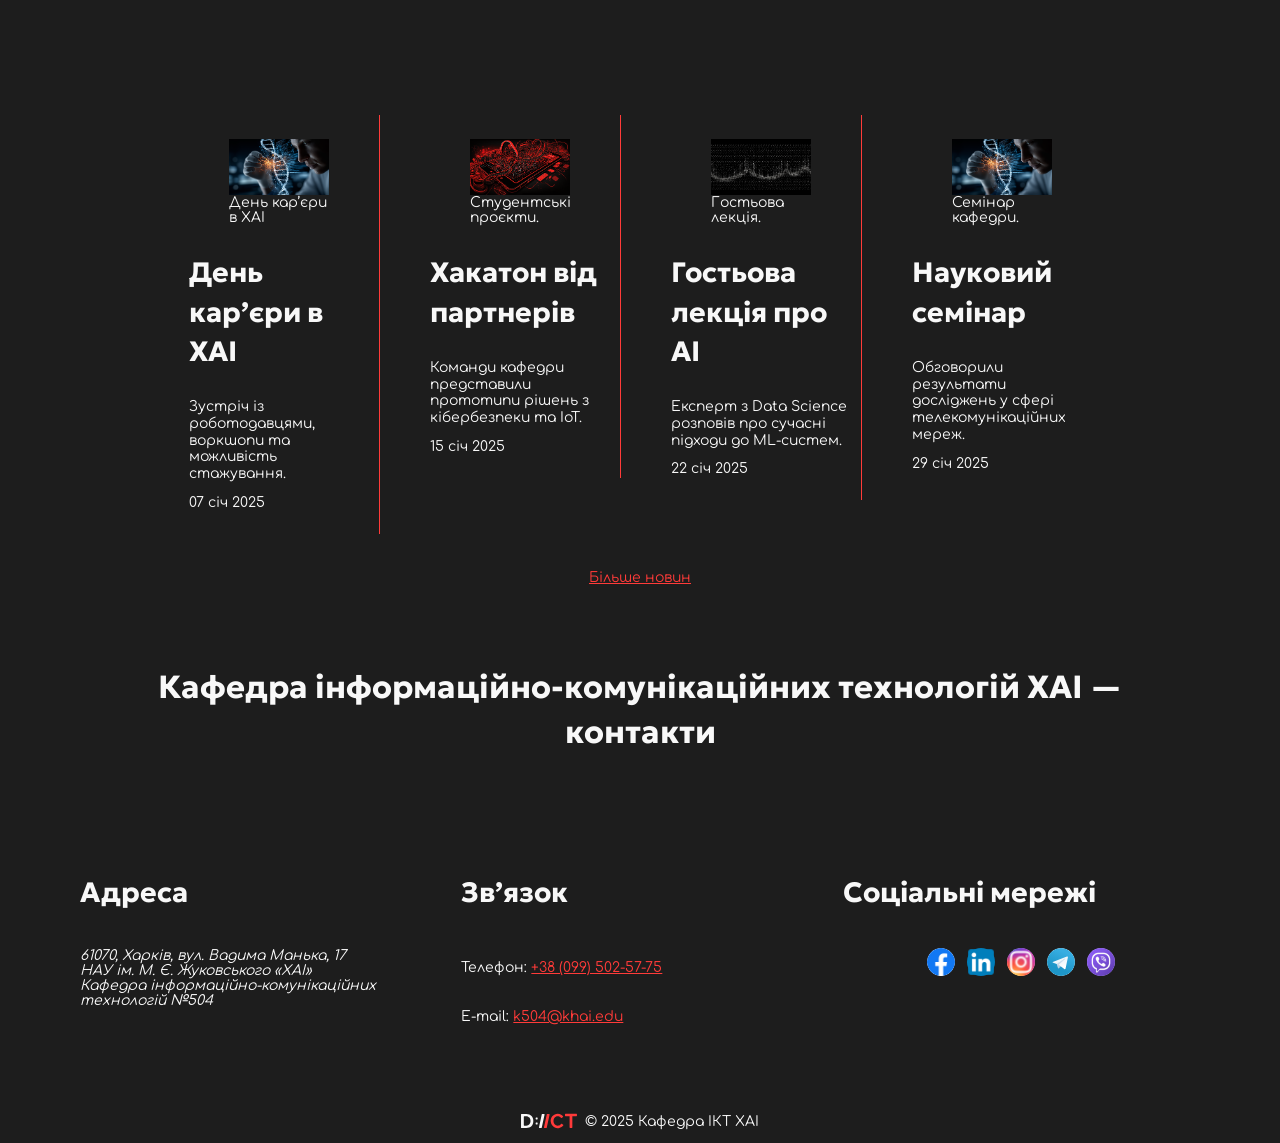
==== commit d6b0b58e: "Merge branch 'dev' into feature/pr10" ====
--- a/index.html
+++ b/index.html
@@ -28,6 +28,7 @@
             <li><a class="menu-link" href="#partners">Нам довіряють</a></li>
             <li><a class="menu-link" href="#news">Новини</a></li>
             <li><a class="menu-link" href="#contacts">Контакти</a></li>
+            <li><a class="menu-link" href="grid.html">Grid Layout</a></li>
         </ul>
     </nav>
 
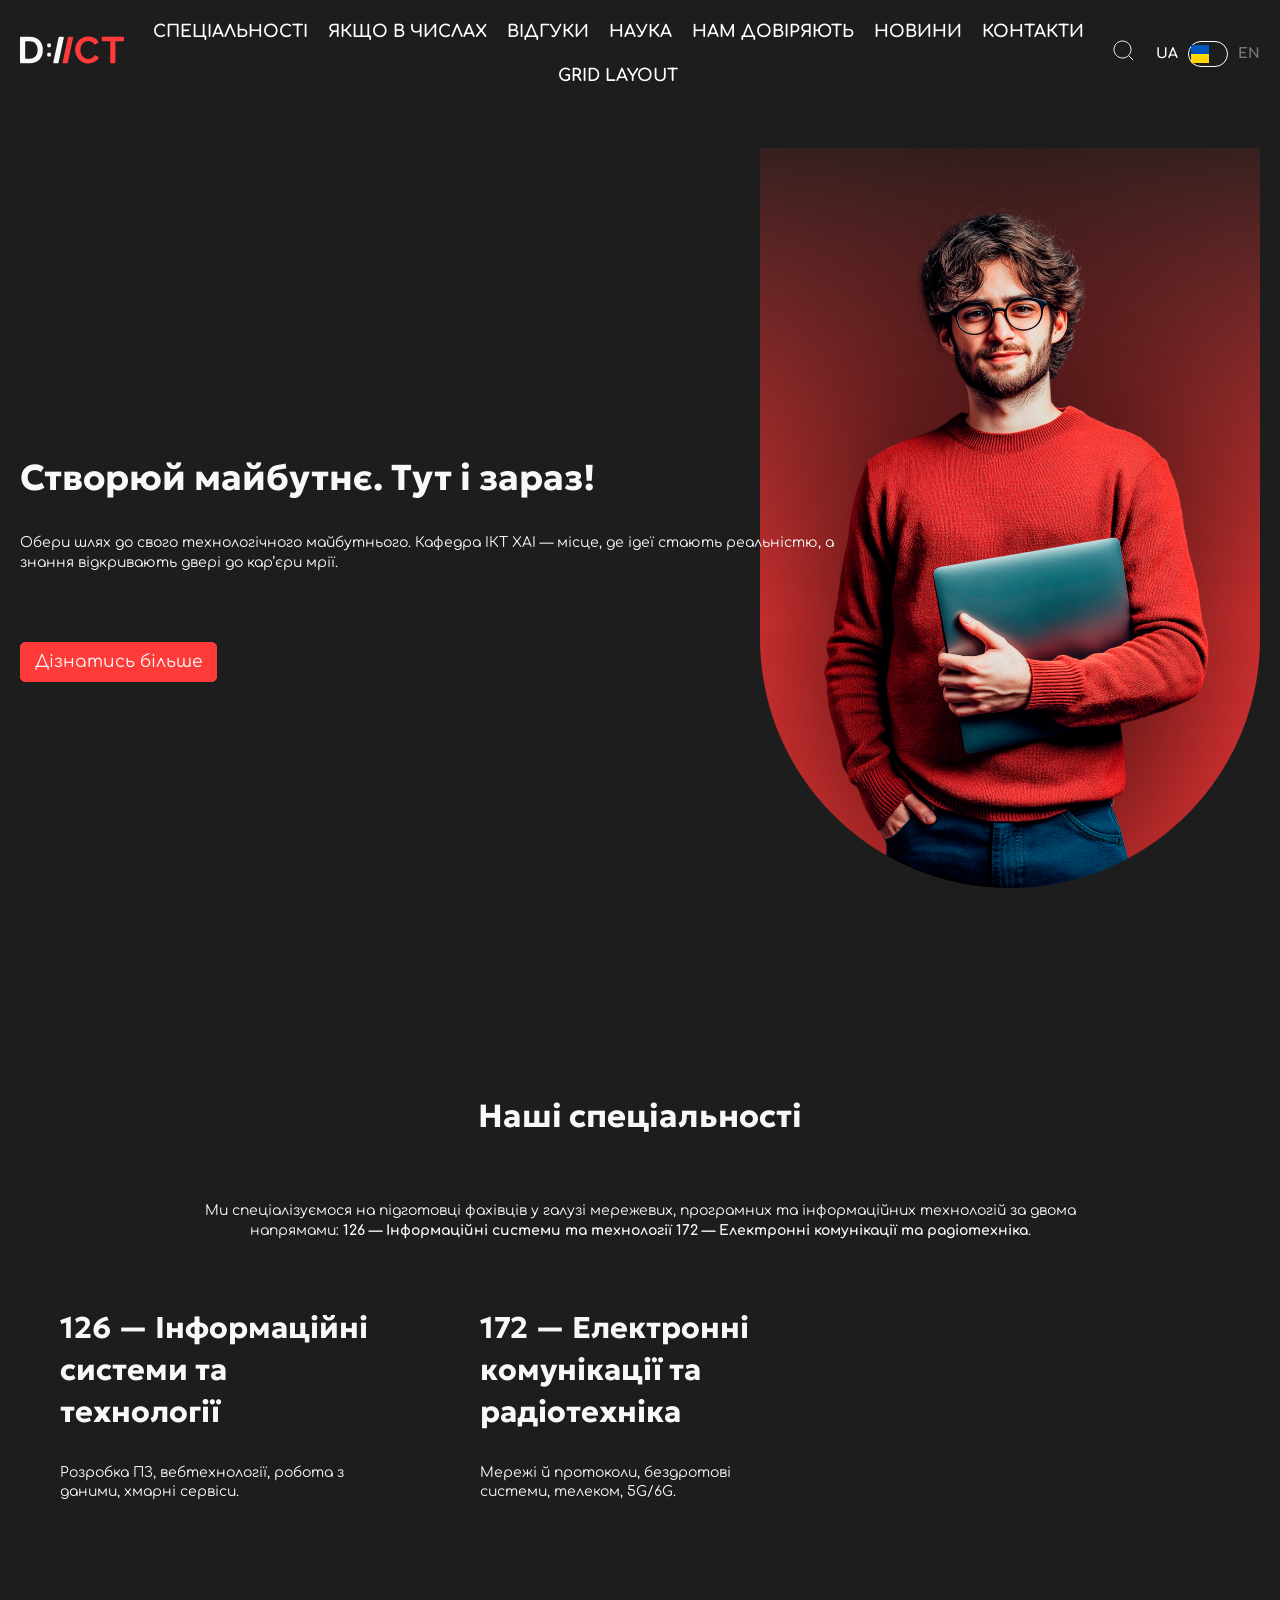
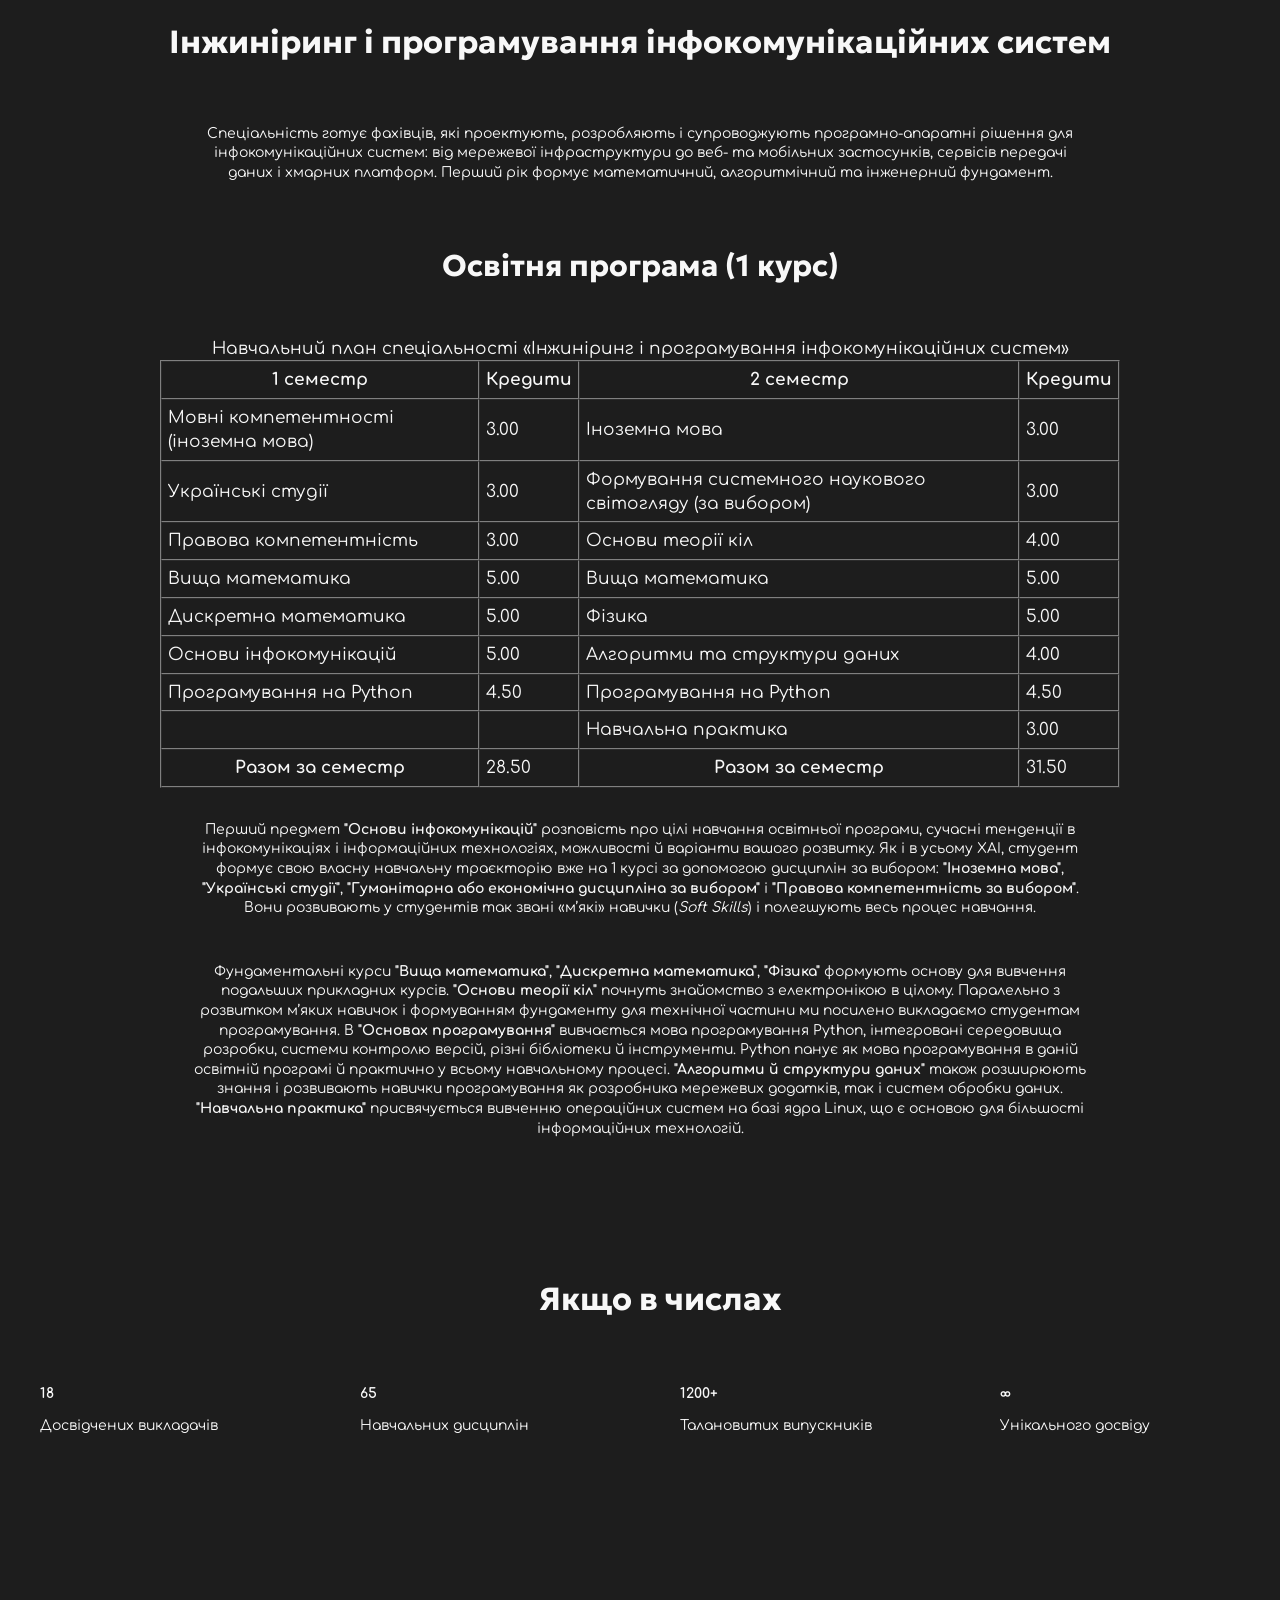
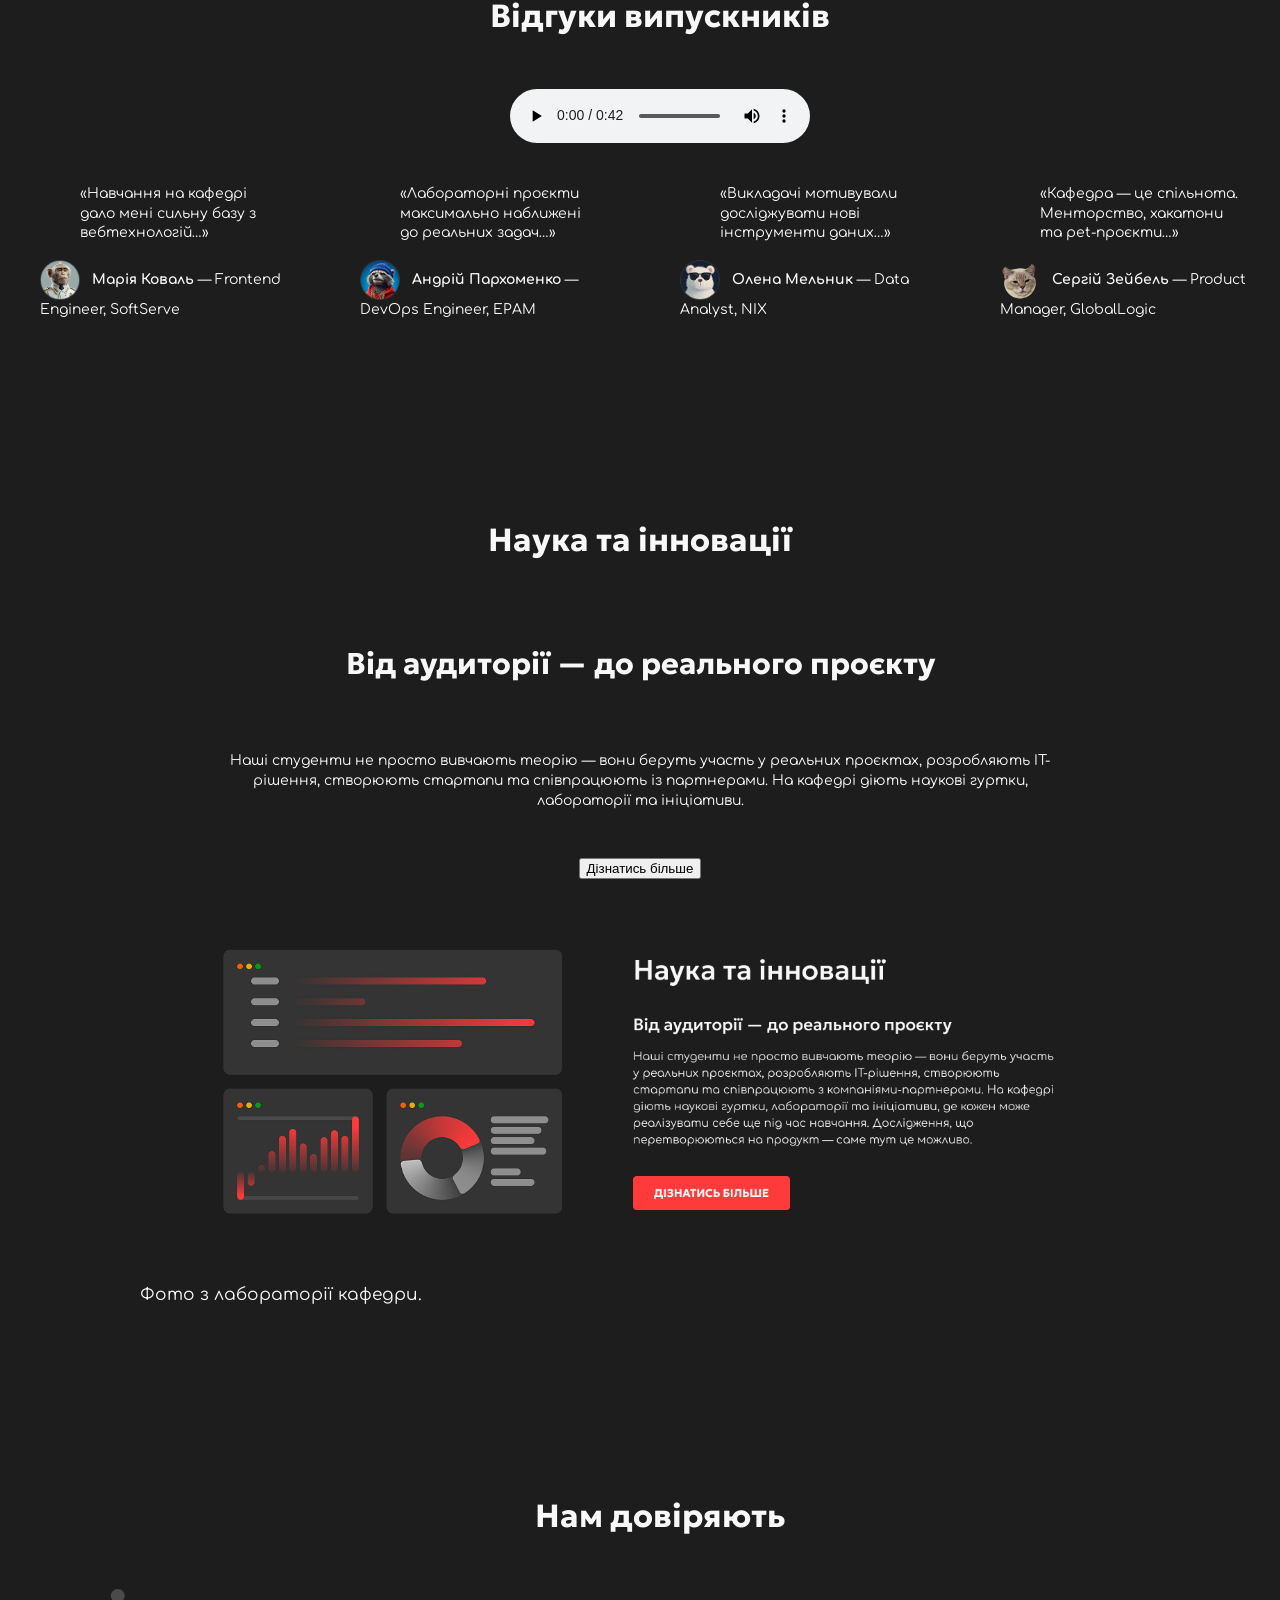
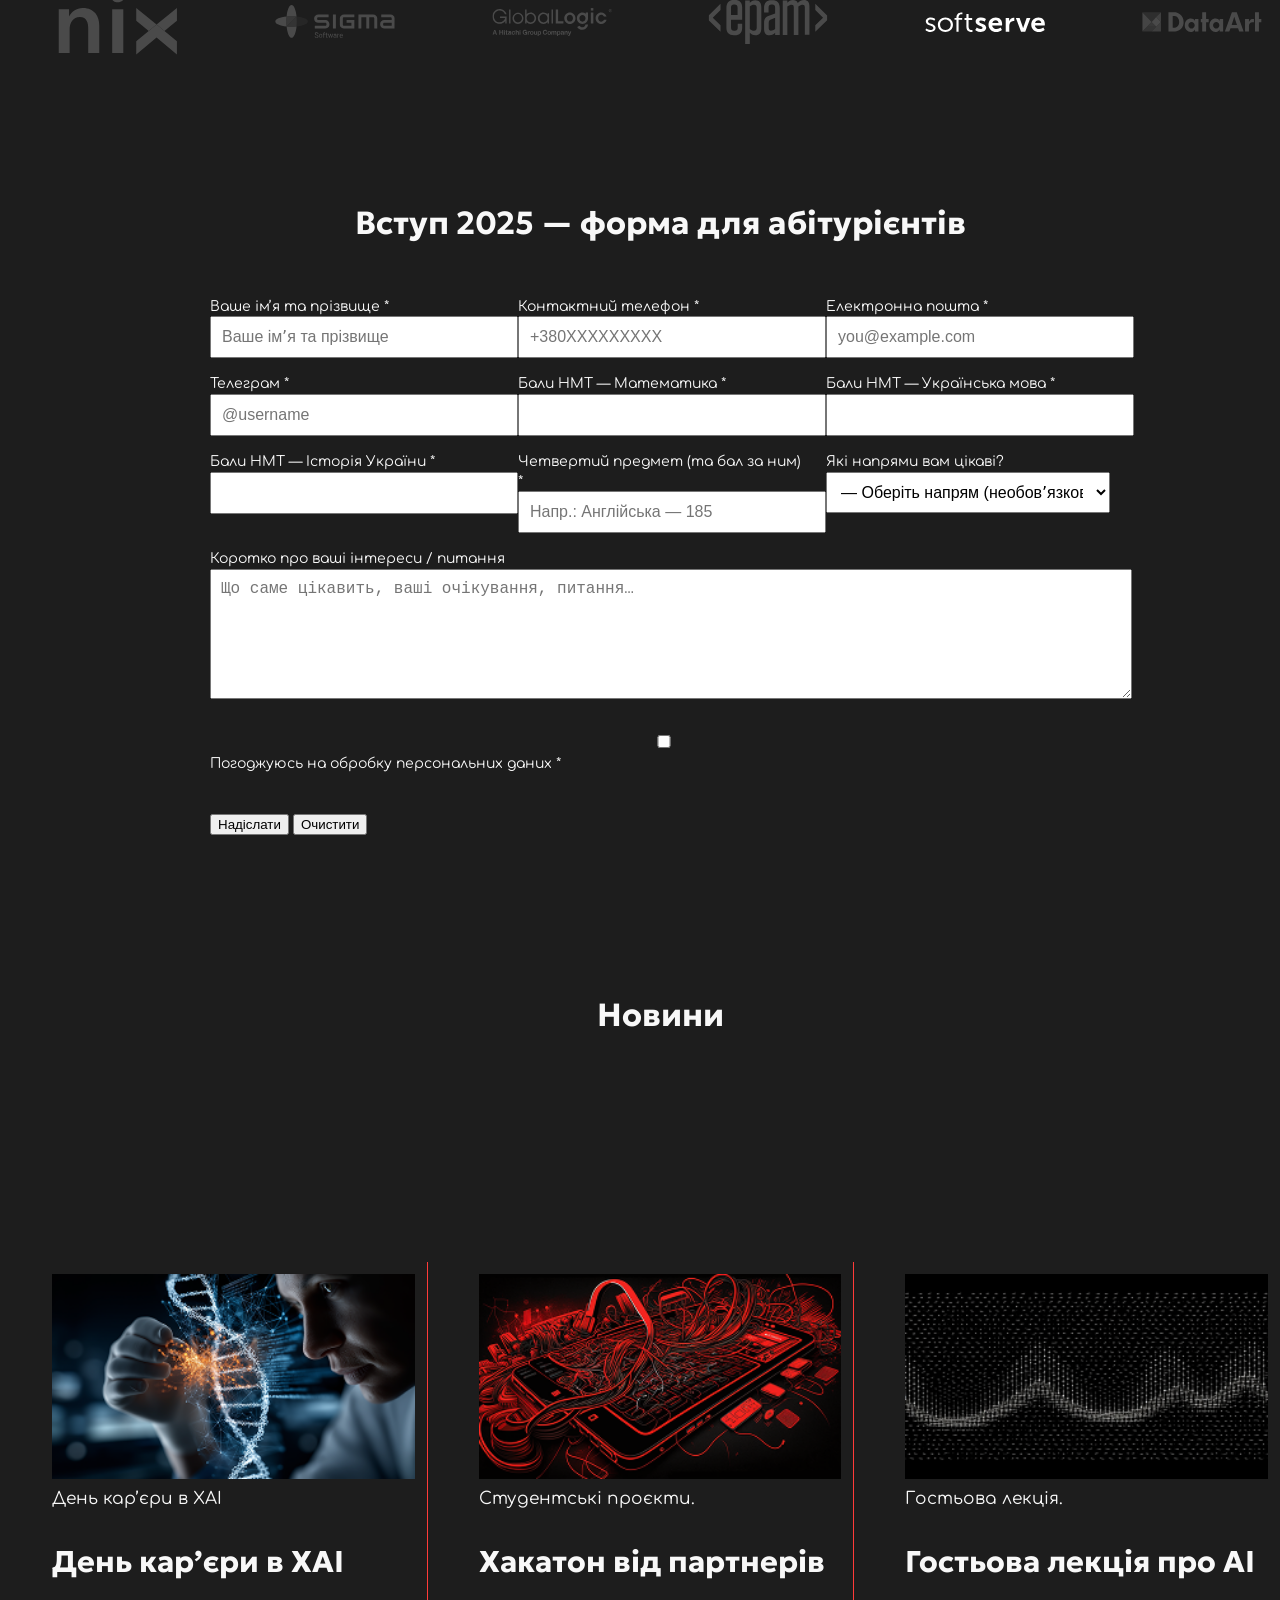
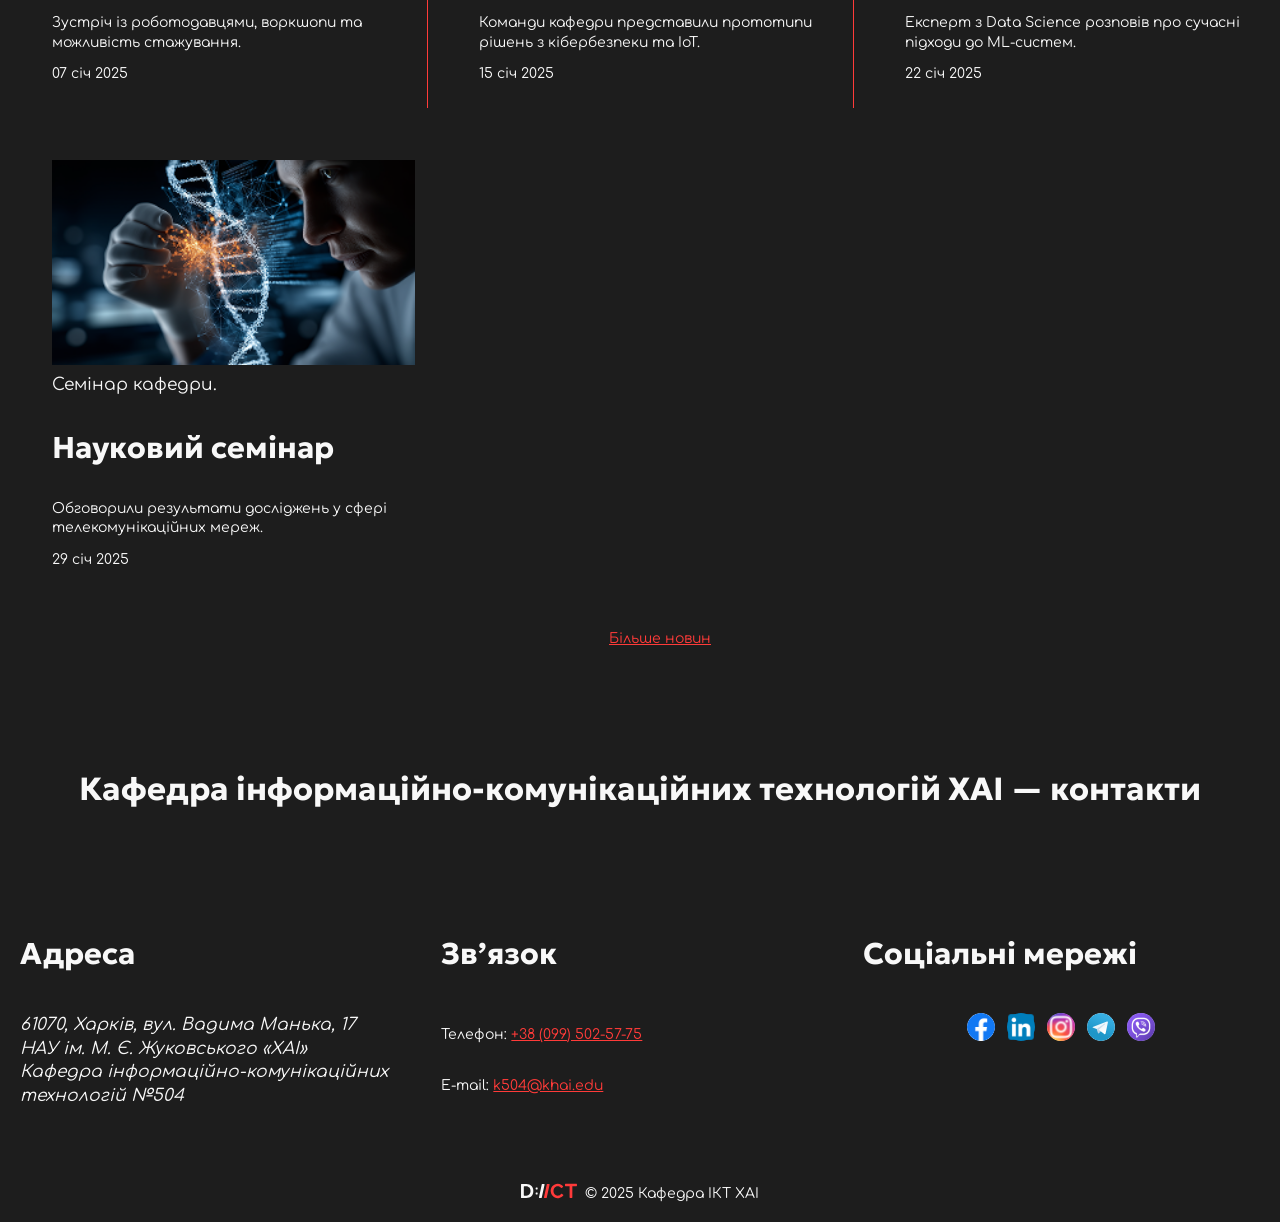
==== commit 5fa409f1: "feat: оновлення стилів під mobile-first" ====
--- a/index.html
+++ b/index.html
@@ -20,6 +20,10 @@
 
     <!-- Головне меню -->
     <nav aria-label="Головне меню">
+        <div class="burger-menu">
+            <button class="menu-toggle">Меню</button>
+        </div>
+
         <ul class="main-menu">
             <li><a class="menu-link" href="#specialties">Спеціальності</a></li>
             <li><a class="menu-link" href="#numbers">Якщо в числах</a></li>
--- a/css/main.css
+++ b/css/main.css
@@ -18,45 +18,115 @@
   --silver-color: #bfbfbf;
 }
 
+/* MOBILE */
 body {
   font-size: 14px;
-  font-family: "Comfortaa", sans-serif;
-  color: var(--primary-text-color);
-}
-
-h1, h2, h3, h4, h5, h6, .h1, .h2, .h3, .h4, .h5, .h6 {
+  line-height: 1.4;
+}
+
+h1 {
+  font-size: 28px;
+}
+
+h2 {
+  font-size: 26px;
+}
+
+h3 {
+  font-size: 24px;
+}
+
+h4 {
+  font-size: 22px;
+}
+
+h5 {
+  font-size: 20px;
+}
+
+h6 {
+  font-size: 18px;
+}
+
+/* TABLET (796px) */
+@media (min-width: 796px) {
+  body {
+    font-size: 16px;
+  }
+  h1 {
+    font-size: 32px;
+  }
+  h2 {
+    font-size: 28px;
+  }
+  h3 {
+    font-size: 26px;
+  }
+  h4 {
+    font-size: 24px;
+  }
+  h5 {
+    font-size: 22px;
+  }
+  h6 {
+    font-size: 20px;
+  }
+}
+/* DESKTOP SMALL (1024px) */
+@media (min-width: 1024px) {
+  h1 {
+    font-size: 34px;
+  }
+  h2 {
+    font-size: 30px;
+  }
+  h3 {
+    font-size: 28px;
+  }
+  h4 {
+    font-size: 26px;
+  }
+  h5 {
+    font-size: 22px;
+  }
+  h6 {
+    font-size: 20px;
+  }
+  body {
+    font-size: 17px;
+  }
+}
+/* DESKTOP LARGE (1200px+) */
+@media (min-width: 1200px) {
+  h1 {
+    font-size: 36px;
+  }
+  h2 {
+    font-size: 32px;
+  }
+  h3 {
+    font-size: 30px;
+  }
+  h4 {
+    font-size: 28px;
+  }
+  h5 {
+    font-size: 24px;
+  }
+  h6 {
+    font-size: 22px;
+  }
+}
+h1, h2, h3, h4, h5, h6,
+.h1, .h2, .h3, .h4, .h5, .h6 {
   line-height: 1.4;
   font-weight: 700;
   font-family: "Geologica", sans-serif;
 }
 
-h1, .h1 {
-  font-size: 38px;
-}
-
-h2, .h2 {
-  font-size: 32px;
-}
-
-h3, .h3 {
-  font-size: 28px;
-}
-
-h4, .h4 {
-  font-size: 24px;
-}
-
-h5, .h5 {
-  font-size: 18px;
-}
-
-h6, .h6 {
-  font-size: 16px;
-}
-
 .p, p {
   font-size: 14px;
-  line-height: 1.2;
+  line-height: 1.4;
   margin: 12px 0;
 }
 
@@ -88,15 +158,66 @@
   font-style: italic;
 }
 
+/* BODY */
 body {
   background: var(--primary-color);
   color: var(--primary-text-color);
   font-family: "Comfortaa", sans-serif;
-  max-width: 80em;
   margin: 0 auto;
   padding: 0 20px;
 }
 
+/* CONTAINER */
+.container {
+  width: 100%;
+  padding: 0 20px;
+  margin: 0 auto;
+  max-width: 100%;
+}
+
+/* TABLET */
+@media (min-width: 796px) {
+  .container {
+    max-width: 768px;
+  }
+}
+/* DESKTOP-SM (1024) */
+@media (min-width: 1024px) {
+  .container {
+    max-width: 1000px;
+  }
+}
+/* DESKTOP-LG (1200) */
+@media (min-width: 1200px) {
+  .container {
+    max-width: 1200px;
+  }
+}
+/* GRID */
+.row {
+  display: flex;
+  flex-wrap: wrap;
+  gap: 20px;
+}
+
+/* MOBILE — 1 column */
+.col {
+  width: 100%;
+}
+
+/* TABLET — 2 columns */
+@media (min-width: 796px) {
+  .col-6 {
+    width: calc(50% - 20px);
+  }
+}
+/* DESKTOP — 3 columns */
+@media (min-width: 1024px) {
+  .col-4 {
+    width: calc(33.333% - 20px);
+  }
+}
+/* LINKS / BUTTONS */
 a {
   color: var(--red-color);
 }
@@ -109,6 +230,7 @@
   border-radius: 5px;
   margin: 40px 0;
   border: 1px solid var(--red-color);
+  cursor: pointer;
 }
 .button p {
   margin: 0;
@@ -121,6 +243,7 @@
   background: var(--primary-color);
 }
 
+/* SECTIONS */
 section {
   margin: 40px 0;
 }
@@ -139,26 +262,30 @@
 }
 
 nav {
-  width: calc(100% - 298px);
-}
-
-.search {
-  width: 24px;
+  width: calc(100% - 292px);
+  display: flex;
+  align-items: center;
+  position: relative;
+}
+nav .burger-menu {
   margin-left: auto;
-}
-
-.lang {
-  width: 104px;
-}
-
-nav {
-  width: calc(100% - 292px);
+  width: fit-content;
+}
+nav .burger-menu .menu-toggle {
+  margin: 0;
+  padding: 8px 16px;
+  background: #ff3b39;
+  border: none;
+  color: white;
+  border-radius: 4px;
+  cursor: pointer;
+  font-weight: bold;
 }
 nav .main-menu {
   margin: 0;
   padding: 0;
   list-style: none;
-  display: flex;
+  display: none;
   flex-direction: row;
   flex-wrap: wrap;
   gap: 20px;
@@ -170,6 +297,17 @@
   color: #ffffff;
   text-transform: uppercase;
   font-weight: bold;
+}
+nav .main-menu.show {
+  display: flex;
+  position: absolute;
+  top: 53px;
+  width: 90%;
+  left: 0;
+  margin: 0;
+  padding: 20px;
+  background: var(--primary-color);
+  z-index: 999;
 }
 
 .lang {
@@ -219,7 +357,6 @@
   display: none;
   width: 18px;
   height: 18px;
-  border-radius: 50%;
   background: url("/images/uk.png");
   background-size: 18px 18px;
   position: absolute;
@@ -237,7 +374,6 @@
   display: none;
   width: 18px;
   height: 18px;
-  border-radius: 50%;
   background: url("/images/en.png") no-repeat;
   background-size: 18px 18px;
   position: absolute;
@@ -248,6 +384,20 @@
   display: block;
 }
 
+@media (min-width: 1200px) {
+  header nav {
+    justify-content: center;
+  }
+  header nav .burger-menu {
+    display: none;
+  }
+  header nav .main-menu {
+    display: flex;
+    position: static;
+    padding: 0;
+    width: auto;
+  }
+}
 footer {
   display: flex;
   flex-wrap: wrap;
@@ -290,148 +440,273 @@
   justify-content: center;
 }
 
-#feedbacks .cards-wrapper .card {
-  padding: 20px;
-  border-radius: 20px;
-  border: 1px solid #7c7c7c;
-}
-
 #feedbacks {
+  width: 100%;
+  padding: 40px 20px;
   display: flex;
   flex-direction: column;
   align-items: center;
   gap: 24px;
 }
-
 #feedbacks #alumni-list {
   list-style: none;
   margin: 0;
   padding: 0;
   display: flex;
-  flex-wrap: wrap;
-  gap: 40px;
-  justify-content: center;
-  align-items: flex-start;
-}
-
-/* ширина кожного відгуку */
+  flex-direction: column; /* MOBILE: одна колонка */
+  gap: 24px;
+  width: 100%;
+  align-items: center;
+}
 #feedbacks #alumni-list li {
-  flex: 0 1 220px;
-}
-
-#in-numbers .cards-wrapper .card {
-  padding: 10px;
-  border-right: 1px solid #ff3b39;
-}
-#in-numbers .cards-wrapper .card:last-child {
-  border-right: none;
-}
-
+  width: 100%;
+  max-width: 360px;
+}
+
+/* TABLET */
+@media (min-width: 796px) {
+  #feedbacks #alumni-list {
+    display: grid;
+    grid-template-columns: repeat(2, 1fr);
+    gap: 32px;
+  }
+  #feedbacks #alumni-list li {
+    max-width: none;
+    width: 100%;
+  }
+}
+/* DESKTOP SMALL (1024px) */
+@media (min-width: 1024px) {
+  #feedbacks #alumni-list {
+    grid-template-columns: repeat(3, 1fr);
+    gap: 36px;
+  }
+}
+/* DESKTOP LARGE (1200px+) */
+@media (min-width: 1200px) {
+  #feedbacks #alumni-list {
+    grid-template-columns: repeat(4, 1fr);
+    gap: 40px;
+  }
+}
 #in-numbers {
+  width: 100%;
+  padding: 40px 20px;
   display: flex;
   flex-direction: column;
   align-items: center;
   gap: 24px;
 }
-
 #in-numbers ul {
   list-style: none;
   margin: 0;
   padding: 0;
   display: flex;
-  flex-wrap: wrap;
-  gap: 48px;
+  flex-direction: column; /* MOBILE – одна колонка */
+  gap: 24px;
+  width: 100%;
+  align-items: center;
+}
+#in-numbers ul li {
+  width: 100%;
+  max-width: 320px;
+}
+#in-numbers ul li .card {
+  padding: 10px;
+  border-right: none; /* на мобилке отключено */
+}
+
+/* TABLET */
+@media (min-width: 796px) {
+  #in-numbers ul {
+    display: grid;
+    grid-template-columns: repeat(2, 1fr); /* 2 колонки */
+    gap: 32px;
+  }
+  #in-numbers ul li {
+    max-width: none;
+    width: 100%;
+  }
+}
+/* DESKTOP SMALL (1024px) */
+@media (min-width: 1024px) {
+  #in-numbers ul {
+    grid-template-columns: repeat(3, 1fr); /* 3 колонки */
+    gap: 36px;
+  }
+}
+/* DESKTOP LARGE (1200px+) */
+@media (min-width: 1200px) {
+  #in-numbers ul {
+    grid-template-columns: repeat(4, 1fr);
+    gap: 40px;
+  }
+  #in-numbers ul li .card {
+    border-right: 1px solid #ff3b39;
+  }
+  #in-numbers ul li:last-child .card {
+    border-right: none;
+  }
+}
+#news {
+  width: 100%;
+  padding: 40px 20px;
+  display: flex;
+  flex-direction: column;
+  align-items: center;
+  gap: 24px;
+}
+#news figure {
+  margin: 0;
+  display: flex;
   justify-content: center;
-  align-items: flex-start;
-}
-
-#news {
-  display: flex;
-  flex-direction: column;
-  align-items: center;
-  gap: 24px;
-}
-
-/* видео по центру і зменшене */
-#news > figure {
-  margin: 0;
-  display: flex;
-  justify-content: center;
-}
-
-#news > figure video {
-  display: block;
-  width: 320px;
+}
+#news figure video {
+  width: 100%;
+  max-width: 320px;
   height: auto;
-  max-width: 100%;
-}
-
-/* список новин як ряд блоків по центру */
+  display: block;
+}
+#news .news-card figure {
+  width: 100%;
+  display: block;
+}
+#news .news-card figure img {
+  width: 100%;
+  display: block;
+}
+#news .news-card figure figcaption {
+  width: 100%;
+  display: block;
+  text-align: left;
+  margin-top: 8px;
+}
 #news .news-cards {
   list-style: none;
   margin: 0;
   padding: 0;
-  display: flex;
-  flex-wrap: wrap;
-  gap: 40px;
-  justify-content: center;
+  width: 100%;
+  display: flex;
+  flex-direction: column; /* MOBILE */
+  gap: 24px;
+  align-items: center;
+}
+#news .news-card {
+  width: 100%;
+  max-width: 360px;
+  border: none;
+  display: flex;
+  flex-direction: column;
   align-items: flex-start;
 }
-
-#news .news-card {
-  flex: 0 1 200px;
-  min-width: 0;
-  border-right: 1px solid #ff3b39;
-}
-#news .news-card:last-child {
-  border-right: none;
-}
-
-/* відступи всередині карточки */
 #news .news-card .content-wrapper {
-  padding: 10px;
-}
-
-/* картинки під ширину картки */
+  padding: 12px;
+}
 #news .news-card img {
-  display: block;
   width: 100%;
   height: auto;
-}
-
+  display: block;
+}
+
+/* TABLET (796px) */
+@media (min-width: 796px) {
+  #news .news-cards {
+    display: grid;
+    grid-template-columns: repeat(2, 1fr);
+    gap: 32px;
+  }
+  #news .news-card {
+    max-width: none;
+    width: 100%;
+  }
+}
+/* DESKTOP SMALL (1024px) */
+@media (min-width: 1024px) {
+  #news .news-cards {
+    grid-template-columns: repeat(3, 1fr); /* 3 колонки */
+    gap: 36px;
+  }
+  #news .news-card {
+    border-right: none;
+  }
+}
+/* DESKTOP LARGE (1200px+) */
+@media (min-width: 1200px) {
+  #news .news-cards {
+    grid-template-columns: repeat(3, 1fr);
+    gap: 40px;
+  }
+  #news .news-card {
+    border-right: 1px solid #ff3b39;
+  }
+  #news .news-card:last-child {
+    border-right: none;
+  }
+}
 #specialties {
-  /* секція як центрований блок */
   max-width: 1200px;
   margin: 40px auto;
+  padding: 0 20px;
   display: flex;
   flex-direction: column;
   align-items: center;
   gap: 24px;
 }
 
-/* опис по центру */
 #specialties > p {
   max-width: 900px;
   text-align: center;
 }
 
-/* список з двома спецами */
+/* MOBILE — одна колонка */
 #specialties > ul {
   list-style: none;
   margin: 0;
   padding: 0;
   display: flex;
-  justify-content: center; /* центр по горизонталі */
-  align-items: flex-start;
-  gap: 60px; /* відстань між двома блоками */
-}
-
-/* кожен елемент — фіксована компактна картка,
-   щоб Flex міг нормально їх центрувати */
+  flex-direction: column;
+  gap: 24px;
+  width: 100%;
+  align-items: center;
+}
+
 #specialties > ul > li {
-  flex: 0 0 320px; /* ширина блоку спецiальності */
-}
-
+  width: 100%;
+  max-width: 360px;
+}
+
+/* TABLET (796px) */
+@media (min-width: 796px) {
+  #specialties > ul {
+    display: grid;
+    grid-template-columns: repeat(2, 1fr); /* 2 колонки */
+    gap: 40px;
+    justify-items: center;
+  }
+  #specialties > ul > li {
+    max-width: none;
+    width: 100%;
+  }
+}
+/* DESKTOP SMALL (1024px) */
+@media (min-width: 1024px) {
+  #specialties > ul {
+    grid-template-columns: repeat(3, 1fr);
+    gap: 48px;
+  }
+  #specialties > ul > li {
+    width: 100%;
+  }
+}
+/* DESKTOP LARGE (1200px+) */
+@media (min-width: 1200px) {
+  #specialties > ul {
+    gap: 60px;
+  }
+  #specialties > ul > li {
+    width: 320px;
+  }
+}
 /* текст усередині картки */
 #specialties > ul > li > article {
   text-align: left;
@@ -439,16 +714,14 @@
 
 #banner {
   position: relative;
-  height: 720px;
-  display: flex;
-  align-items: center;
   overflow: hidden;
+  padding: 40px 0;
 }
 #banner .content-wrapper {
-  width: 67%;
-  display: flex;
-  flex-direction: column;
-  gap: 30px;
+  width: 100%;
+  display: flex;
+  flex-direction: column;
+  gap: 20px;
   position: relative;
   z-index: 9;
 }
@@ -463,89 +736,290 @@
   cursor: pointer;
 }
 #banner .image-wrapper {
-  position: absolute;
-  top: -80px;
+  width: 100%;
+  margin-top: 20px;
+  position: relative;
+  top: 0;
   right: 0;
 }
-
+#banner .image-wrapper img {
+  width: 100%;
+  height: auto;
+  display: block;
+}
+
+/* TABLET */
+@media (min-width: 796px) {
+  #banner {
+    display: flex;
+    align-items: center;
+    padding: 60px 0;
+  }
+  #banner .content-wrapper {
+    width: 50%;
+    gap: 30px;
+  }
+  #banner .image-wrapper {
+    width: 50%;
+    position: absolute;
+    top: -40px;
+    right: 0;
+  }
+  #banner .image-wrapper img {
+    width: 100%;
+  }
+}
+/* DESKTOP SMALL (1024px) */
+@media (min-width: 1024px) {
+  #banner {
+    padding: 80px 0;
+  }
+  #banner .content-wrapper {
+    width: 55%;
+  }
+  #banner .image-wrapper {
+    width: 45%;
+    top: -60px;
+  }
+}
+/* DESKTOP LARGE (1200px+) */
+@media (min-width: 1200px) {
+  #banner {
+    height: 720px;
+  }
+  #banner .content-wrapper {
+    width: 67%;
+  }
+  #banner .image-wrapper {
+    top: -80px;
+    right: 0;
+    width: auto;
+  }
+}
 #apply {
-  display: flex;
-  flex-direction: column; /* заголовок + форма стовпчиком */
-  align-items: center; /* центр по горизонталі */
+  width: 100%;
+  padding: 40px 20px;
+  display: flex;
+  flex-direction: column;
+  align-items: center;
   gap: 24px;
 }
-
 #apply form {
+  width: 100%;
+  max-width: 500px;
   display: flex;
   flex-direction: column;
   gap: 16px;
-  align-items: flex-start; /* поля вирівняні ліворуч всередині форми */
-}
-
-/* групи полів у кілька колонок можна зібрати в ряд */
+  align-items: stretch;
+}
 #apply fieldset {
   border: none;
   margin: 0;
   padding: 0;
   display: flex;
-  flex-wrap: wrap;
-  gap: 16px 24px;
-}
-
+  flex-direction: column;
+  gap: 16px;
+}
 #apply fieldset p {
   margin: 0;
 }
-
+#apply input,
+#apply textarea,
+#apply select {
+  width: 100%;
+  padding: 10px;
+  font-size: 14px;
+}
+
+/* TABLET */
+@media (min-width: 796px) {
+  #apply form {
+    max-width: 700px;
+  }
+  #apply fieldset {
+    flex-direction: row;
+    flex-wrap: wrap;
+    gap: 16px 24px;
+  }
+  #apply fieldset p {
+    flex: 1 1 calc(50% - 24px);
+  }
+  #apply input,
+  #apply textarea,
+  #apply select {
+    font-size: 16px;
+  }
+}
+/* DESKTOP SMALL (1024px) */
+@media (min-width: 1024px) {
+  #apply form {
+    max-width: 800px;
+  }
+  #apply fieldset p {
+    flex: 1 1 calc(33.333% - 24px);
+  }
+}
+/* DESKTOP LARGE (1200px+) */
+@media (min-width: 1200px) {
+  #apply form {
+    max-width: 900px;
+  }
+  #apply fieldset p {
+    flex: 1 1 calc(33.333% - 24px);
+  }
+}
 #partners {
-  display: flex;
-  flex-direction: column; /* заголовок + логотипи стовпчиком */
-  align-items: center; /* центр по горизонталі */
+  width: 100%;
+  padding: 40px 20px;
+  display: flex;
+  flex-direction: column;
+  align-items: center;
   gap: 24px;
 }
-
 #partners ul[aria-label="Партнерські компанії"] {
   list-style: none;
   margin: 0;
   padding: 0;
   display: flex;
-  flex-wrap: wrap;
-  gap: 24px 40px;
-  justify-content: center; /* горизонтальне вирівнювання */
-  align-items: center; /* вертикальне вирівнювання логотипів */
-}
-
+  flex-direction: column; /* MOBILE */
+  gap: 20px;
+  width: 100%;
+  align-items: center;
+}
+#partners ul[aria-label="Партнерські компанії"] li img {
+  max-width: 160px;
+  height: auto;
+  display: block;
+}
+
+/* TABLET (796px) */
+@media (min-width: 796px) {
+  #partners ul[aria-label="Партнерські компанії"] {
+    display: grid;
+    grid-template-columns: repeat(3, 1fr); /* 3 колонки */
+    justify-items: center;
+    gap: 32px 40px;
+  }
+}
+/* DESKTOP SMALL (1024px) */
+@media (min-width: 1024px) {
+  #partners ul[aria-label="Партнерські компанії"] {
+    grid-template-columns: repeat(4, 1fr);
+    gap: 36px 48px;
+  }
+}
+/* DESKTOP LARGE (1200px+) */
+@media (min-width: 1200px) {
+  #partners ul[aria-label="Партнерські компанії"] {
+    grid-template-columns: repeat(auto-fit, minmax(150px, 1fr));
+    gap: 40px 60px;
+  }
+}
 #science {
-  display: flex;
-  flex-direction: column; /* h2, h3, текст, кнопка, картинка — один під одним */
-  align-items: center; /* усе по центру по горизонталі */
+  width: 100%;
+  padding: 40px 20px;
+  display: flex;
+  flex-direction: column;
+  align-items: center;
   gap: 16px;
 }
-
 #science figure {
   margin: 0;
-}
-
-#science img {
-  display: block;
+  width: 100%;
+}
+#science figure img {
+  display: block;
+  width: 100%;
   max-width: 100%;
   height: auto;
 }
 
+/* TABLET (796px) */
+@media (min-width: 796px) {
+  #science {
+    padding: 60px 0;
+    gap: 20px;
+  }
+  #science p {
+    max-width: 700px;
+    text-align: center;
+  }
+}
+/* DESKTOP SMALL (1024px) */
+@media (min-width: 1024px) {
+  #science {
+    max-width: 900px;
+    margin: 0 auto;
+    gap: 22px;
+  }
+  #science p {
+    max-width: 750px;
+  }
+}
+/* DESKTOP LARGE (1200px+) */
+@media (min-width: 1200px) {
+  #science {
+    max-width: 1000px;
+    margin: 0 auto;
+    padding: 80px 0;
+    gap: 24px;
+  }
+  #science p {
+    max-width: 850px;
+  }
+}
 #spec-126-ipis {
   display: flex;
   flex-direction: column;
   align-items: center;
-  gap: 24px;
-  max-width: 960px;
-  margin: 60px auto 40px;
-}
-
+  gap: 20px;
+  width: 100%;
+  margin: 40px 0;
+  padding: 0 20px;
+}
 #spec-126-ipis p {
-  max-width: 900px;
-}
-
+  max-width: 100%;
+  text-align: center;
+}
 #spec-126-ipis table {
-  margin: 0 auto;
+  width: 100%;
+  overflow-x: auto; /* MOBILE — прокрутка если нужно */
+  display: block;
+}
+
+/* TABLET (796px) */
+@media (min-width: 796px) {
+  #spec-126-ipis {
+    margin: 60px auto;
+    padding: 0;
+  }
+  #spec-126-ipis p {
+    max-width: 800px;
+  }
+  #spec-126-ipis table {
+    width: auto;
+    display: table;
+  }
+}
+/* DESKTOP SMALL (1024px) */
+@media (min-width: 1024px) {
+  #spec-126-ipis {
+    max-width: 900px;
+    margin: 70px auto 50px;
+  }
+  #spec-126-ipis p {
+    max-width: 850px;
+  }
+}
+/* DESKTOP LARGE (1200px+) */
+@media (min-width: 1200px) {
+  #spec-126-ipis {
+    max-width: 960px;
+    margin: 80px auto 60px;
+  }
+  #spec-126-ipis p {
+    max-width: 900px;
+  }
 }
 
 /*# sourceMappingURL=main.css.map */
